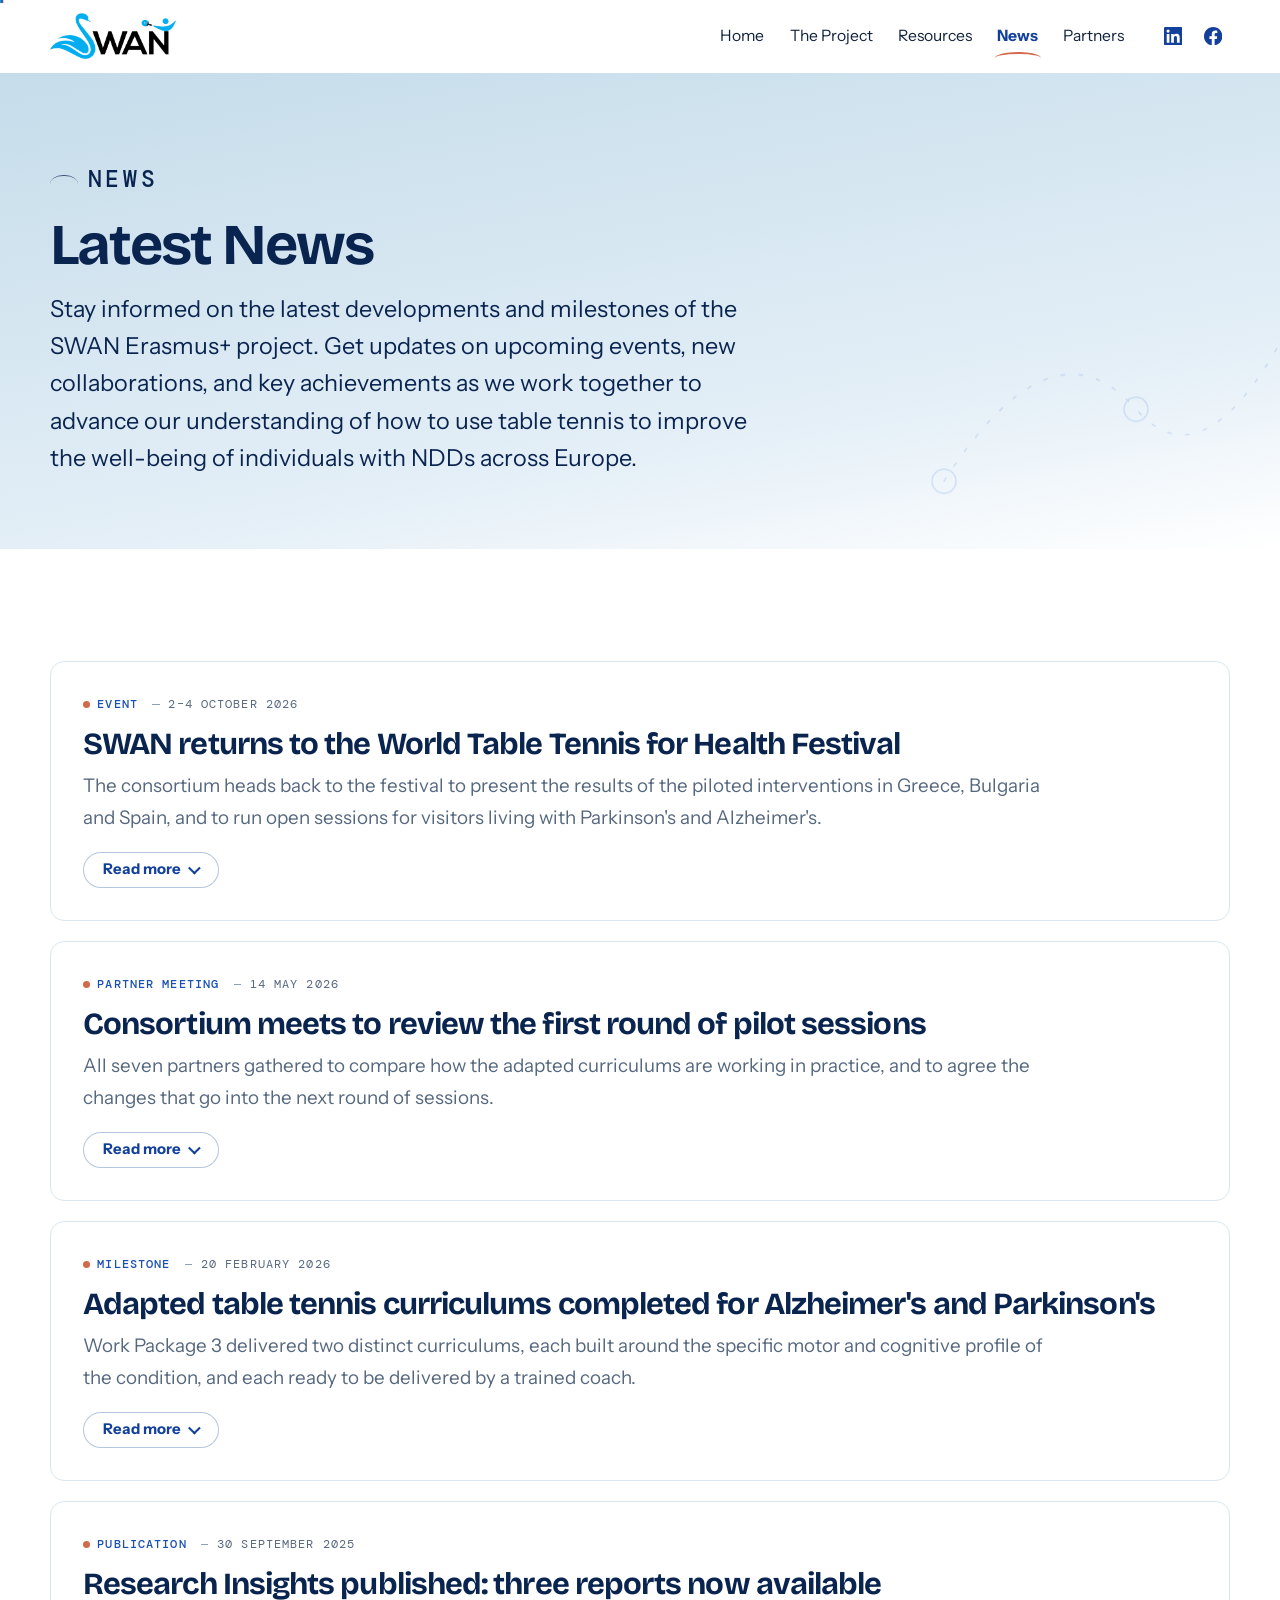
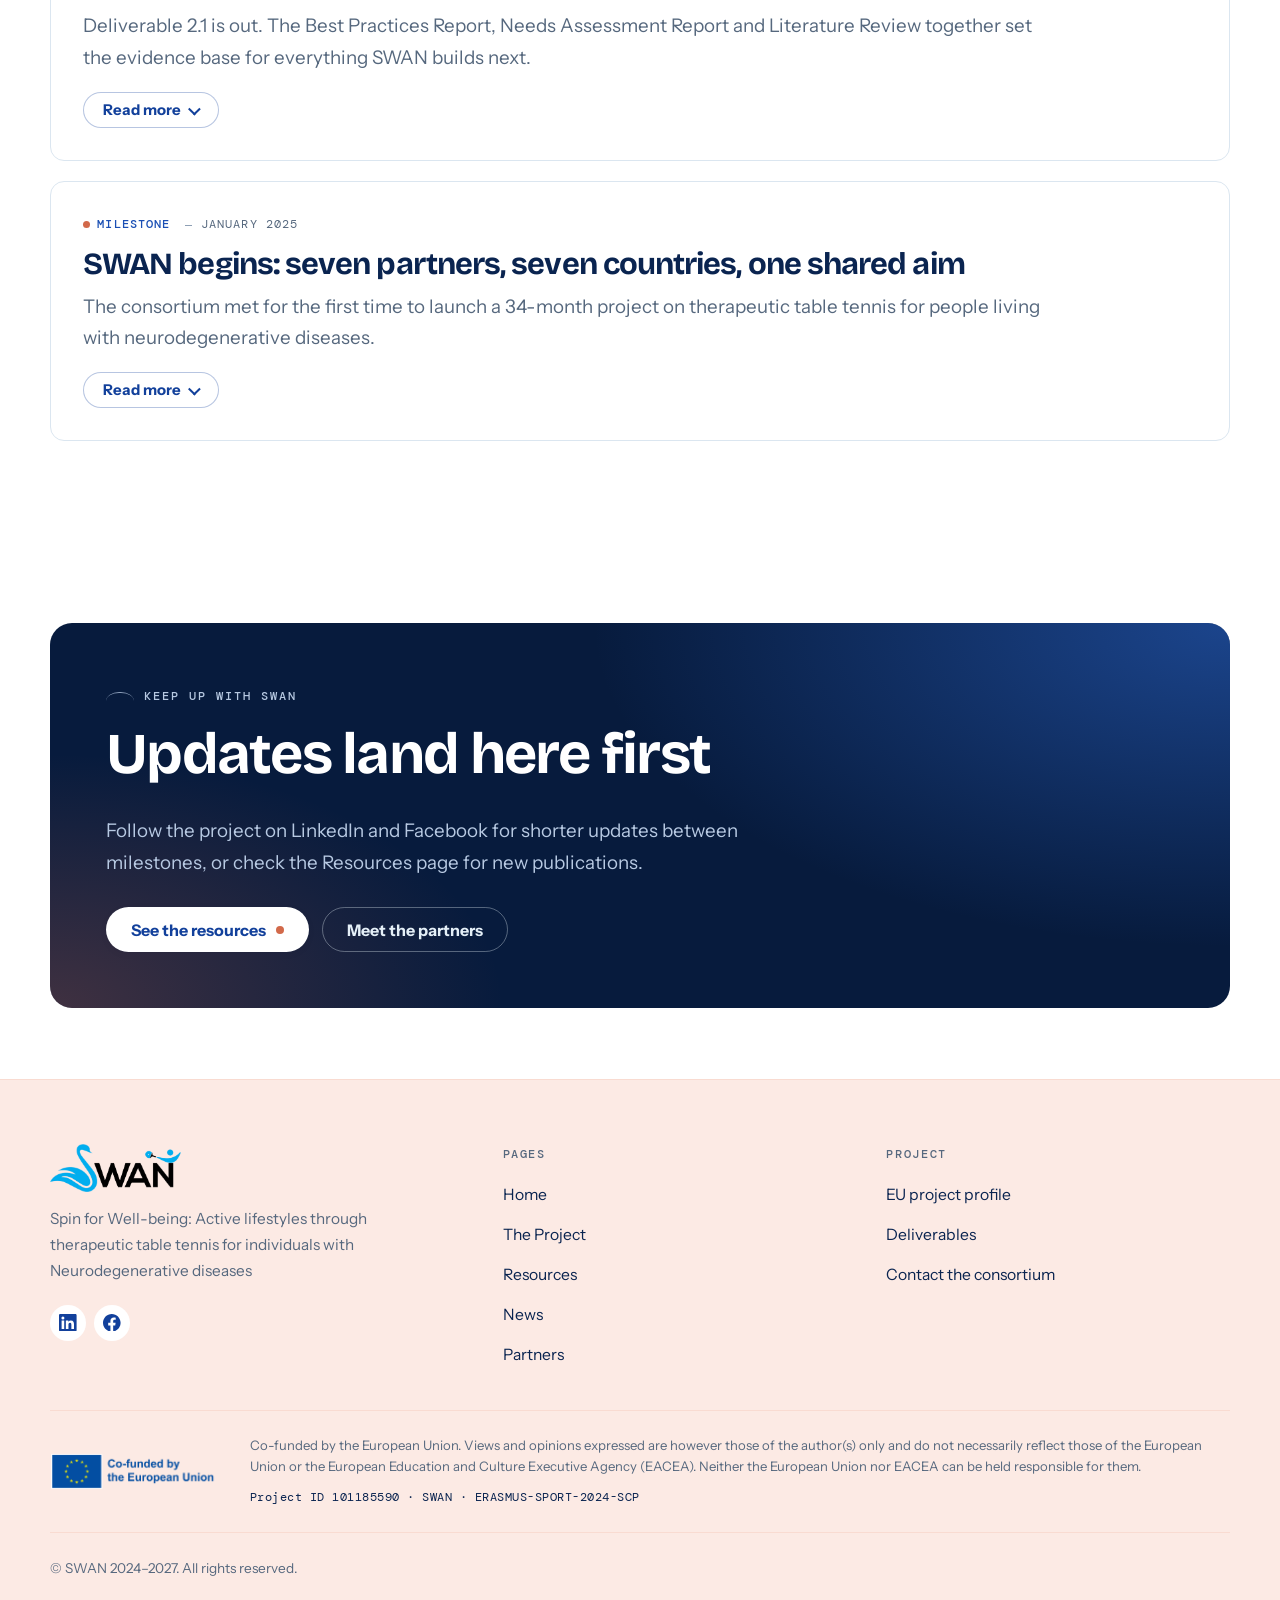
==== news.html @ 3f57c990 "Use PNG artwork for the SWAN and partner logos, and fix partner city pins - Point every logo referen" ====
<!DOCTYPE html>
<html lang="en">
<head>
<meta charset="utf-8">
<meta name="viewport" content="width=device-width, initial-scale=1">
<title>News — SWAN Erasmus+ Sport Project</title>
<meta name="description" content="The latest developments and milestones of the SWAN Erasmus+ project: upcoming events, new collaborations and key achievements in using table tennis to improve the well-being of individuals with NDDs across Europe.">
<link rel="icon" href="assets/img/swan-mark.svg" type="image/svg+xml">
<link rel="preload" href="assets/fonts/BricolageGrotesque-Bold.woff2" as="font" type="font/woff2" crossorigin>
<link rel="preload" href="assets/fonts/InstrumentSans-Regular.woff2" as="font" type="font/woff2" crossorigin>
<link rel="stylesheet" href="assets/css/style.css">
</head>
<body>

<div class="progress" aria-hidden="true"></div>
<a class="skip-link" href="#main">Skip to content</a>

<header class="site-header">
  <nav class="container nav" aria-label="Main">
    <a class="brand" href="index.html">
      <img class="brand__logo" src="assets/img/swan-logo.png" alt="SWAN" width="787" height="289">
      <span class="visually-hidden">SWAN — Erasmus+ Sport Project</span>
    </a>

    <button class="nav__toggle" type="button" aria-expanded="false" aria-controls="nav-panel" aria-label="Menu">
      <span></span>
    </button>

    <div class="nav__panel" id="nav-panel">
      <ul class="nav__menu">
        <li><a class="nav__link" href="index.html">Home</a></li>
        <li><a class="nav__link" href="project.html">The Project</a></li>
        <li><a class="nav__link" href="resources.html">Resources</a></li>
        <li><a class="nav__link" href="news.html" aria-current="page">News</a></li>
        <li><a class="nav__link" href="partners.html">Partners</a></li>
      </ul>
      <div class="nav__social">
        <a href="https://www.linkedin.com/company/swan-erasmus" target="_blank" rel="noopener" aria-label="SWAN on LinkedIn">
          <svg viewBox="0 0 24 24" aria-hidden="true"><path d="M20.45 20.45h-3.56v-5.57c0-1.33-.02-3.04-1.85-3.04-1.85 0-2.14 1.45-2.14 2.94v5.67H9.35V9h3.42v1.56h.05a3.75 3.75 0 0 1 3.37-1.85c3.6 0 4.27 2.37 4.27 5.46v6.28zM5.34 7.43a2.07 2.07 0 1 1 0-4.14 2.07 2.07 0 0 1 0 4.14zM7.12 20.45H3.55V9h3.57v11.45zM22.22 0H1.77C.79 0 0 .77 0 1.72v20.55C0 23.23.79 24 1.77 24h20.45c.98 0 1.78-.77 1.78-1.73V1.72C24 .77 23.2 0 22.22 0z"/></svg>
        </a>
        <a href="https://www.facebook.com/swanerasmus" target="_blank" rel="noopener" aria-label="SWAN on Facebook">
          <svg viewBox="0 0 24 24" aria-hidden="true"><path d="M24 12.07C24 5.4 18.63 0 12 0S0 5.4 0 12.07C0 18.1 4.39 23.1 10.13 24v-8.44H7.08v-3.49h3.05V9.41c0-3.02 1.79-4.69 4.53-4.69 1.31 0 2.68.24 2.68.24v2.97h-1.51c-1.49 0-1.96.93-1.96 1.89v2.25h3.33l-.53 3.49h-2.8V24C19.61 23.1 24 18.1 24 12.07z"/></svg>
        </a>
      </div>
    </div>

    <div class="nav__scrim" aria-hidden="true"></div>
  </nav>
</header>

<main id="main">

  <!-- ================= PAGE HERO ================= -->
  <section class="page-hero">
    <div class="page-hero__decor" aria-hidden="true">
      <svg viewBox="0 0 400 400">
        <path d="M40 320 Q 130 180 200 260 T 360 120" stroke-dasharray="3 12" stroke-linecap="round"/>
        <circle cx="40" cy="320" r="10"/>
        <circle cx="200" cy="260" r="10"/>
        <circle cx="360" cy="120" r="10"/>
      </svg>
    </div>
    <div class="container page-hero__inner reveal">
      <p class="eyebrow">News</p>
      <h1>Latest News</h1>
      <p>
        Stay informed on the latest developments and milestones of the SWAN Erasmus+
        project. Get updates on upcoming events, new collaborations, and key
        achievements as we work together to advance our understanding of how to use
        table tennis to improve the well-being of individuals with NDDs across Europe.
      </p>
    </div>
  </section>

  <!-- ================= NEWS LIST =================
       Each entry is a <details> element. To add a new one, copy a whole
       <details class="news-item"> block and change the type, date, title,
       preview and detail text. Newest entries go at the top.

       NOTE: the five entries below are SAMPLE content written from the
       project's own published material. Replace the dates, titles and text
       with your real updates before publishing.
  ============================================================== -->
  <section class="section">
    <div class="container">
      <div class="news-list reveal-group">

        <details class="news-item">
          <summary class="news-item__summary">
            <p class="news-item__meta">
              <span class="news-item__type">Event</span>
              <span class="news-item__date">2&ndash;4 October 2026</span>
            </p>
            <h2 class="news-item__title">SWAN returns to the World Table Tennis for Health Festival</h2>
            <p class="news-item__preview">
              The consortium heads back to the festival to present the results of the
              piloted interventions in Greece, Bulgaria and Spain, and to run open
              sessions for visitors living with Parkinson's and Alzheimer's.
            </p>
            <span class="news-item__more">
              <span class="news-item__more-label--more">Read more</span>
              <span class="news-item__more-label--less">Show less</span>
            </span>
          </summary>
          <div class="news-item__detail">
            <div class="news-item__detail-inner">
              <p>
                After a first appearance in 2025, SWAN returns to the World Table Tennis
                for Health Festival with a full programme. This time the consortium
                brings evidence: the adapted curriculums have been delivered to
                participants in three countries, and the evaluation data on physical,
                cognitive and social outcomes is ready to share.
              </p>
              <p>Across the three days the project will:</p>
              <ul>
                <li>present the evaluation findings from the pilot interventions;</li>
                <li>run open, adapted table tennis sessions for festival visitors;</li>
                <li>introduce the trainer course to coaches and care staff;</li>
                <li>meet organisations interested in running the programme themselves.</li>
              </ul>
              <p>
                If you work with people living with a neurodegenerative disease and plan
                to attend, come and find the SWAN team — we would like to hear what
                would make the programme work in your setting.
              </p>
            </div>
          </div>
        </details>

        <details class="news-item">
          <summary class="news-item__summary">
            <p class="news-item__meta">
              <span class="news-item__type">Partner meeting</span>
              <span class="news-item__date">14 May 2026</span>
            </p>
            <h2 class="news-item__title">Consortium meets to review the first round of pilot sessions</h2>
            <p class="news-item__preview">
              All seven partners gathered to compare how the adapted curriculums are
              working in practice, and to agree the changes that go into the next
              round of sessions.
            </p>
            <span class="news-item__more">
              <span class="news-item__more-label--more">Read more</span>
              <span class="news-item__more-label--less">Show less</span>
            </span>
          </summary>
          <div class="news-item__detail">
            <div class="news-item__detail-inner">
              <p>
                The transnational meeting brought the consortium together to look at the
                same question from seven angles: what actually happens when an adapted
                table tennis session meets a real group of participants.
              </p>
              <p>
                Coaches reported back on session length, group size, the pace of
                progression and the balance between drills and free play. Care partners
                raised the practical questions that decide whether a programme survives
                contact with a care setting — transport, staffing, room booking and how
                to keep a participant engaged on a difficult day.
              </p>
              <p>
                <strong>The outcome:</strong> a revised session structure with shorter
                blocks, clearer progression steps, and a simplified set of measures for
                trainers to record. The updated materials feed into Work Package 4.
              </p>
            </div>
          </div>
        </details>

        <details class="news-item">
          <summary class="news-item__summary">
            <p class="news-item__meta">
              <span class="news-item__type">Milestone</span>
              <span class="news-item__date">20 February 2026</span>
            </p>
            <h2 class="news-item__title">Adapted table tennis curriculums completed for Alzheimer's and Parkinson's</h2>
            <p class="news-item__preview">
              Work Package 3 delivered two distinct curriculums, each built around the
              specific motor and cognitive profile of the condition, and each ready to
              be delivered by a trained coach.
            </p>
            <span class="news-item__more">
              <span class="news-item__more-label--more">Read more</span>
              <span class="news-item__more-label--less">Show less</span>
            </span>
          </summary>
          <div class="news-item__detail">
            <div class="news-item__detail-inner">
              <p>
                The two curriculums start from the same sport and diverge where the
                conditions do. The Parkinson's curriculum leans on rhythm, initiation of
                movement, amplitude and balance. The Alzheimer's curriculum leans on
                orientation, sequencing, recall and the social structure of the session
                itself.
              </p>
              <p>
                Both were built by the project's sport scientists and clinical advisors
                together, and both are written for a coach rather than a clinician:
                every session has a stated aim, a warm-up, a set of progressions and a
                fallback for a participant having a harder day.
              </p>
              <p>
                The curriculums now move into piloting in <strong>Greece, Bulgaria and
                Spain</strong>, where they will be evaluated for their impact on
                physical, cognitive and social well-being.
              </p>
            </div>
          </div>
        </details>

        <details class="news-item">
          <summary class="news-item__summary">
            <p class="news-item__meta">
              <span class="news-item__type">Publication</span>
              <span class="news-item__date">30 September 2025</span>
            </p>
            <h2 class="news-item__title">Research Insights published: three reports now available</h2>
            <p class="news-item__preview">
              Deliverable 2.1 is out. The Best Practices Report, Needs Assessment
              Report and Literature Review together set the evidence base for
              everything SWAN builds next.
            </p>
            <span class="news-item__more">
              <span class="news-item__more-label--more">Read more</span>
              <span class="news-item__more-label--less">Show less</span>
            </span>
          </summary>
          <div class="news-item__detail">
            <div class="news-item__detail-inner">
              <p>
                Led by the University of Ljubljana — Faculty of Sport, Deliverable 2.1
                collects what is already known about table tennis as a health
                intervention, what practitioners across Europe are already doing, and
                what the people who would run these programmes say they are missing.
              </p>
              <ul>
                <li><strong>Best Practices Report (D2.1.1)</strong> — ITTF Foundation</li>
                <li><strong>Needs Assessment Report (D2.1.2)</strong> — KTG R&amp;I</li>
                <li><strong>Literature Review (D2.1.3)</strong> — University of Ljubljana</li>
              </ul>
              <p>
                All three reports are on the <a href="resources.html">Resources</a> page.
              </p>
            </div>
          </div>
        </details>

        <details class="news-item">
          <summary class="news-item__summary">
            <p class="news-item__meta">
              <span class="news-item__type">Milestone</span>
              <span class="news-item__date">January 2025</span>
            </p>
            <h2 class="news-item__title">SWAN begins: seven partners, seven countries, one shared aim</h2>
            <p class="news-item__preview">
              The consortium met for the first time to launch a 34-month project on
              therapeutic table tennis for people living with neurodegenerative
              diseases.
            </p>
            <span class="news-item__more">
              <span class="news-item__more-label--more">Read more</span>
              <span class="news-item__more-label--less">Show less</span>
            </span>
          </summary>
          <div class="news-item__detail">
            <div class="news-item__detail-inner">
              <p>
                SWAN — <em>Spin for Well-being: Active lifestyles through therapeutic
                table tennis for individuals with Neurodegenerative diseases</em> —
                brings together researchers, sport federations, care organisations and
                technology partners from across the European Union.
              </p>
              <p>
                The kick-off set the shape of the work: research first, then a
                curriculum, then trainers, then evidence. The aim behind all four is a
                network of people and organisations able to keep running these
                programmes long after the project itself ends.
              </p>
              <p>
                Read more about the plan on <a href="project.html">The Project</a> page.
              </p>
            </div>
          </div>
        </details>

      </div>
    </div>
  </section>

  <!-- ================= CTA ================= -->
  <section class="section section--tight">
    <div class="container">
      <div class="cta-band reveal">
        <p class="eyebrow">Keep up with SWAN</p>
        <h2>Updates land here first</h2>
        <p>
          Follow the project on LinkedIn and Facebook for shorter updates between
          milestones, or check the Resources page for new publications.
        </p>
        <div class="hero__actions" style="margin-top:1.75rem">
          <a class="btn btn--light" href="resources.html"><span>See the resources</span><span class="btn__ball" aria-hidden="true"></span></a>
          <a class="btn btn--ghost" href="partners.html" style="--btn-fg:#e4eff7;border-color:rgba(228,239,247,.35)">Meet the partners</a>
        </div>
      </div>
    </div>
  </section>

</main>

<footer class="site-footer">
  <div class="container">
    <div class="footer__top">
      <div class="footer__brand">
        <a class="brand" href="index.html">
          <img class="brand__logo" src="assets/img/swan-logo.png" alt="SWAN" width="787" height="289">
          <span class="visually-hidden">SWAN — Erasmus+ Sport Project</span>
        </a>
        <p class="footer__tagline">
          Spin for Well-being: Active lifestyles through therapeutic table tennis
          for individuals with Neurodegenerative diseases
        </p>
        <div class="footer__social">
          <a href="https://www.linkedin.com/company/swan-erasmus" target="_blank" rel="noopener" aria-label="SWAN on LinkedIn">
            <svg viewBox="0 0 24 24" aria-hidden="true"><path d="M20.45 20.45h-3.56v-5.57c0-1.33-.02-3.04-1.85-3.04-1.85 0-2.14 1.45-2.14 2.94v5.67H9.35V9h3.42v1.56h.05a3.75 3.75 0 0 1 3.37-1.85c3.6 0 4.27 2.37 4.27 5.46v6.28zM5.34 7.43a2.07 2.07 0 1 1 0-4.14 2.07 2.07 0 0 1 0 4.14zM7.12 20.45H3.55V9h3.57v11.45zM22.22 0H1.77C.79 0 0 .77 0 1.72v20.55C0 23.23.79 24 1.77 24h20.45c.98 0 1.78-.77 1.78-1.73V1.72C24 .77 23.2 0 22.22 0z"/></svg>
          </a>
          <a href="https://www.facebook.com/swanerasmus" target="_blank" rel="noopener" aria-label="SWAN on Facebook">
            <svg viewBox="0 0 24 24" aria-hidden="true"><path d="M24 12.07C24 5.4 18.63 0 12 0S0 5.4 0 12.07C0 18.1 4.39 23.1 10.13 24v-8.44H7.08v-3.49h3.05V9.41c0-3.02 1.79-4.69 4.53-4.69 1.31 0 2.68.24 2.68.24v2.97h-1.51c-1.49 0-1.96.93-1.96 1.89v2.25h3.33l-.53 3.49h-2.8V24C19.61 23.1 24 18.1 24 12.07z"/></svg>
          </a>
        </div>
      </div>

      <div>
        <p class="footer__heading">Pages</p>
        <ul class="footer__list">
          <li><a href="index.html">Home</a></li>
          <li><a href="project.html">The Project</a></li>
          <li><a href="resources.html">Resources</a></li>
          <li><a href="news.html">News</a></li>
          <li><a href="partners.html">Partners</a></li>
        </ul>
      </div>

      <div>
        <p class="footer__heading">Project</p>
        <ul class="footer__list">
          <li><a href="https://ec.europa.eu/info/funding-tenders/opportunities/portal/screen/opportunities/projects-details/43353764/101185590/ERASMUS2027?keywords=SWAN&amp;isExactMatch=false&amp;order=DESC&amp;pageNumber=1&amp;pageSize=50&amp;sortBy=title" target="_blank" rel="noopener">EU project profile</a></li>
          <li><a href="resources.html">Deliverables</a></li>
          <li><a href="#">Contact the consortium</a></li>
        </ul>
      </div>
    </div>

    <div class="footer__funding">
      <img class="footer__eu" src="assets/img/eu-funded.png" alt="Co-funded by the European Union" width="712" height="149">
      <div>
        <p class="footer__disclaimer">
          Co-funded by the European Union. Views and opinions expressed are however
          those of the author(s) only and do not necessarily reflect those of the
          European Union or the European Education and Culture Executive Agency
          (EACEA). Neither the European Union nor EACEA can be held responsible for them.
        </p>
        <p class="footer__id">Project ID 101185590 &middot; SWAN &middot; ERASMUS-SPORT-2024-SCP</p>
      </div>
    </div>

    <div class="footer__bottom">
      <p style="margin:0">&copy; SWAN 2024&ndash;2027. All rights reserved.</p>
    </div>
  </div>
</footer>

<script src="assets/js/vendor/gsap.min.js" defer></script>
<script src="assets/js/vendor/ScrollTrigger.min.js" defer></script>
<script src="assets/js/main.js" defer></script>
<script src="assets/js/motion.js" defer></script>
</body>
</html>
---- assets/css/style.css ----
/* ==========================================================================
   SWAN — Erasmus+ Sport Project
   Design system + site styles
   --------------------------------------------------------------------------
   Motif: "the rally arc" — the curve shared by a table-tennis rally,
   a neural connection forming, and a swan's neck.
   ========================================================================== */

/* --------------------------------------------------------------------------
   0. Fonts — self-hosted (SIL Open Font License, see assets/fonts/*-OFL.txt)
   Self-hosted rather than loaded from Google Fonts so that no visitor IP
   address is sent to a third party without consent (GDPR).
   -------------------------------------------------------------------------- */
@font-face {
  font-family: "Bricolage Grotesque";
  src: url("../fonts/BricolageGrotesque-Regular.woff2") format("woff2");
  font-weight: 400;
  font-style: normal;
  font-display: swap;
}
@font-face {
  font-family: "Bricolage Grotesque";
  src: url("../fonts/BricolageGrotesque-Bold.woff2") format("woff2");
  font-weight: 700 800;
  font-style: normal;
  font-display: swap;
}
@font-face {
  font-family: "Instrument Sans";
  src: url("../fonts/InstrumentSans-Regular.woff2") format("woff2");
  font-weight: 400 500;
  font-style: normal;
  font-display: swap;
}
@font-face {
  font-family: "Instrument Sans";
  src: url("../fonts/InstrumentSans-Bold.woff2") format("woff2");
  font-weight: 600 700;
  font-style: normal;
  font-display: swap;
}
@font-face {
  font-family: "Instrument Sans";
  src: url("../fonts/InstrumentSans-Italic.woff2") format("woff2");
  font-weight: 400;
  font-style: italic;
  font-display: swap;
}
@font-face {
  font-family: "DM Mono";
  src: url("../fonts/DMMono-Regular.woff2") format("woff2");
  font-weight: 400;
  font-style: normal;
  font-display: swap;
}
@font-face {
  font-family: "DM Mono";
  src: url("../fonts/DMMono-Medium.woff2") format("woff2");
  font-weight: 500;
  font-style: normal;
  font-display: swap;
}

/* --------------------------------------------------------------------------
   1. Tokens
   -------------------------------------------------------------------------- */
:root {
  /* Brand blues — carried over from the existing SWAN palette */
  --navy-950: #071b3d;
  --navy-900: #0a2450;
  --blue-800: #0c2f7a;
  --blue-700: #12409b; /* primary */
  --blue-600: #1a4fb4;
  --blue-500: #2c67ce;
  --blue-300: #7ba3e6;

  /* Sky tints — the light band from the current site */
  --sky-300: #a9cce3;
  --sky-200: #c5dcea;
  --sky-100: #e4eff7;
  --sky-50: #f2f8fc;

  /* Warm neutrals — the footer peach */
  --peach-100: #fceae4;
  --peach-200: #f9dbd1;

  /* Brand cyan, from the SWAN logo */
  --cyan-500: #22ace3;
  --cyan-600: #1791c3;

  /* The one accent: the ball */
  --coral-500: #d2694a;
  --coral-600: #b8543a;

  --white: #ffffff;
  --grey-100: #eef2f6;
  --grey-400: #8ea0b5;
  --grey-600: #56687e;

  /* Semantic */
  --bg: var(--white);
  --text: #12233d;
  --text-soft: var(--grey-600);
  --text-invert: #eaf2fb;
  --rule: #dbe6f0;

  /* Type */
  --font-display: "Bricolage Grotesque", "Trebuchet MS", system-ui, sans-serif;
  --font-body: "Instrument Sans", system-ui, -apple-system, "Segoe UI", sans-serif;
  --font-mono: "DM Mono", ui-monospace, "SFMono-Regular", Menlo, monospace;

  /* Fluid type scale */
  --step--1: clamp(0.83rem, 0.79rem + 0.18vw, 0.94rem);
  --step-0: clamp(1.0625rem, 1.03rem + 0.18vw, 1.1875rem);
  --step-1: clamp(1.25rem, 1.18rem + 0.35vw, 1.5rem);
  --step-2: clamp(1.5rem, 1.36rem + 0.7vw, 2rem);
  --step-3: clamp(1.85rem, 1.6rem + 1.25vw, 2.75rem);
  --step-4: clamp(2.25rem, 1.8rem + 2.25vw, 4rem);
  --step-5: clamp(2.75rem, 2rem + 3.5vw, 5.25rem);

  /* Space */
  --space-xs: 0.5rem;
  --space-sm: 0.875rem;
  --space-md: 1.5rem;
  --space-lg: 2.5rem;
  --space-xl: 4rem;
  --space-2xl: clamp(4rem, 3rem + 5vw, 7.5rem);

  /* Shape */
  --radius-sm: 8px;
  --radius: 14px;
  --radius-lg: 22px;

  --shadow-sm: 0 1px 2px rgba(7, 27, 61, 0.06), 0 2px 8px rgba(7, 27, 61, 0.04);
  --shadow-md: 0 4px 12px rgba(7, 27, 61, 0.07), 0 16px 40px rgba(7, 27, 61, 0.08);
  --shadow-lg: 0 8px 24px rgba(7, 27, 61, 0.1), 0 32px 64px rgba(7, 27, 61, 0.12);

  --container: 1180px;
  --ease: cubic-bezier(0.22, 0.61, 0.36, 1);
}

/* --------------------------------------------------------------------------
   2. Reset + base
   -------------------------------------------------------------------------- */
*,
*::before,
*::after {
  box-sizing: border-box;
}

html {
  -webkit-text-size-adjust: 100%;
  scroll-behavior: smooth;
  scroll-padding-top: 6rem;
}

body {
  margin: 0;
  background: var(--bg);
  color: var(--text);
  font-family: var(--font-body);
  font-size: var(--step-0);
  line-height: 1.7;
  -webkit-font-smoothing: antialiased;
  text-rendering: optimizeLegibility;
  overflow-x: hidden;
}

img,
svg,
video {
  max-width: 100%;
  height: auto;
  display: block;
}

a {
  color: var(--blue-700);
  text-decoration-color: rgba(18, 64, 155, 0.32);
  text-underline-offset: 3px;
}

a:hover {
  text-decoration-color: currentColor;
}

h1,
h2,
h3,
h4 {
  font-family: var(--font-display);
  font-weight: 700;
  line-height: 1.1;
  letter-spacing: -0.02em;
  color: var(--navy-900);
  margin: 0 0 0.5em;
  text-wrap: balance;
}

h1 {
  font-size: var(--step-5);
  letter-spacing: -0.035em;
}
h2 {
  font-size: var(--step-4);
  letter-spacing: -0.03em;
}
h3 {
  font-size: var(--step-2);
}
h4 {
  font-size: var(--step-1);
}

p {
  margin: 0 0 1.1em;
  text-wrap: pretty;
}

p:last-child {
  margin-bottom: 0;
}

::selection {
  background: var(--blue-700);
  color: var(--white);
}

:focus-visible {
  outline: 3px solid var(--coral-500);
  outline-offset: 3px;
  border-radius: 4px;
}

.skip-link {
  position: absolute;
  top: -100px;
  left: var(--space-md);
  z-index: 200;
  background: var(--navy-950);
  color: var(--white);
  padding: 0.75rem 1.25rem;
  border-radius: 0 0 var(--radius-sm) var(--radius-sm);
  font-weight: 600;
  text-decoration: none;
  transition: top 0.2s var(--ease);
}

.skip-link:focus {
  top: 0;
}

.visually-hidden {
  position: absolute !important;
  width: 1px;
  height: 1px;
  padding: 0;
  margin: -1px;
  overflow: hidden;
  clip: rect(0 0 0 0);
  white-space: nowrap;
  border: 0;
}

/* --------------------------------------------------------------------------
   3. Layout primitives
   -------------------------------------------------------------------------- */
.container {
  width: min(100% - 2.5rem, var(--container));
  margin-inline: auto;
}

/* Narrow reading measure that still starts on the container's left edge,
   so headings, body copy and section heads all share one alignment. */
.container--narrow {
  width: min(100% - 2.5rem, var(--container));
  margin-inline: auto;
}

.container--narrow > * {
  max-width: 46rem;
}

.section {
  padding-block: var(--space-2xl);
  position: relative;
}

.section--tight {
  padding-block: clamp(2.5rem, 2rem + 3vw, 4.5rem);
}

.section--sky {
  background: var(--sky-100);
}

.section--sky-deep {
  background: linear-gradient(180deg, var(--sky-200) 0%, var(--sky-100) 100%);
}

.section--peach {
  background: var(--peach-100);
}

.section--navy {
  background: var(--navy-950);
  color: var(--text-invert);
}

.section--navy h2,
.section--navy h3,
.section--navy h4 {
  color: var(--white);
}

/* Section heading block */
.section-head {
  max-width: 46rem;
  margin-bottom: var(--space-xl);
}

.section-head--center {
  margin-inline: auto;
  text-align: center;
}

.section-head p {
  color: var(--text-soft);
  font-size: var(--step-1);
  line-height: 1.6;
}

.section--navy .section-head p {
  color: #b7c9e2;
}

/* The eyebrow: mono, tracked, with a leading arc tick */
.eyebrow {
  display: inline-flex;
  align-items: center;
  gap: 0.6rem;
  font-family: var(--font-mono);
  font-size: 0.78rem;
  letter-spacing: 0.16em;
  text-transform: uppercase;
  color: var(--blue-600);
  margin: 0 0 1rem;
  font-weight: 500;
}

.eyebrow::before {
  content: "";
  width: 1.75rem;
  height: 0.6rem;
  flex: none;
  border-top: 1.5px solid currentColor;
  border-radius: 50% 50% 0 0 / 100% 100% 0 0;
  opacity: 0.75;
}

.section--navy .eyebrow,
.section--navy-soft .eyebrow {
  color: var(--sky-300);
}

/* --------------------------------------------------------------------------
   4. The rally arc — signature motif
   -------------------------------------------------------------------------- */
.arc-divider {
  display: block;
  width: 100%;
  height: 48px;
  color: var(--sky-300);
  overflow: visible;
}

.arc-divider path {
  fill: none;
  stroke: currentColor;
  stroke-width: 1.5;
  stroke-dasharray: 2 9;
  stroke-linecap: round;
  opacity: 0.9;
}

.arc-divider circle {
  fill: var(--coral-500);
}

/* --------------------------------------------------------------------------
   5. Buttons
   -------------------------------------------------------------------------- */
.btn {
  --btn-bg: var(--blue-700);
  --btn-fg: var(--white);
  display: inline-flex;
  align-items: center;
  gap: 0.6rem;
  padding: 0.85rem 1.5rem;
  background: var(--btn-bg);
  color: var(--btn-fg);
  border: 1.5px solid transparent;
  border-radius: 999px;
  font-family: var(--font-body);
  font-size: 1rem;
  font-weight: 600;
  line-height: 1;
  text-decoration: none;
  cursor: pointer;
  transition: transform 0.25s var(--ease), box-shadow 0.25s var(--ease),
    background-color 0.25s var(--ease);
  box-shadow: 0 2px 6px rgba(12, 47, 122, 0.22);
}

.btn:hover {
  background: var(--blue-600);
  transform: translateY(-2px);
  box-shadow: 0 8px 20px rgba(12, 47, 122, 0.28);
}

.btn:active {
  transform: translateY(0);
}

.btn__ball {
  width: 0.5rem;
  height: 0.5rem;
  border-radius: 50%;
  background: var(--coral-500);
  flex: none;
  transition: transform 0.35s var(--ease);
}

.btn:hover .btn__ball {
  transform: translateX(3px) scale(1.15);
}

.btn--ghost {
  --btn-bg: transparent;
  --btn-fg: var(--blue-700);
  border-color: rgba(18, 64, 155, 0.28);
  box-shadow: none;
}

.btn--ghost:hover {
  background: rgba(18, 64, 155, 0.06);
  border-color: var(--blue-700);
  box-shadow: none;
}

.btn--light {
  --btn-bg: var(--white);
  --btn-fg: var(--blue-700);
  box-shadow: var(--shadow-sm);
}

.btn--light:hover {
  background: var(--white);
}

.btn--sm {
  padding: 0.6rem 1.1rem;
  font-size: 0.9rem;
}

/* Text link with a travelling ball */
.link-arrow {
  display: inline-flex;
  align-items: center;
  gap: 0.5rem;
  font-weight: 600;
  text-decoration: none;
  color: var(--blue-700);
}

.link-arrow::after {
  content: "";
  width: 1.4rem;
  height: 1.5px;
  background: currentColor;
  transition: width 0.25s var(--ease);
}

.link-arrow:hover::after {
  width: 2.2rem;
}

/* --------------------------------------------------------------------------
   6. Header
   -------------------------------------------------------------------------- */
.site-header {
  position: sticky;
  top: 0;
  z-index: 100;
  background: rgba(255, 255, 255, 0.82);
  backdrop-filter: saturate(150%) blur(14px);
  -webkit-backdrop-filter: saturate(150%) blur(14px);
  border-bottom: 1px solid transparent;
  transition: border-color 0.3s var(--ease), box-shadow 0.3s var(--ease);
}

.site-header.is-stuck {
  border-bottom-color: var(--rule);
  box-shadow: 0 4px 20px rgba(7, 27, 61, 0.06);
}

.nav {
  display: flex;
  align-items: center;
  justify-content: space-between;
  gap: var(--space-md);
  min-height: 4.5rem;
}

.brand {
  display: inline-flex;
  align-items: center;
  gap: 0.7rem;
  text-decoration: none;
  color: var(--navy-900);
  flex: none;
}

.brand__mark {
  width: 2.5rem;
  height: 2.5rem;
  flex: none;
}

.brand__logo {
  height: 2.9rem;
  width: auto;
  flex: none;
}

@media (max-width: 520px) {
  .brand__logo {
    height: 2.4rem;
  }
}

.site-footer .brand__logo {
  height: 3rem;
}

.brand__text {
  display: flex;
  flex-direction: column;
  line-height: 1.05;
}

.brand__name {
  font-family: var(--font-display);
  font-weight: 800;
  font-size: 1.35rem;
  letter-spacing: -0.03em;
  color: var(--blue-700);
}

.brand__tag {
  font-family: var(--font-mono);
  font-size: 0.62rem;
  letter-spacing: 0.12em;
  text-transform: uppercase;
  color: var(--grey-400);
}

.nav__menu {
  display: flex;
  align-items: center;
  gap: clamp(0.5rem, 1.6vw, 1.75rem);
  list-style: none;
  margin: 0;
  padding: 0;
}

.nav__link {
  position: relative;
  display: block;
  padding: 0.4rem 0.15rem;
  font-size: 0.98rem;
  font-weight: 500;
  color: var(--text);
  text-decoration: none;
  white-space: nowrap;
  transition: color 0.2s var(--ease);
}

.nav__link:hover {
  color: var(--blue-700);
}

/* Underline is an arc segment, not a bar */
.nav__link::after {
  content: "";
  position: absolute;
  left: 0;
  right: 0;
  bottom: -2px;
  height: 6px;
  border-top: 2px solid var(--blue-700);
  border-radius: 50% 50% 0 0 / 100% 100% 0 0;
  opacity: 0;
  transform: scaleX(0.4);
  transition: opacity 0.25s var(--ease), transform 0.25s var(--ease);
}

.nav__link:hover::after {
  opacity: 0.45;
  transform: scaleX(0.85);
}

.nav__link[aria-current="page"] {
  color: var(--blue-700);
  font-weight: 600;
}

.nav__link[aria-current="page"]::after {
  opacity: 1;
  transform: scaleX(1);
  border-top-color: var(--coral-500);
}

.nav__social {
  display: flex;
  align-items: center;
  gap: 0.4rem;
  margin-left: 0.25rem;
}

.nav__social a {
  display: grid;
  place-items: center;
  width: 2.1rem;
  height: 2.1rem;
  border-radius: 50%;
  color: var(--blue-700);
  transition: background-color 0.2s var(--ease), transform 0.2s var(--ease);
}

.nav__social a:hover {
  background: var(--sky-100);
  transform: translateY(-1px);
}

.nav__social svg {
  width: 1.15rem;
  height: 1.15rem;
  fill: currentColor;
}

/* Only ever shown behind the mobile menu; must not become a flex item. */
.nav__scrim {
  display: none;
}

.nav__toggle {
  display: none;
  width: 2.75rem;
  height: 2.75rem;
  padding: 0;
  border: 1px solid var(--rule);
  border-radius: var(--radius-sm);
  background: var(--white);
  color: var(--navy-900);
  cursor: pointer;
}

.nav__toggle span,
.nav__toggle span::before,
.nav__toggle span::after {
  display: block;
  width: 1.15rem;
  height: 2px;
  background: currentColor;
  border-radius: 2px;
  transition: transform 0.3s var(--ease), opacity 0.2s var(--ease);
}

.nav__toggle span {
  margin: 0 auto;
  position: relative;
}

.nav__toggle span::before,
.nav__toggle span::after {
  content: "";
  position: absolute;
  left: 0;
}

.nav__toggle span::before {
  top: -6px;
}
.nav__toggle span::after {
  top: 6px;
}

.nav__toggle[aria-expanded="true"] span {
  background: transparent;
}

.nav__toggle[aria-expanded="true"] span::before {
  transform: translateY(6px) rotate(45deg);
}

.nav__toggle[aria-expanded="true"] span::after {
  transform: translateY(-6px) rotate(-45deg);
}

@media (max-width: 900px) {
  .nav__toggle {
    display: grid;
    place-items: center;
  }

  /* Absolute, not fixed: the header's backdrop-filter makes it the
     containing block for fixed descendants, which would trap the panel. */
  .nav__panel {
    position: absolute;
    top: 100%;
    left: 0;
    right: 0;
    max-height: min(70vh, 34rem);
    background: var(--white);
    border-top: 1px solid var(--rule);
    box-shadow: 0 16px 32px rgba(7, 27, 61, 0.12);
    padding: var(--space-sm) 1.25rem var(--space-lg);
    overflow-y: auto;
    overscroll-behavior: contain;
    display: flex;
    flex-direction: column;
    gap: var(--space-md);
    transform: translateY(-8px);
    opacity: 0;
    visibility: hidden;
    transition: opacity 0.25s var(--ease), transform 0.25s var(--ease),
      visibility 0.25s;
  }

  .nav__panel.is-open {
    opacity: 1;
    visibility: visible;
    transform: translateY(0);
  }

  .nav__scrim {
    display: block;
    position: absolute;
    top: 100%;
    left: 0;
    right: 0;
    height: 100vh;
    background: rgba(7, 27, 61, 0.45);
    opacity: 0;
    visibility: hidden;
    transition: opacity 0.25s var(--ease), visibility 0.25s;
    pointer-events: none;
  }

  .nav:has(.nav__panel.is-open) .nav__scrim {
    opacity: 1;
    visibility: visible;
    pointer-events: auto;
  }

  .nav__menu {
    flex-direction: column;
    align-items: stretch;
    gap: 0;
  }

  .nav__menu li + li {
    border-top: 1px solid var(--rule);
  }

  .nav__link {
    padding: 1rem 0.25rem;
    font-size: 1.15rem;
  }

  .nav__link::after {
    display: none;
  }

  .nav__link[aria-current="page"] {
    color: var(--coral-600);
  }

  .nav__social {
    margin-left: 0.25rem;
  }
}

@media (min-width: 901px) {
  .nav__panel {
    display: flex;
    align-items: center;
    gap: clamp(0.75rem, 2vw, 2rem);
  }
}

/* --------------------------------------------------------------------------
   7. Hero
   -------------------------------------------------------------------------- */
.hero {
  position: relative;
  background: linear-gradient(168deg, var(--sky-200) 0%, var(--sky-100) 55%, var(--white) 100%);
  overflow: hidden;
  padding-block: clamp(3.5rem, 2rem + 7vw, 7rem) clamp(3.5rem, 2rem + 6vw, 6rem);
}

.hero__grid {
  display: grid;
  grid-template-columns: minmax(0, 1.2fr) minmax(0, 0.8fr);
  gap: clamp(2rem, 3vw, 3.5rem);
  align-items: center;
}

@media (max-width: 900px) {
  .hero__grid {
    grid-template-columns: 1fr;
    gap: var(--space-xl);
  }
}

.hero__title {
  font-size: clamp(2.5rem, 1.85rem + 2.7vw, 4.25rem);
  margin-bottom: 1rem;
  max-width: 15ch;
}

.hero__title em {
  font-style: normal;
  color: var(--blue-700);
  position: relative;
  white-space: nowrap;
}

.hero__lede {
  font-size: var(--step-1);
  line-height: 1.55;
  color: var(--navy-900);
  max-width: 38rem;
  margin-bottom: 1.25rem;
}

.hero__body {
  color: var(--text-soft);
  max-width: 38rem;
  margin-bottom: var(--space-lg);
}

.hero__actions {
  display: flex;
  flex-wrap: wrap;
  gap: 0.85rem;
  align-items: center;
}

/* The rally: animated arc + ball */
.rally {
  position: relative;
  width: 116%;
  max-width: 38rem;
  aspect-ratio: 1 / 1;
  margin-inline: auto;
}

@media (max-width: 900px) {
  .rally {
    width: 100%;
    max-width: 26rem;
  }
}

.rally__svg {
  width: 100%;
  height: 100%;
  overflow: visible;
}

.rally__ring {
  fill: none;
  stroke: var(--sky-300);
  stroke-width: 1;
  opacity: 0.55;
}

.rally__court {
  fill: var(--white);
  opacity: 0.6;
}

.rally__arc {
  fill: none;
  stroke: var(--blue-600);
  stroke-width: 3;
  stroke-linecap: round;
  stroke-dasharray: 0.5 12;
  opacity: 0.9;
}

.rally__arc--faint {
  stroke: var(--blue-300);
  stroke-width: 2.5;
  opacity: 0.5;
}

.rally__node {
  fill: var(--white);
  stroke: var(--blue-700);
  stroke-width: 2;
}

.rally__node-label {
  font-family: var(--font-mono);
  font-size: 11px;
  letter-spacing: 0.08em;
  fill: var(--blue-700);
  text-transform: uppercase;
}

.rally__ball {
  fill: var(--coral-500);
  filter: drop-shadow(0 3px 6px rgba(184, 84, 58, 0.45));
}

.rally__paddle {
  fill: var(--blue-700);
}

.rally__paddle-face {
  fill: var(--coral-500);
}

/* Ball travels the arc — same path as .rally__arc */
.rally__ball-group {
  offset-path: path("M 90 262 Q 200 70 310 262");
  offset-rotate: 0deg;
  offset-distance: 0%;
  animation: rally-travel 5.5s var(--ease) infinite;
}

@keyframes rally-travel {
  0%,
  4% {
    offset-distance: 0%;
  }
  46%,
  54% {
    offset-distance: 100%;
  }
  96%,
  100% {
    offset-distance: 0%;
  }
}

.rally__caption {
  position: absolute;
  left: 50%;
  bottom: -0.5rem;
  transform: translateX(-50%);
  font-family: var(--font-mono);
  font-size: 0.72rem;
  letter-spacing: 0.14em;
  text-transform: uppercase;
  color: var(--blue-600);
  opacity: 0.75;
  text-align: center;
  white-space: nowrap;
}

/* --------------------------------------------------------------------------
   8. Scoreboard (stats)
   -------------------------------------------------------------------------- */
.scoreboard {
  display: grid;
  grid-template-columns: repeat(4, 1fr);
  border: 1px solid var(--rule);
  border-radius: var(--radius-lg);
  background: var(--white);
  box-shadow: var(--shadow-md);
  overflow: hidden;
}

@media (max-width: 780px) {
  .scoreboard {
    grid-template-columns: repeat(2, 1fr);
  }
}

.stat {
  padding: clamp(1.5rem, 1rem + 2vw, 2.5rem) clamp(1rem, 0.5rem + 1.5vw, 1.75rem);
  text-align: center;
  position: relative;
}

.stat + .stat {
  border-left: 1px solid var(--rule);
}

@media (max-width: 780px) {
  .stat:nth-child(3) {
    border-left: none;
  }
  .stat:nth-child(n + 3) {
    border-top: 1px solid var(--rule);
  }
}

.stat__value {
  font-family: var(--font-display);
  font-size: clamp(2.5rem, 2rem + 2.5vw, 3.75rem);
  font-weight: 800;
  line-height: 1;
  letter-spacing: -0.045em;
  color: var(--blue-700);
  display: block;
  margin-bottom: 0.5rem;
  font-variant-numeric: tabular-nums;
}

.stat__label {
  font-family: var(--font-mono);
  font-size: 0.76rem;
  letter-spacing: 0.1em;
  text-transform: uppercase;
  color: var(--text-soft);
  line-height: 1.4;
  display: block;
}

/* --------------------------------------------------------------------------
   9. Cards
   -------------------------------------------------------------------------- */
.card {
  position: relative;
  display: flex;
  flex-direction: column;
  background: var(--white);
  border: 1px solid var(--rule);
  border-radius: var(--radius);
  padding: clamp(1.5rem, 1rem + 1.5vw, 2rem);
  transition: transform 0.3s var(--ease), box-shadow 0.3s var(--ease),
    border-color 0.3s var(--ease);
}

.card:hover {
  transform: translateY(-4px);
  border-color: var(--sky-300);
  box-shadow: var(--shadow-md);
}

.card h3 {
  font-size: var(--step-1);
}

.card p {
  color: var(--text-soft);
  font-size: 1rem;
}

.card p:last-child {
  margin-bottom: 0;
}

.grid {
  display: grid;
  gap: clamp(1rem, 0.5rem + 1.5vw, 1.75rem);
}

.grid--2 {
  grid-template-columns: repeat(2, minmax(0, 1fr));
}
.grid--3 {
  grid-template-columns: repeat(3, minmax(0, 1fr));
}
.grid--4 {
  grid-template-columns: repeat(4, minmax(0, 1fr));
}

@media (max-width: 960px) {
  .grid--3,
  .grid--4 {
    grid-template-columns: repeat(2, minmax(0, 1fr));
  }
}

@media (max-width: 620px) {
  .grid--2,
  .grid--3,
  .grid--4 {
    grid-template-columns: minmax(0, 1fr);
  }
}

/* Wayfinding cards (home) */
.waycard {
  position: relative;
  display: flex;
  flex-direction: column;
  justify-content: space-between;
  min-height: 13rem;
  padding: clamp(1.4rem, 1rem + 1.4vw, 1.9rem);
  background: var(--blue-700);
  color: var(--white);
  border-radius: var(--radius);
  text-decoration: none;
  overflow: hidden;
  isolation: isolate;
  transition: transform 0.35s var(--ease), box-shadow 0.35s var(--ease);
}

.waycard::before {
  content: "";
  position: absolute;
  inset: 0;
  z-index: -1;
  background: radial-gradient(
    120% 120% at 85% 0%,
    var(--blue-600) 0%,
    var(--blue-700) 45%,
    var(--blue-800) 100%
  );
  transition: transform 0.5s var(--ease);
}

.waycard:hover {
  transform: translateY(-5px);
  box-shadow: var(--shadow-lg);
}

.waycard:hover::before {
  transform: scale(1.12);
}

.waycard__icon {
  width: 2.25rem;
  height: 2.25rem;
  color: var(--sky-200);
  margin-bottom: auto;
}

.waycard__icon svg {
  width: 100%;
  height: 100%;
  fill: none;
  stroke: currentColor;
  stroke-width: 1.6;
  stroke-linecap: round;
  stroke-linejoin: round;
}

.waycard__title {
  font-family: var(--font-display);
  font-size: var(--step-1);
  font-weight: 700;
  letter-spacing: -0.02em;
  margin-top: 1.5rem;
  display: flex;
  align-items: center;
  justify-content: space-between;
  gap: 0.5rem;
}

.waycard__title::after {
  content: "";
  width: 0.5rem;
  height: 0.5rem;
  border-radius: 50%;
  background: var(--coral-500);
  flex: none;
  transition: transform 0.3s var(--ease);
}

.waycard:hover .waycard__title::after {
  transform: scale(1.6);
}

.waycard__desc {
  font-size: 0.92rem;
  color: rgba(226, 238, 252, 0.78);
  margin: 0.35rem 0 0;
  line-height: 1.5;
}

/* --------------------------------------------------------------------------
   10. Objectives — numbered because they genuinely are 1..4 in the project
   -------------------------------------------------------------------------- */
.objective {
  position: relative;
  padding-top: 1.75rem;
  border-top: 1px solid var(--sky-300);
}

.objective__num {
  position: absolute;
  top: -0.85rem;
  left: 0;
  display: grid;
  place-items: center;
  width: 1.75rem;
  height: 1.75rem;
  border-radius: 50%;
  background: var(--blue-700);
  color: var(--white);
  font-family: var(--font-mono);
  font-size: 0.8rem;
  font-weight: 500;
  line-height: 1;
}

.objective h3 {
  font-size: var(--step-1);
  margin-bottom: 0.5rem;
}

.objective p {
  color: var(--text-soft);
  font-size: 1rem;
  margin: 0;
}

/* --------------------------------------------------------------------------
   10b. Pull quote — the swan metaphor
   -------------------------------------------------------------------------- */
.pullquote {
  position: relative;
  margin: 0;
  display: grid;
  grid-template-columns: auto minmax(0, 1fr);
  gap: clamp(1.25rem, 1rem + 1.5vw, 2.25rem);
  align-items: start;
  padding: clamp(1.75rem, 1.25rem + 2vw, 2.75rem);
  background: var(--sky-50);
  border: 1px solid var(--sky-200);
  border-left: 3px solid var(--coral-500);
  border-radius: var(--radius);
}

@media (max-width: 640px) {
  .pullquote {
    grid-template-columns: 1fr;
  }
}

.pullquote__mark {
  width: 3.5rem;
  height: 3.5rem;
  flex: none;
}

.pullquote__mark path:first-child {
  fill: var(--blue-700);
}

.pullquote__neck {
  fill: none;
  stroke: var(--blue-700);
  stroke-width: 5.5;
  stroke-linecap: round;
}

.pullquote__head {
  fill: var(--coral-500);
}

.pullquote blockquote {
  margin: 0;
}

.pullquote blockquote p {
  font-family: var(--font-display);
  font-size: var(--step-2);
  font-weight: 500;
  line-height: 1.35;
  letter-spacing: -0.02em;
  color: var(--navy-900);
  margin: 0;
}

.pullquote figcaption {
  grid-column: 2;
  margin-top: 1rem;
  font-family: var(--font-mono);
  font-size: 0.76rem;
  letter-spacing: 0.12em;
  text-transform: uppercase;
  color: var(--text-soft);
}

@media (max-width: 640px) {
  .pullquote figcaption {
    grid-column: 1;
  }
}

/* --------------------------------------------------------------------------
   11. Activity cards (with art panel)
   -------------------------------------------------------------------------- */
.activity {
  display: flex;
  flex-direction: column;
  background: var(--white);
  border: 1px solid var(--rule);
  border-radius: var(--radius);
  overflow: hidden;
  transition: transform 0.3s var(--ease), box-shadow 0.3s var(--ease);
}

.activity:hover {
  transform: translateY(-4px);
  box-shadow: var(--shadow-md);
}

.media {
  position: relative;
  aspect-ratio: 16 / 9;
  background: linear-gradient(140deg, var(--blue-700) 0%, var(--blue-800) 100%);
  display: grid;
  place-items: center;
  overflow: hidden;
}

.media::after {
  content: "";
  position: absolute;
  inset: 0;
  background-image: radial-gradient(
    rgba(255, 255, 255, 0.16) 1px,
    transparent 1px
  );
  background-size: 14px 14px;
  opacity: 0.6;
}

.media img {
  position: absolute;
  inset: 0;
  width: 100%;
  height: 100%;
  object-fit: cover;
  z-index: 2;
}

.media__glyph {
  position: relative;
  z-index: 1;
  width: 46%;
  max-width: 9.5rem;
  color: var(--sky-200);
  opacity: 0.92;
}

.media__glyph svg {
  width: 100%;
  height: auto;
  fill: none;
  stroke: currentColor;
  stroke-width: 1.4;
  stroke-linecap: round;
  stroke-linejoin: round;
}

.media--sky {
  background: linear-gradient(140deg, var(--sky-200) 0%, var(--sky-100) 100%);
}

.media--sky .media__glyph {
  color: var(--blue-700);
  opacity: 0.5;
}

.media--sky::after {
  background-image: radial-gradient(rgba(18, 64, 155, 0.14) 1px, transparent 1px);
}

.activity__body {
  padding: clamp(1.25rem, 1rem + 1vw, 1.75rem);
}

.activity__body p {
  color: var(--text-soft);
  font-size: 1rem;
  margin: 0;
}

.activity__body strong {
  color: var(--blue-700);
  font-weight: 600;
}

/* --------------------------------------------------------------------------
   12. Target groups
   -------------------------------------------------------------------------- */
.audience {
  padding: 1.5rem 0 0;
  border-top: 2px solid var(--peach-200);
}

.audience h3 {
  font-size: var(--step-1);
  color: var(--blue-700);
  margin-bottom: 0.45rem;
}

.audience p {
  font-size: 0.98rem;
  color: var(--text-soft);
  margin: 0;
}

/* --------------------------------------------------------------------------
   13. Resources — work packages
   -------------------------------------------------------------------------- */
.wp {
  border-top: 1px solid var(--rule);
  padding-top: clamp(2rem, 1.5rem + 2vw, 3rem);
  margin-top: clamp(2rem, 1.5rem + 2vw, 3rem);
}

.wp:first-of-type {
  border-top: none;
  margin-top: 0;
  padding-top: 0;
}

.wp__head {
  display: flex;
  flex-wrap: wrap;
  align-items: baseline;
  gap: 0.75rem 1.25rem;
  margin-bottom: 0.75rem;
}

.wp__tag {
  font-family: var(--font-mono);
  font-size: 0.78rem;
  font-weight: 500;
  letter-spacing: 0.1em;
  text-transform: uppercase;
  color: var(--white);
  background: var(--blue-700);
  padding: 0.3rem 0.7rem;
  border-radius: 999px;
  white-space: nowrap;
}

.wp__title {
  font-size: var(--step-2);
  margin: 0;
}

.wp__note {
  color: var(--text-soft);
  max-width: 52rem;
  margin-bottom: var(--space-lg);
}

.wp__note strong {
  color: var(--navy-900);
  font-weight: 600;
}

/* Deliverable card */
.deliverable {
  display: flex;
  flex-direction: column;
  gap: 0.75rem;
  background: var(--white);
  border: 1px solid var(--rule);
  border-radius: var(--radius);
  padding: clamp(1.25rem, 1rem + 1vw, 1.75rem);
  transition: transform 0.3s var(--ease), box-shadow 0.3s var(--ease),
    border-color 0.3s var(--ease);
}

.deliverable:hover {
  transform: translateY(-4px);
  border-color: var(--sky-300);
  box-shadow: var(--shadow-md);
}

.deliverable__code {
  font-family: var(--font-mono);
  font-size: 0.78rem;
  letter-spacing: 0.1em;
  color: var(--coral-600);
  text-transform: uppercase;
}

.deliverable__title {
  font-size: var(--step-1);
  margin: 0;
}

.deliverable__meta {
  font-size: 0.9rem;
  color: var(--text-soft);
  margin: 0;
}

.deliverable__meta strong {
  color: var(--navy-900);
  font-weight: 600;
}

.deliverable .btn {
  margin-top: auto;
  align-self: flex-start;
}

/* Upcoming state */
.upcoming {
  display: flex;
  flex-wrap: wrap;
  align-items: center;
  gap: 1rem 1.5rem;
  padding: clamp(1.25rem, 1rem + 1vw, 1.75rem);
  background: var(--sky-50);
  border: 1px dashed var(--sky-300);
  border-radius: var(--radius);
}

.upcoming__badge {
  font-family: var(--font-mono);
  font-size: 0.8rem;
  font-weight: 500;
  letter-spacing: 0.08em;
  text-transform: uppercase;
  color: var(--blue-700);
  background: var(--white);
  border: 1px solid var(--sky-300);
  padding: 0.4rem 0.85rem;
  border-radius: 999px;
  white-space: nowrap;
}

.upcoming p {
  margin: 0;
  color: var(--text-soft);
  font-size: 1rem;
}

/* --------------------------------------------------------------------------
   14. News
   -------------------------------------------------------------------------- */
.news-list {
  display: flex;
  flex-direction: column;
  gap: 1.25rem;
}

.news-item {
  background: var(--white);
  border: 1px solid var(--rule);
  border-radius: var(--radius);
  overflow: hidden;
  transition: border-color 0.3s var(--ease), box-shadow 0.3s var(--ease);
}

.news-item:hover {
  border-color: var(--sky-300);
  box-shadow: var(--shadow-sm);
}

.news-item[open] {
  border-color: var(--blue-500);
  box-shadow: var(--shadow-md);
}

.news-item__summary {
  display: block;
  padding: clamp(1.4rem, 1rem + 1.4vw, 2rem);
  cursor: pointer;
  list-style: none;
}

.news-item__summary::-webkit-details-marker {
  display: none;
}

.news-item__meta {
  display: flex;
  flex-wrap: wrap;
  align-items: center;
  gap: 0.5rem 0.9rem;
  font-family: var(--font-mono);
  font-size: 0.78rem;
  letter-spacing: 0.09em;
  text-transform: uppercase;
  color: var(--blue-600);
  margin-bottom: 0.75rem;
}

.news-item__type {
  display: inline-flex;
  align-items: center;
  gap: 0.45rem;
  font-weight: 500;
}

.news-item__type::before {
  content: "";
  width: 0.45rem;
  height: 0.45rem;
  border-radius: 50%;
  background: var(--coral-500);
  flex: none;
}

.news-item__date {
  color: var(--text-soft);
  position: relative;
  padding-left: 1rem;
}

.news-item__date::before {
  content: "";
  position: absolute;
  left: 0;
  top: 50%;
  width: 0.45rem;
  height: 1px;
  background: var(--grey-400);
}

.news-item__title {
  font-size: var(--step-2);
  margin: 0 0 0.6rem;
  transition: color 0.2s var(--ease);
}

.news-item:hover .news-item__title {
  color: var(--blue-700);
}

.news-item__preview {
  color: var(--text-soft);
  margin: 0 0 1.1rem;
  max-width: 60rem;
}

.news-item__more {
  display: inline-flex;
  align-items: center;
  gap: 0.55rem;
  padding: 0.6rem 1.2rem;
  border: 1.5px solid rgba(18, 64, 155, 0.3);
  border-radius: 999px;
  background: var(--white);
  font-weight: 600;
  font-size: 0.93rem;
  line-height: 1;
  color: var(--blue-700);
  transition: background-color 0.25s var(--ease), color 0.25s var(--ease),
    border-color 0.25s var(--ease);
}

.news-item__summary:hover .news-item__more,
.news-item[open] .news-item__more {
  background: var(--blue-700);
  border-color: transparent;
  color: var(--white);
}

.news-item__more::after {
  content: "";
  width: 0.55rem;
  height: 0.55rem;
  border-right: 2px solid currentColor;
  border-bottom: 2px solid currentColor;
  transform: rotate(45deg) translate(-1px, -1px);
  transition: transform 0.3s var(--ease);
}

.news-item[open] .news-item__more::after {
  transform: rotate(-135deg) translate(-2px, -2px);
}

.news-item__more-label--less {
  display: none;
}

.news-item[open] .news-item__more-label--more {
  display: none;
}

.news-item[open] .news-item__more-label--less {
  display: inline;
}

.news-item__detail {
  padding: 0 clamp(1.4rem, 1rem + 1.4vw, 2rem) clamp(1.4rem, 1rem + 1.4vw, 2rem);
}

.news-item__detail-inner {
  border-top: 1px solid var(--rule);
  padding-top: 1.4rem;
  max-width: 60rem;
  color: var(--text-soft);
}

.news-item__detail-inner p:last-child {
  margin-bottom: 0;
}

.news-item__detail-inner strong {
  color: var(--navy-900);
  font-weight: 600;
}

.news-item__detail-inner ul {
  margin: 0 0 1.1em;
  padding-left: 1.25rem;
}

.news-item__detail-inner li {
  margin-bottom: 0.4em;
}

/* --------------------------------------------------------------------------
   15. Partners
   -------------------------------------------------------------------------- */
.partner {
  display: flex;
  flex-direction: column;
  gap: 0.85rem;
  background: var(--white);
  border: 1px solid var(--rule);
  border-radius: var(--radius);
  padding: clamp(1.4rem, 1rem + 1.2vw, 1.9rem);
  transition: transform 0.3s var(--ease), box-shadow 0.3s var(--ease),
    border-color 0.3s var(--ease);
}

.partner:hover {
  transform: translateY(-4px);
  border-color: var(--sky-300);
  box-shadow: var(--shadow-md);
}

.partner__logo {
  height: 3.5rem;
  display: flex;
  align-items: center;
}

.partner__logo img {
  max-height: 100%;
  width: auto;
  object-fit: contain;
}

.partner__logo-fallback {
  display: grid;
  place-items: center;
  width: 3.5rem;
  height: 3.5rem;
  border-radius: var(--radius-sm);
  background: var(--sky-100);
  color: var(--blue-700);
  font-family: var(--font-display);
  font-weight: 800;
  font-size: 1.1rem;
  letter-spacing: -0.02em;
}

.partner__role {
  font-family: var(--font-mono);
  font-size: 0.72rem;
  font-weight: 500;
  letter-spacing: 0.11em;
  text-transform: uppercase;
  color: var(--coral-600);
}

.partner__name {
  font-size: 1.15rem;
  margin: 0;
}

.partner__country {
  display: inline-flex;
  align-items: center;
  gap: 0.4rem;
  font-family: var(--font-mono);
  font-size: 0.8rem;
  color: var(--text-soft);
}

.partner p {
  font-size: 0.96rem;
  color: var(--text-soft);
  margin: 0;
}

.partner__link {
  margin-top: auto;
  padding-top: 0.5rem;
}

/* Slot waiting to be filled in */
.partner--placeholder {
  border-style: dashed;
  border-color: var(--sky-300);
  background: rgba(255, 255, 255, 0.55);
}

.partner--placeholder .partner__name,
.partner--placeholder .partner__role {
  color: var(--grey-400);
}

.partner--placeholder .partner__logo-fallback {
  background: var(--white);
  color: var(--grey-400);
  border: 1px dashed var(--sky-300);
}

/* Coordinator gets a marked card */
.partner--lead {
  border-color: var(--blue-500);
  box-shadow: 0 0 0 1px rgba(44, 103, 206, 0.25);
}

.partner__badge {
  position: absolute;
  top: -0.7rem;
  left: clamp(1.4rem, 1rem + 1.2vw, 1.9rem);
  font-family: var(--font-mono);
  font-size: 0.68rem;
  font-weight: 500;
  letter-spacing: 0.12em;
  text-transform: uppercase;
  color: var(--white);
  background: var(--blue-700);
  padding: 0.25rem 0.7rem;
  border-radius: 999px;
}

.partner {
  position: relative;
  scroll-margin-top: 7rem;
}

.partner.is-flagged {
  border-color: var(--coral-500);
  box-shadow: 0 0 0 2px rgba(210, 105, 74, 0.28);
}

/* Logo strip */
.logo-strip {
  display: grid;
  grid-template-columns: repeat(auto-fit, minmax(9rem, 1fr));
  gap: 1px;
  background: var(--rule);
  border: 1px solid var(--rule);
  border-radius: var(--radius);
  overflow: hidden;
}

.logo-strip__item {
  display: flex;
  flex-direction: column;
  align-items: center;
  justify-content: center;
  gap: 0.4rem;
  min-height: 6.5rem;
  padding: 1rem 0.75rem;
  background: var(--white);
  text-align: center;
  text-decoration: none;
  transition: background-color 0.25s var(--ease);
}

.logo-strip__item:hover {
  background: var(--sky-50);
}

.logo-strip__item img {
  max-height: 2.75rem;
  width: auto;
}

.logo-strip__abbr {
  font-family: var(--font-display);
  font-size: 1.35rem;
  font-weight: 800;
  letter-spacing: -0.02em;
  color: var(--blue-700);
  line-height: 1;
}

.logo-strip__country {
  font-family: var(--font-mono);
  font-size: 0.68rem;
  letter-spacing: 0.1em;
  text-transform: uppercase;
  color: var(--grey-400);
}

/* Consortium map — Natural Earth geometry, partner countries filled */
.cmap {
  position: relative;
  background: var(--sky-50);
  border: 1px solid var(--rule);
  border-radius: var(--radius-lg);
  padding: clamp(0.75rem, 0.5rem + 1.5vw, 1.5rem);
}

.cmap__svg {
  width: 100%;
  height: auto;
  display: block;
}

.cmap__land path {
  fill: var(--sky-200);
  stroke: var(--sky-50);
  stroke-width: 1;
  pointer-events: none;
}

.cmap__country {
  pointer-events: none;
  fill: var(--blue-700);
  stroke: var(--white);
  stroke-width: 1.2;
  transition: fill 0.25s var(--ease);
}

.cmap__country.is-active {
  fill: var(--cyan-500);
}

.cmap__pin {
  cursor: pointer;
}

.cmap__halo {
  fill: var(--cyan-500);
  opacity: 0;
  transition: opacity 0.25s var(--ease);
}

.cmap__pin:hover .cmap__halo,
.cmap__pin:focus-visible .cmap__halo {
  opacity: 0.28;
}

.cmap__dot {
  fill: var(--white);
  stroke: var(--blue-800);
  stroke-width: 3;
  transition: fill 0.2s var(--ease);
}

.cmap__pin--lead .cmap__dot {
  fill: var(--coral-500);
  stroke: var(--coral-600);
}

.cmap__pin:hover .cmap__dot {
  fill: var(--cyan-500);
}

/* White casing keeps labels legible over land, sea and filled countries */
.cmap__abbr,
.cmap__place {
  paint-order: stroke fill;
  stroke: var(--white);
  stroke-width: 3.5px;
  stroke-linejoin: round;
  -webkit-user-select: none;
  user-select: none;
}

.cmap__abbr {
  font-family: var(--font-display);
  font-size: 17px;
  font-weight: 800;
  letter-spacing: -0.01em;
  fill: var(--navy-950);
}

.cmap__place {
  font-family: var(--font-mono);
  font-size: 12.5px;
  fill: var(--blue-800);
}

@media (max-width: 620px) {
  .cmap__abbr { font-size: 22px; }
  .cmap__place { font-size: 16px; }
  .cmap__dot { r: 11; }
}

.cmap__note {
  margin: 1.25rem 0 0;
  font-size: 0.92rem;
  color: var(--text-soft);
  max-width: 46rem;
}

/* Country strip */
.countries {
  display: flex;
  flex-wrap: wrap;
  gap: 0.6rem;
  list-style: none;
  margin: 0;
  padding: 0;
}

.countries li {
  font-family: var(--font-mono);
  font-size: 0.82rem;
  letter-spacing: 0.06em;
  color: var(--blue-700);
  background: var(--white);
  border: 1px solid var(--sky-300);
  border-radius: 999px;
  padding: 0.4rem 0.9rem;
}

/* --------------------------------------------------------------------------
   16. CTA band
   -------------------------------------------------------------------------- */
.cta-band {
  position: relative;
  background: var(--navy-950);
  color: var(--text-invert);
  border-radius: var(--radius-lg);
  padding: clamp(2rem, 1.5rem + 3vw, 3.5rem);
  overflow: hidden;
  isolation: isolate;
}

.cta-band::before {
  content: "";
  position: absolute;
  inset: 0;
  z-index: -1;
  background: radial-gradient(
      90% 140% at 100% 0%,
      rgba(44, 103, 206, 0.55) 0%,
      transparent 60%
    ),
    radial-gradient(70% 120% at 0% 100%, rgba(210, 105, 74, 0.28) 0%, transparent 55%);
}

.cta-band h2 {
  color: var(--white);
  max-width: 22ch;
}

.cta-band p {
  color: #b7c9e2;
  max-width: 46rem;
}

/* --------------------------------------------------------------------------
   16b. EU funding statement (end of The Project)
   -------------------------------------------------------------------------- */
.funding {
  display: grid;
  grid-template-columns: minmax(0, 1.05fr) minmax(0, 0.95fr);
  gap: clamp(1.75rem, 1rem + 3vw, 3.5rem);
  align-items: center;
}

@media (max-width: 820px) {
  .funding {
    grid-template-columns: minmax(0, 1fr);
  }
}

.funding__text h2 {
  font-size: var(--step-3);
  max-width: 16ch;
}

.funding__text p {
  color: var(--text-soft);
  max-width: 38rem;
}

.funding__code {
  display: inline-block;
  font-family: var(--font-mono);
  font-size: 0.86rem;
  letter-spacing: 0.02em;
  color: var(--blue-800);
  background: var(--white);
  border: 1px solid var(--sky-300);
  border-radius: var(--radius-sm);
  padding: 0.7rem 1.05rem;
  margin-bottom: 1.1rem;
}

.funding__link {
  margin-bottom: 0;
}

.funding__card {
  background: var(--white);
  border: 1px solid var(--rule);
  border-radius: var(--radius-lg);
  padding: clamp(1.5rem, 1rem + 2vw, 2.5rem);
  text-align: center;
  box-shadow: var(--shadow-sm);
}

.funding__card img {
  width: min(100%, 12rem);
  margin: 0 auto 1.4rem;
}

.funding__card p {
  font-size: 0.9rem;
  line-height: 1.65;
  color: var(--text-soft);
  margin: 0;
  text-wrap: pretty;
}

/* --------------------------------------------------------------------------
   17. Page hero (interior pages)
   -------------------------------------------------------------------------- */
.page-hero {
  position: relative;
  background: linear-gradient(170deg, var(--sky-200) 0%, var(--sky-100) 70%, var(--white) 100%);
  padding-block: clamp(3rem, 2rem + 5vw, 5.5rem) clamp(2.5rem, 2rem + 4vw, 4.5rem);
  overflow: hidden;
}

/* Shares the .container element, so constrain the children rather than the
   block itself — a max-width here would re-centre it against the viewport. */
.page-hero__inner {
  position: relative;
  z-index: 1;
}

.page-hero h1 {
  font-size: var(--step-4);
  margin-bottom: 0.75rem;
  max-width: 20ch;
}

.page-hero p {
  font-size: var(--step-1);
  line-height: 1.6;
  color: var(--navy-900);
  max-width: 44rem;
}

.page-hero__decor {
  position: absolute;
  right: -6rem;
  top: 50%;
  transform: translateY(-50%);
  width: 30rem;
  height: 30rem;
  color: var(--blue-500);
  opacity: 0.16;
  pointer-events: none;
}

.page-hero__decor svg {
  width: 100%;
  height: 100%;
  fill: none;
  stroke: currentColor;
  stroke-width: 1.2;
}

@media (max-width: 900px) {
  .page-hero__decor {
    display: none;
  }
}

/* --------------------------------------------------------------------------
   18. Footer
   -------------------------------------------------------------------------- */
.site-footer {
  background: var(--peach-100);
  padding-block: var(--space-xl) var(--space-lg);
  border-top: 1px solid var(--peach-200);
}

.footer__top {
  display: grid;
  grid-template-columns: minmax(0, 1.2fr) minmax(0, 1fr) minmax(0, 1fr);
  gap: var(--space-lg);
  padding-bottom: var(--space-lg);
}

@media (max-width: 860px) {
  .footer__top {
    grid-template-columns: 1fr 1fr;
  }
  .footer__brand {
    grid-column: 1 / -1;
  }
}

@media (max-width: 520px) {
  .footer__top {
    grid-template-columns: 1fr;
  }
}

.footer__brand .brand {
  margin-bottom: 0.9rem;
}

.footer__tagline {
  font-size: 0.96rem;
  color: var(--grey-600);
  max-width: 26rem;
  margin: 0;
}

.footer__heading {
  font-family: var(--font-mono);
  font-size: 0.74rem;
  letter-spacing: 0.14em;
  text-transform: uppercase;
  color: var(--grey-600);
  margin: 0 0 0.9rem;
  font-weight: 500;
}

.footer__list {
  list-style: none;
  margin: 0;
  padding: 0;
  display: flex;
  flex-direction: column;
  gap: 0.5rem;
}

.footer__list a {
  color: var(--navy-900);
  text-decoration: none;
  font-size: 0.98rem;
  transition: color 0.2s var(--ease);
}

.footer__list a:hover {
  color: var(--blue-700);
  text-decoration: underline;
  text-underline-offset: 3px;
}

.footer__funding {
  display: grid;
  grid-template-columns: auto minmax(0, 1fr);
  gap: var(--space-md);
  align-items: center;
  padding-block: var(--space-md);
  border-top: 1px solid var(--peach-200);
  border-bottom: 1px solid var(--peach-200);
}

@media (max-width: 700px) {
  .footer__funding {
    grid-template-columns: 1fr;
  }
}

.footer__eu {
  width: 11rem;
  flex: none;
}

.footer__disclaimer {
  font-size: 0.82rem;
  line-height: 1.6;
  color: var(--grey-600);
  margin: 0;
}

.footer__id {
  font-family: var(--font-mono);
  font-size: 0.78rem;
  color: var(--navy-900);
  margin: 0.6rem 0 0;
  letter-spacing: 0.04em;
}

.footer__bottom {
  display: flex;
  flex-wrap: wrap;
  align-items: center;
  justify-content: space-between;
  gap: var(--space-sm);
  padding-top: var(--space-md);
  font-size: 0.85rem;
  color: var(--grey-600);
}

.footer__social {
  display: flex;
  gap: 0.5rem;
  margin-top: 1.25rem;
}

.footer__social a {
  display: grid;
  place-items: center;
  width: 2.25rem;
  height: 2.25rem;
  border-radius: 50%;
  background: var(--white);
  color: var(--blue-700);
  transition: transform 0.2s var(--ease), background-color 0.2s var(--ease);
}

.footer__social a:hover {
  transform: translateY(-2px);
  background: var(--blue-700);
  color: var(--white);
}

.footer__social svg {
  width: 1.1rem;
  height: 1.1rem;
  fill: currentColor;
}

/* --------------------------------------------------------------------------
   18b. Reading progress + hero depth layer
   -------------------------------------------------------------------------- */
.progress {
  position: fixed;
  top: 0;
  left: 0;
  height: 3px;
  width: 100%;
  transform: scaleX(0);
  transform-origin: 0 50%;
  background: linear-gradient(90deg, var(--cyan-500), var(--blue-600) 60%, var(--coral-500));
  z-index: 200;
  pointer-events: none;
}

/* Three.js constellation sits behind the hero content.
   Masked away from the left half so it never crosses the running text. */
.hero__depth {
  position: absolute;
  inset: 0;
  z-index: 0;
  pointer-events: none;
  opacity: 0;
  transition: opacity 1.2s var(--ease);
  -webkit-mask-image: linear-gradient(95deg, transparent 30%, rgba(0, 0, 0, 0.45) 52%, #000 70%);
  mask-image: linear-gradient(95deg, transparent 30%, rgba(0, 0, 0, 0.45) 52%, #000 70%);
}

@media (max-width: 900px) {
  .hero__depth {
    display: none;
  }
}

.hero__depth.is-ready {
  opacity: 1;
}

.hero > .container {
  position: relative;
  z-index: 1;
}

/* --------------------------------------------------------------------------
   19. Scroll reveal
   -------------------------------------------------------------------------- */
.reveal {
  opacity: 0;
  transform: translateY(18px);
  transition: opacity 0.7s var(--ease), transform 0.7s var(--ease);
}

.reveal.is-visible {
  opacity: 1;
  transform: none;
}

.reveal-group > * {
  opacity: 0;
  transform: translateY(18px);
  transition: opacity 0.6s var(--ease), transform 0.6s var(--ease);
}

.reveal-group.is-visible > * {
  opacity: 1;
  transform: none;
}

.reveal-group.is-visible > *:nth-child(1) { transition-delay: 0ms; }
.reveal-group.is-visible > *:nth-child(2) { transition-delay: 70ms; }
.reveal-group.is-visible > *:nth-child(3) { transition-delay: 140ms; }
.reveal-group.is-visible > *:nth-child(4) { transition-delay: 210ms; }
.reveal-group.is-visible > *:nth-child(5) { transition-delay: 280ms; }
.reveal-group.is-visible > *:nth-child(6) { transition-delay: 350ms; }

/* --------------------------------------------------------------------------
   20. Motion & print preferences
   -------------------------------------------------------------------------- */
@media (prefers-reduced-motion: reduce) {
  html {
    scroll-behavior: auto;
  }

  *,
  *::before,
  *::after {
    animation-duration: 0.001ms !important;
    animation-iteration-count: 1 !important;
    transition-duration: 0.001ms !important;
    scroll-behavior: auto !important;
  }

  .reveal,
  .reveal-group > * {
    opacity: 1;
    transform: none;
  }

  .rally__ball-group {
    offset-distance: 62%;
  }
}

@media print {
  .site-header,
  .nav__toggle,
  .cta-band {
    display: none;
  }

  body {
    color: #000;
  }
}
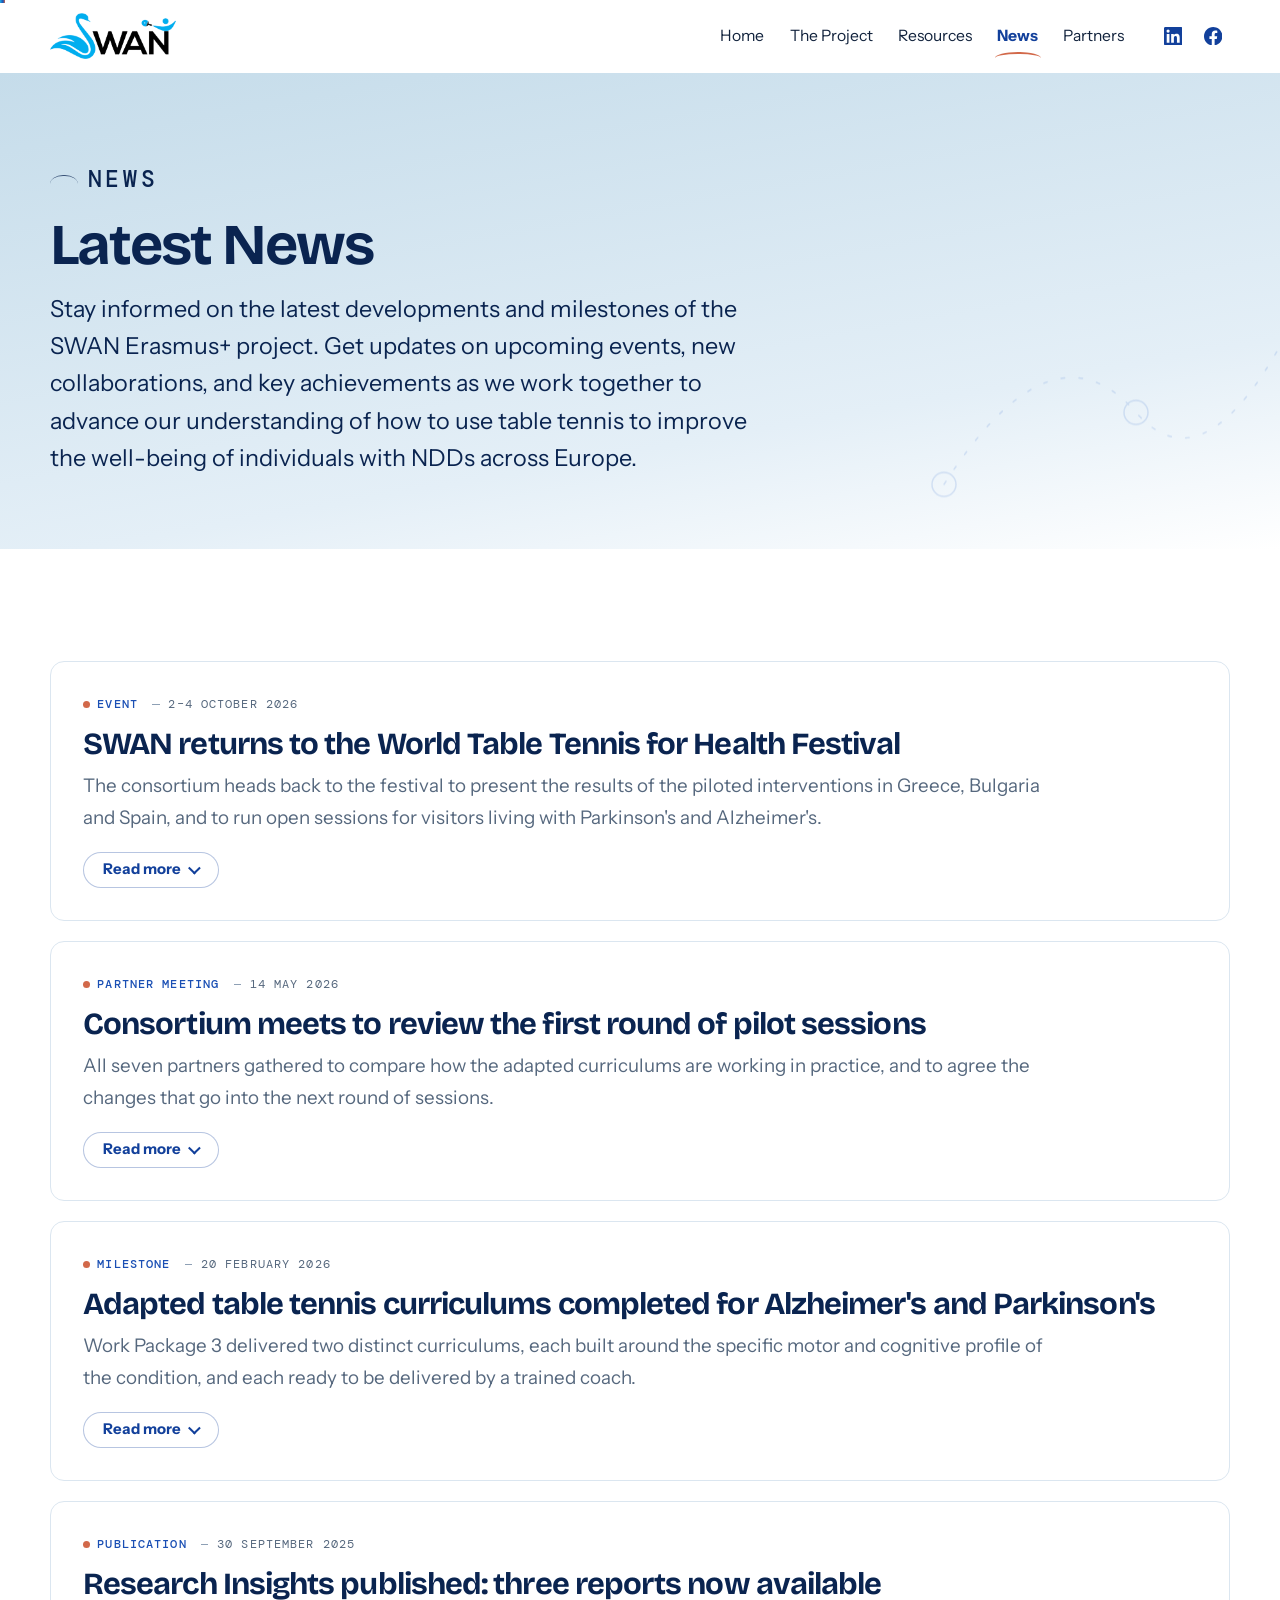
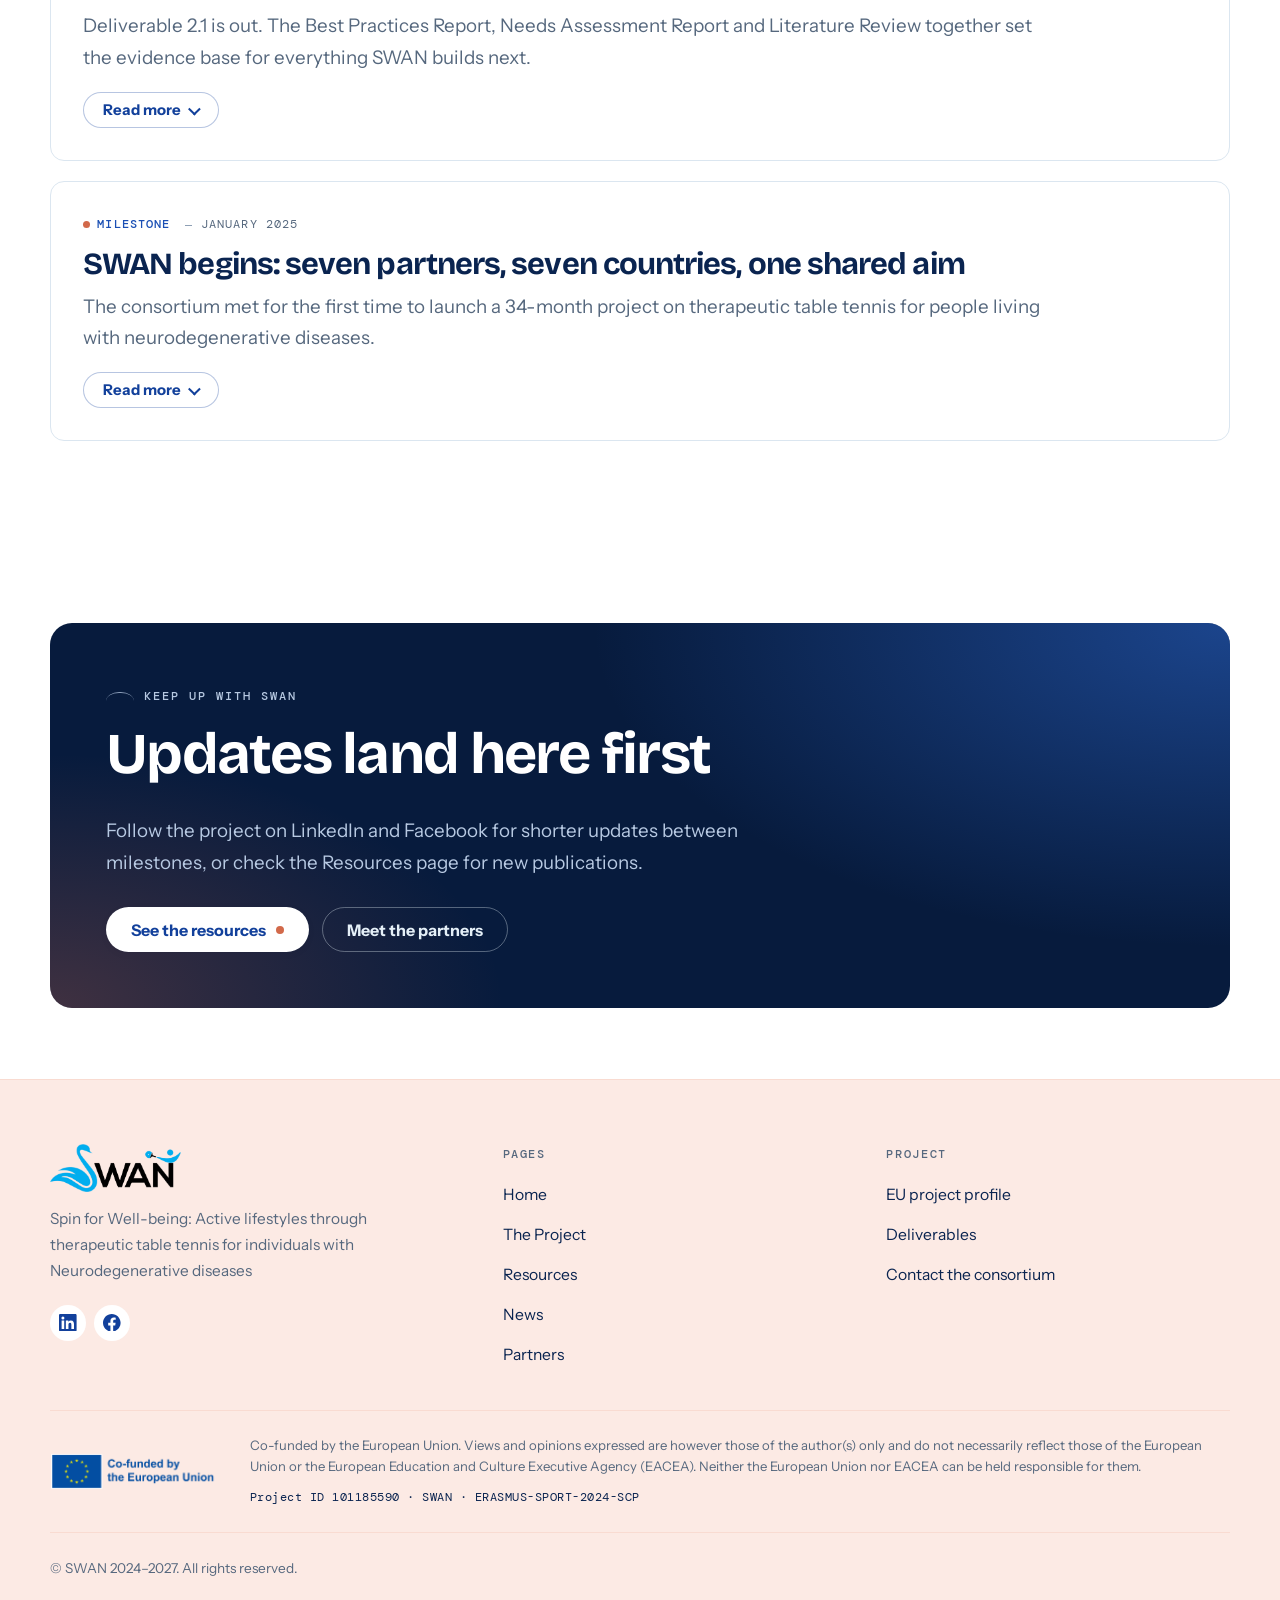
==== commit cb5aae6f: "Support images inside expanded news entries The expanded part of an entry was always ordinary HTML, " ====
--- a/news.html
+++ b/news.html
@@ -123,6 +123,15 @@
                 to attend, come and find the SWAN team — we would like to hear what
                 would make the programme work in your setting.
               </p>
+              <!-- IMAGES: add as many of these as you like. Keep the width and
+                   height attributes accurate — the open animation measures the
+                   panel before the image has loaded. For two side by side, wrap
+                   the figures in <div class="news-item__gallery">. -->
+              <figure class="news-item__figure">
+                <img src="assets/img/news/news-placeholder.png"
+                     alt="" width="1280" height="720">
+                <figcaption>Replace assets/img/news/news-placeholder.png with a photo from the event.</figcaption>
+              </figure>
             </div>
           </div>
         </details>
--- a/assets/css/style.css
+++ b/assets/css/style.css
@@ -322,6 +322,22 @@
 .section-head--center {
   margin-inline: auto;
   text-align: center;
+}
+
+/* Lets a long heading run the full container width instead of being folded
+   by the 46rem measure, while the supporting paragraph keeps that measure.
+   Below ~700px the heading no longer fits on one line and wraps normally. */
+.section-head--wide {
+  max-width: none;
+}
+
+.section-head--wide > h2 {
+  max-width: none;
+  text-wrap: balance;
+}
+
+.section-head--wide > p:not(.eyebrow) {
+  max-width: 46rem;
 }
 
 .section-head p {
@@ -1047,10 +1063,49 @@
     border-color 0.3s var(--ease);
 }
 
+/* On a tinted band the default rule is the same value as the ground, so the
+   card reads as a solid tile with no edge. Step the border up one shade to
+   restore the outlined look the cards have on white. */
+.section--sky .card,
+.section--sky .deliverable {
+  border-color: var(--sky-200);
+}
+
 .card:hover {
   transform: translateY(-4px);
   border-color: var(--sky-300);
   box-shadow: var(--shadow-md);
+}
+
+/* Icon tile above a card heading */
+.card__icon {
+  display: grid;
+  place-items: center;
+  width: 2.75rem;
+  height: 2.75rem;
+  margin-bottom: 1rem;
+  border-radius: var(--radius-sm);
+  background: var(--sky-100);
+  color: var(--blue-700);
+  transition: background-color 0.3s var(--ease);
+}
+
+.card__icon svg {
+  width: 1.6rem;
+  height: 1.6rem;
+  fill: none;
+  stroke: currentColor;
+  stroke-width: 1.6;
+  stroke-linecap: round;
+  stroke-linejoin: round;
+}
+
+.card__icon-accent {
+  stroke: var(--coral-500);
+}
+
+.card:hover .card__icon {
+  background: var(--sky-200);
 }
 
 .card h3 {
@@ -1101,8 +1156,7 @@
   position: relative;
   display: flex;
   flex-direction: column;
-  justify-content: space-between;
-  min-height: 13rem;
+  min-height: 11rem;
   padding: clamp(1.4rem, 1rem + 1.4vw, 1.9rem);
   background: var(--blue-700);
   color: var(--white);
@@ -1140,7 +1194,7 @@
   width: 2.25rem;
   height: 2.25rem;
   color: var(--sky-200);
-  margin-bottom: auto;
+  margin-bottom: 0.9rem;
 }
 
 .waycard__icon svg {
@@ -1158,7 +1212,7 @@
   font-size: var(--step-1);
   font-weight: 700;
   letter-spacing: -0.02em;
-  margin-top: 1.5rem;
+  margin-top: 0;
   display: flex;
   align-items: center;
   justify-content: space-between;
@@ -1231,7 +1285,8 @@
   margin: 0;
   display: grid;
   grid-template-columns: auto minmax(0, 1fr);
-  gap: clamp(1.25rem, 1rem + 1.5vw, 2.25rem);
+  column-gap: clamp(1.25rem, 1rem + 1.5vw, 2.25rem);
+  row-gap: 0.85rem;
   align-items: start;
   padding: clamp(1.75rem, 1.25rem + 2vw, 2.75rem);
   background: var(--sky-50);
@@ -1243,28 +1298,20 @@
 @media (max-width: 640px) {
   .pullquote {
     grid-template-columns: 1fr;
+    row-gap: 1.1rem;
   }
 }
 
 .pullquote__mark {
-  width: 3.5rem;
-  height: 3.5rem;
+  width: clamp(6rem, 4.5rem + 4vw, 8.5rem);
+  aspect-ratio: 1;
+  height: auto;
   flex: none;
-}
-
-.pullquote__mark path:first-child {
-  fill: var(--blue-700);
-}
-
-.pullquote__neck {
-  fill: none;
-  stroke: var(--blue-700);
-  stroke-width: 5.5;
-  stroke-linecap: round;
-}
-
-.pullquote__head {
-  fill: var(--coral-500);
+  grid-column: 1;
+  grid-row: 2;
+  object-fit: cover;
+  border-radius: var(--radius-sm);
+  background: var(--sky-100);
 }
 
 .pullquote blockquote {
@@ -1281,9 +1328,14 @@
   margin: 0;
 }
 
+.pullquote blockquote {
+  grid-column: 2;
+  grid-row: 2;
+}
+
 .pullquote figcaption {
   grid-column: 2;
-  margin-top: 1rem;
+  grid-row: 1;
   font-family: var(--font-mono);
   font-size: 0.76rem;
   letter-spacing: 0.12em;
@@ -1292,8 +1344,11 @@
 }
 
 @media (max-width: 640px) {
-  .pullquote figcaption {
+  .pullquote figcaption,
+  .pullquote__mark,
+  .pullquote blockquote {
     grid-column: 1;
+    grid-row: auto;
   }
 }
 
@@ -1717,6 +1772,41 @@
   padding-left: 1.25rem;
 }
 
+/* Images inside an expanded entry. One <figure class="news-item__figure">
+   per image; wrap two or more in <div class="news-item__gallery"> to set
+   them side by side. Always give each <img> width and height attributes:
+   the open animation measures the panel before the image has loaded. */
+.news-item__figure {
+  margin: 0 0 1.2em;
+}
+
+.news-item__figure img {
+  display: block;
+  width: 100%;
+  height: auto;
+  border-radius: var(--radius-sm);
+  background: var(--sky-100);
+}
+
+.news-item__figure figcaption {
+  margin-top: 0.55rem;
+  font-family: var(--font-mono);
+  font-size: 0.76rem;
+  letter-spacing: 0.04em;
+  color: var(--grey-600);
+}
+
+.news-item__gallery {
+  display: grid;
+  grid-template-columns: repeat(auto-fit, minmax(15rem, 1fr));
+  gap: 1rem;
+  margin-bottom: 1.2em;
+}
+
+.news-item__gallery .news-item__figure {
+  margin-bottom: 0;
+}
+
 .news-item__detail-inner li {
   margin-bottom: 0.4em;
 }
@@ -1771,7 +1861,7 @@
 .partner__role {
   font-family: var(--font-mono);
   font-size: 0.72rem;
-  font-weight: 500;
+  font-weight: 700;
   letter-spacing: 0.11em;
   text-transform: uppercase;
   color: var(--coral-600);
@@ -1851,55 +1941,23 @@
   box-shadow: 0 0 0 2px rgba(210, 105, 74, 0.28);
 }
 
-/* Logo strip */
-.logo-strip {
-  display: grid;
-  grid-template-columns: repeat(auto-fit, minmax(9rem, 1fr));
-  gap: 1px;
-  background: var(--rule);
+/* Partner logo banner — one combined image, replaceable as a single file */
+.partners-banner {
   border: 1px solid var(--rule);
   border-radius: var(--radius);
-  overflow: hidden;
-}
-
-.logo-strip__item {
+  background: var(--white);
+  padding: clamp(1rem, 0.6rem + 1.2vw, 1.6rem) clamp(0.9rem, 0.5rem + 1vw, 1.4rem);
   display: flex;
-  flex-direction: column;
-  align-items: center;
   justify-content: center;
-  gap: 0.4rem;
-  min-height: 6.5rem;
-  padding: 1rem 0.75rem;
-  background: var(--white);
-  text-align: center;
-  text-decoration: none;
-  transition: background-color 0.25s var(--ease);
-}
-
-.logo-strip__item:hover {
-  background: var(--sky-50);
-}
-
-.logo-strip__item img {
-  max-height: 2.75rem;
+}
+
+.partners-banner img {
+  /* Sized by the file's own pixels, capped by the card. An image narrower
+     than the card is shown at its native size rather than stretched, so it
+     never blurs; a wider one fills the card and is sharp on retina too. */
   width: auto;
-}
-
-.logo-strip__abbr {
-  font-family: var(--font-display);
-  font-size: 1.35rem;
-  font-weight: 800;
-  letter-spacing: -0.02em;
-  color: var(--blue-700);
-  line-height: 1;
-}
-
-.logo-strip__country {
-  font-family: var(--font-mono);
-  font-size: 0.68rem;
-  letter-spacing: 0.1em;
-  text-transform: uppercase;
-  color: var(--grey-400);
+  max-width: 100%;
+  height: auto;
 }
 
 /* Consortium map — Natural Earth geometry, partner countries filled */
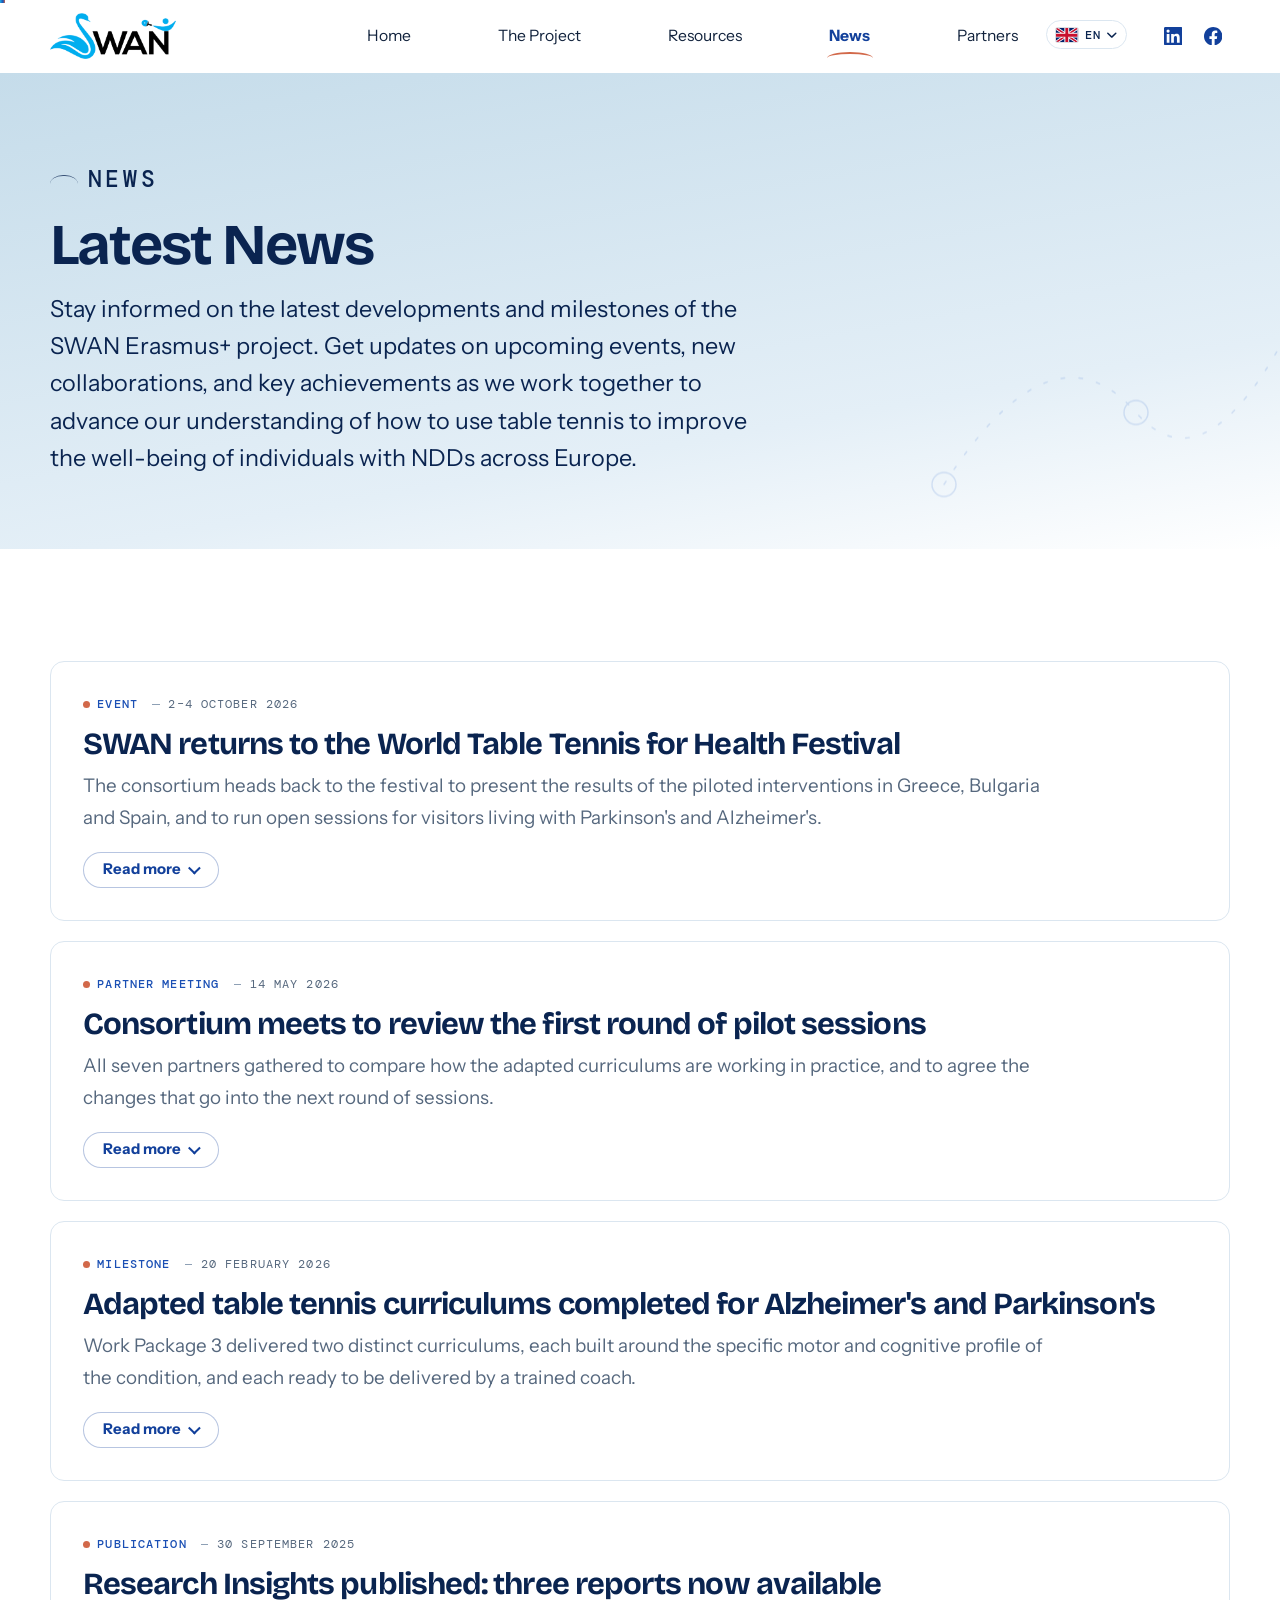
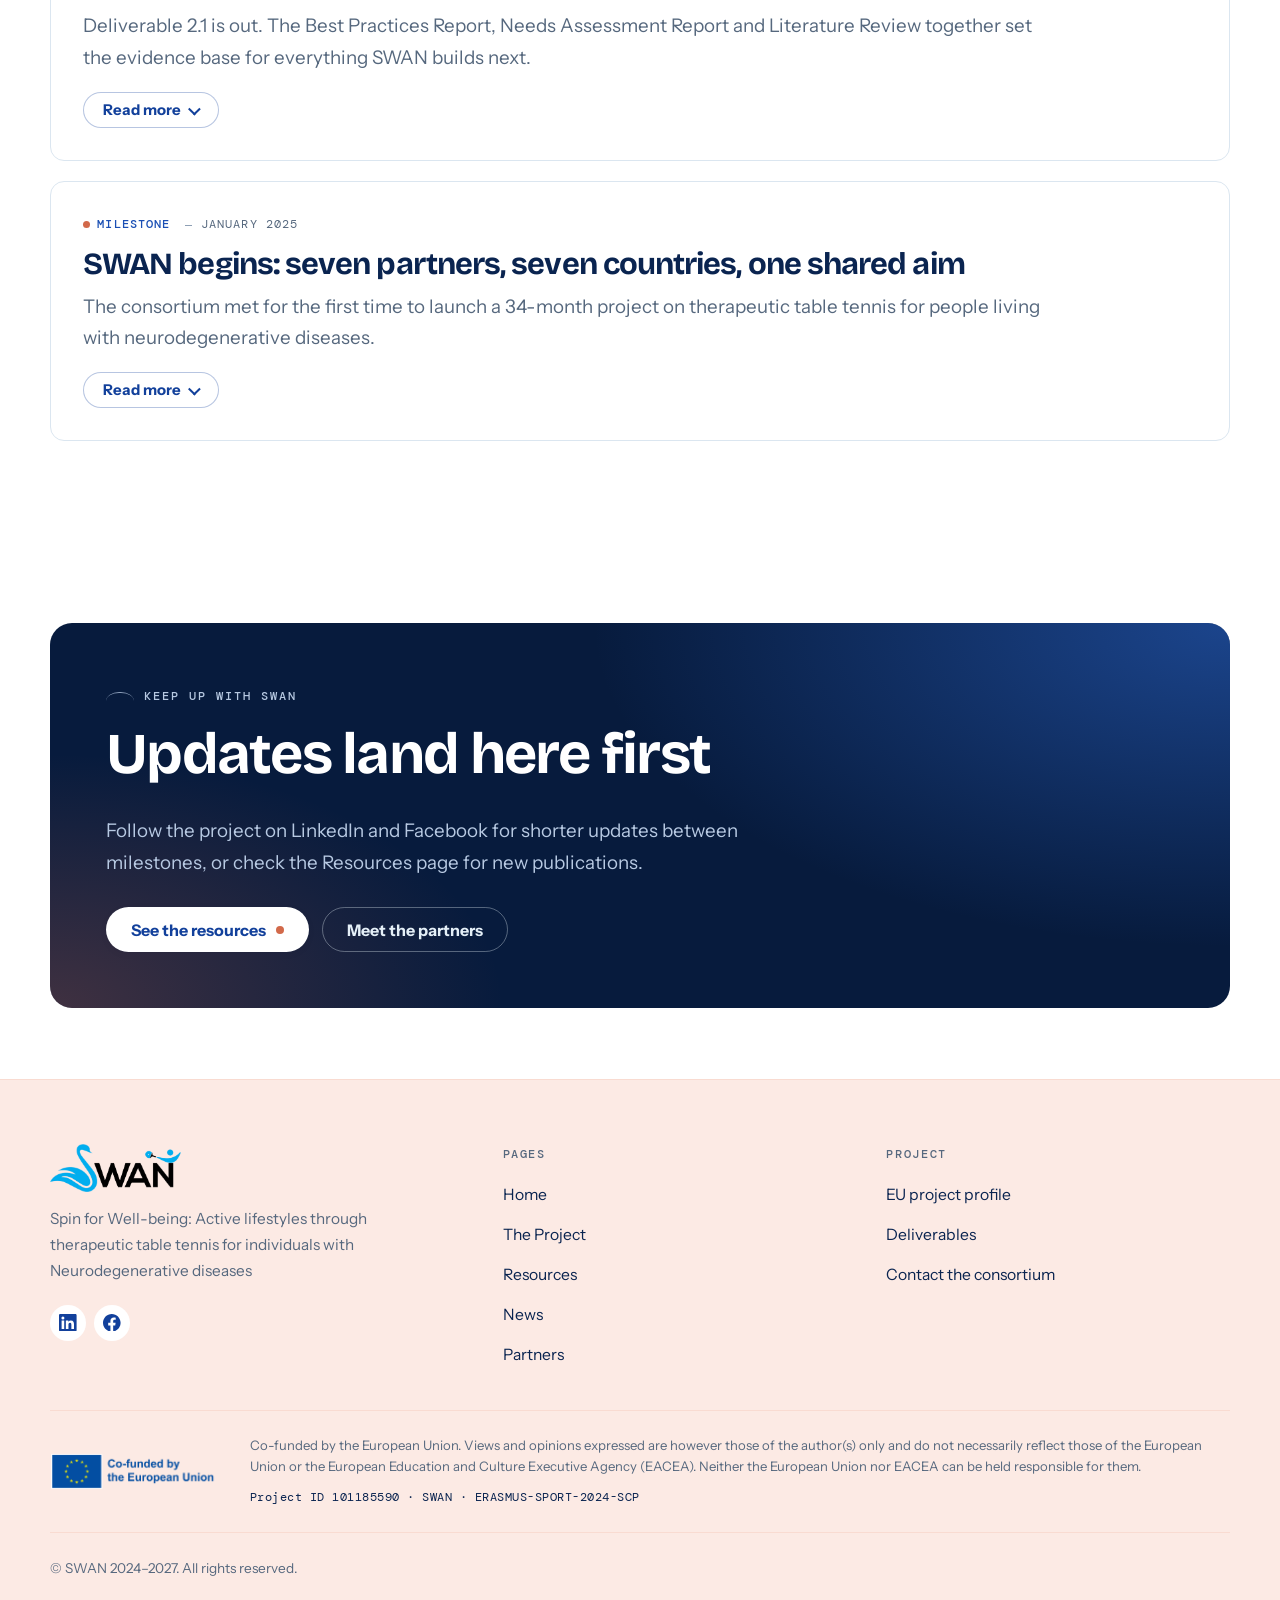
==== commit 7cc1e61a: "Add a language switcher to the header, and fix the mobile menu backdrop Put a flag dropdown between " ====
--- a/news.html
+++ b/news.html
@@ -15,6 +15,69 @@
 <div class="progress" aria-hidden="true"></div>
 <a class="skip-link" href="#main">Skip to content</a>
 
+<!-- Flag sprite for the language switcher in the header. Kept here so the
+     header markup stays readable; each flag is referenced once by <use>. -->
+<svg class="flag-sprite" aria-hidden="true" focusable="false" width="0" height="0">
+  <defs>
+    <clipPath id="flag-clip"><rect width="24" height="16"/></clipPath>
+
+    <symbol id="flag-en" viewBox="0 0 24 16">
+      <g clip-path="url(#flag-clip)">
+        <rect width="24" height="16" fill="#012169"/>
+        <path d="M0 0 24 16M24 0 0 16" stroke="#fff" stroke-width="3.6"/>
+        <path d="M0 0 24 16M24 0 0 16" stroke="#C8102E" stroke-width="1.8"/>
+        <path d="M12 0v16M0 8h24" stroke="#fff" stroke-width="5.4"/>
+        <path d="M12 0v16M0 8h24" stroke="#C8102E" stroke-width="3.2"/>
+      </g>
+    </symbol>
+
+    <symbol id="flag-el" viewBox="0 0 24 16">
+      <rect width="24" height="16" fill="#0D5EAF"/>
+      <g fill="#fff">
+        <rect y="1.78" width="24" height="1.78"/>
+        <rect y="5.33" width="24" height="1.78"/>
+        <rect y="8.89" width="24" height="1.78"/>
+        <rect y="12.44" width="24" height="1.78"/>
+      </g>
+      <rect width="8.89" height="8.89" fill="#0D5EAF"/>
+      <path d="M3.56 0v8.89M0 3.56h8.89" stroke="#fff" stroke-width="1.78"/>
+    </symbol>
+
+    <symbol id="flag-sl" viewBox="0 0 24 16">
+      <rect width="24" height="16" fill="#fff"/>
+      <rect y="5.33" width="24" height="5.34" fill="#0000C8"/>
+      <rect y="10.67" width="24" height="5.33" fill="#D50000"/>
+      <path d="M3.9 2.5h5.4v4.1c0 2-2.7 3.1-2.7 3.1s-2.7-1.1-2.7-3.1z" fill="#0000C8" stroke="#D50000" stroke-width=".6"/>
+      <path d="M4.9 6.7 6.6 4.1l1.7 2.6z" fill="#fff"/>
+      <path d="M4.6 7.4h4v.7h-4z" fill="#fff"/>
+    </symbol>
+
+    <symbol id="flag-bg" viewBox="0 0 24 16">
+      <rect width="24" height="16" fill="#fff"/>
+      <rect y="5.33" width="24" height="5.34" fill="#00966E"/>
+      <rect y="10.67" width="24" height="5.33" fill="#D62612"/>
+    </symbol>
+
+    <symbol id="flag-fr" viewBox="0 0 24 16">
+      <rect width="24" height="16" fill="#fff"/>
+      <rect width="8" height="16" fill="#002395"/>
+      <rect x="16" width="8" height="16" fill="#ED2939"/>
+    </symbol>
+
+    <symbol id="flag-de" viewBox="0 0 24 16">
+      <rect width="24" height="16" fill="#000"/>
+      <rect y="5.33" width="24" height="5.34" fill="#DD0000"/>
+      <rect y="10.67" width="24" height="5.33" fill="#FFCE00"/>
+    </symbol>
+
+    <symbol id="flag-es" viewBox="0 0 24 16">
+      <rect width="24" height="16" fill="#AA151B"/>
+      <rect y="4" width="24" height="8" fill="#F1BF00"/>
+    </symbol>
+  </defs>
+</svg>
+
+
 <header class="site-header">
   <nav class="container nav" aria-label="Main">
     <a class="brand" href="index.html">
@@ -34,6 +97,71 @@
         <li><a class="nav__link" href="news.html" aria-current="page">News</a></li>
         <li><a class="nav__link" href="partners.html">Partners</a></li>
       </ul>
+      <!-- Language switcher. Only English exists so far, so the other six are
+           marked unavailable rather than pointing at pages that are not there.
+           To enable one, change its wrapper from
+             <span class="lang__item lang__item--soon" aria-disabled="true">
+           to
+             <a class="lang__item" href="el/index.html" hreflang="el">
+           and delete its <em>soon</em>. See the README for the full steps. -->
+      <div class="lang">
+        <button class="lang__toggle" type="button" aria-expanded="false" aria-controls="lang-menu">
+          <svg class="flag" viewBox="0 0 24 16" aria-hidden="true"><use href="#flag-en"/></svg>
+          <span class="lang__code">EN</span>
+          <svg class="lang__chev" viewBox="0 0 12 8" aria-hidden="true"><path d="M1 1.6 6 6.4 11 1.6"/></svg>
+          <span class="visually-hidden">Change language, English selected</span>
+        </button>
+        <ul class="lang__menu" id="lang-menu" hidden>
+          <li>
+            <span class="lang__item lang__item--current" lang="en" aria-current="true">
+              <svg class="flag" viewBox="0 0 24 16" aria-hidden="true"><use href="#flag-en"/></svg>
+              <span>English</span>
+            </span>
+          </li>
+          <li>
+            <span class="lang__item lang__item--soon" aria-disabled="true">
+              <svg class="flag" viewBox="0 0 24 16" aria-hidden="true"><use href="#flag-el"/></svg>
+              <span lang="el">Ελληνικά</span>
+              <em>soon</em>
+            </span>
+          </li>
+          <li>
+            <span class="lang__item lang__item--soon" aria-disabled="true">
+              <svg class="flag" viewBox="0 0 24 16" aria-hidden="true"><use href="#flag-sl"/></svg>
+              <span lang="sl">Slovenščina</span>
+              <em>soon</em>
+            </span>
+          </li>
+          <li>
+            <span class="lang__item lang__item--soon" aria-disabled="true">
+              <svg class="flag" viewBox="0 0 24 16" aria-hidden="true"><use href="#flag-bg"/></svg>
+              <span lang="bg">Български</span>
+              <em>soon</em>
+            </span>
+          </li>
+          <li>
+            <span class="lang__item lang__item--soon" aria-disabled="true">
+              <svg class="flag" viewBox="0 0 24 16" aria-hidden="true"><use href="#flag-fr"/></svg>
+              <span lang="fr">Français</span>
+              <em>soon</em>
+            </span>
+          </li>
+          <li>
+            <span class="lang__item lang__item--soon" aria-disabled="true">
+              <svg class="flag" viewBox="0 0 24 16" aria-hidden="true"><use href="#flag-de"/></svg>
+              <span lang="de">Deutsch</span>
+              <em>soon</em>
+            </span>
+          </li>
+          <li>
+            <span class="lang__item lang__item--soon" aria-disabled="true">
+              <svg class="flag" viewBox="0 0 24 16" aria-hidden="true"><use href="#flag-es"/></svg>
+              <span lang="es">Español</span>
+              <em>soon</em>
+            </span>
+          </li>
+        </ul>
+      </div>
       <div class="nav__social">
         <a href="https://www.linkedin.com/company/swan-erasmus" target="_blank" rel="noopener" aria-label="SWAN on LinkedIn">
           <svg viewBox="0 0 24 24" aria-hidden="true"><path d="M20.45 20.45h-3.56v-5.57c0-1.33-.02-3.04-1.85-3.04-1.85 0-2.14 1.45-2.14 2.94v5.67H9.35V9h3.42v1.56h.05a3.75 3.75 0 0 1 3.37-1.85c3.6 0 4.27 2.37 4.27 5.46v6.28zM5.34 7.43a2.07 2.07 0 1 1 0-4.14 2.07 2.07 0 0 1 0 4.14zM7.12 20.45H3.55V9h3.57v11.45zM22.22 0H1.77C.79 0 0 .77 0 1.72v20.55C0 23.23.79 24 1.77 24h20.45c.98 0 1.78-.77 1.78-1.73V1.72C24 .77 23.2 0 22.22 0z"/></svg>
--- a/assets/css/style.css
+++ b/assets/css/style.css
@@ -337,7 +337,7 @@
 }
 
 .section-head--wide > p:not(.eyebrow) {
-  max-width: 46rem;
+  max-width: 50rem;
 }
 
 .section-head p {
@@ -637,6 +637,125 @@
   border-top-color: var(--coral-500);
 }
 
+/* Language switcher ------------------------------------------------------ */
+.flag-sprite {
+  position: absolute;
+  width: 0;
+  height: 0;
+  overflow: hidden;
+}
+
+.flag {
+  width: 1.35rem;
+  height: 0.9rem;
+  flex: none;
+  border-radius: 2px;
+  box-shadow: 0 0 0 1px rgba(7, 27, 61, 0.14);
+}
+
+.lang {
+  position: relative;
+  flex: none;
+}
+
+.lang__toggle {
+  display: inline-flex;
+  align-items: center;
+  gap: 0.45rem;
+  padding: 0.4rem 0.55rem;
+  border: 1px solid var(--rule);
+  border-radius: 999px;
+  background: var(--white);
+  color: var(--navy-900);
+  font: inherit;
+  font-size: 0.85rem;
+  line-height: 1;
+  cursor: pointer;
+  transition: border-color 0.2s var(--ease), background-color 0.2s var(--ease);
+}
+
+.lang__toggle:hover {
+  border-color: var(--sky-300);
+  background: var(--sky-50);
+}
+
+.lang__code {
+  font-family: var(--font-mono);
+  font-size: 0.76rem;
+  font-weight: 500;
+  letter-spacing: 0.06em;
+}
+
+.lang__chev {
+  width: 0.6rem;
+  height: 0.4rem;
+  fill: none;
+  stroke: currentColor;
+  stroke-width: 1.8;
+  stroke-linecap: round;
+  stroke-linejoin: round;
+  transition: transform 0.2s var(--ease);
+}
+
+.lang__toggle[aria-expanded="true"] .lang__chev {
+  transform: rotate(180deg);
+}
+
+.lang__menu {
+  position: absolute;
+  top: calc(100% + 0.5rem);
+  right: 0;
+  z-index: 60;
+  min-width: 12.5rem;
+  margin: 0;
+  padding: 0.35rem;
+  list-style: none;
+  background: var(--white);
+  border: 1px solid var(--rule);
+  border-radius: var(--radius-sm);
+  box-shadow: var(--shadow-md);
+}
+
+.lang__item {
+  display: flex;
+  align-items: center;
+  gap: 0.6rem;
+  padding: 0.45rem 0.55rem;
+  border-radius: 6px;
+  font-size: 0.92rem;
+  line-height: 1.2;
+  color: var(--navy-900);
+  text-decoration: none;
+}
+
+a.lang__item:hover {
+  background: var(--sky-50);
+}
+
+.lang__item--current {
+  font-weight: 600;
+  background: var(--sky-100);
+}
+
+.lang__item--soon {
+  color: var(--grey-400);
+  cursor: default;
+}
+
+.lang__item--soon .flag {
+  opacity: 0.55;
+}
+
+.lang__item em {
+  margin-left: auto;
+  font-family: var(--font-mono);
+  font-style: normal;
+  font-size: 0.62rem;
+  letter-spacing: 0.1em;
+  text-transform: uppercase;
+  color: var(--grey-400);
+}
+
 .nav__social {
   display: flex;
   align-items: center;
@@ -737,6 +856,9 @@
     top: 100%;
     left: 0;
     right: 0;
+    /* Above the scrim: both start at the foot of the header, and without
+       this the scrim covers the panel and swallows every tap on a link. */
+    z-index: 2;
     max-height: min(70vh, 34rem);
     background: var(--white);
     border-top: 1px solid var(--rule);
@@ -766,6 +888,7 @@
     top: 100%;
     left: 0;
     right: 0;
+    z-index: 1;
     height: 100vh;
     background: rgba(7, 27, 61, 0.45);
     opacity: 0;
@@ -806,13 +929,49 @@
   .nav__social {
     margin-left: 0.25rem;
   }
+
+  .lang__toggle {
+    width: 100%;
+    justify-content: flex-start;
+    padding: 0.6rem 0.75rem;
+  }
+
+  .lang__toggle .lang__chev {
+    margin-left: auto;
+  }
+
+  /* Opens in flow rather than as an overlay: the panel scrolls, so an
+     absolutely positioned menu would be clipped by it. */
+  .lang__menu {
+    position: static;
+    margin-top: 0.4rem;
+    min-width: 0;
+    box-shadow: none;
+    background: var(--sky-50);
+  }
 }
 
 @media (min-width: 901px) {
+  /* Let the nav take the room between the logo and the right edge and space
+     the links out across it, rather than bunching them in the corner. */
   .nav__panel {
     display: flex;
     align-items: center;
+    justify-content: flex-end;
+    flex: 1;
     gap: clamp(0.75rem, 2vw, 2rem);
+  }
+
+  .nav__menu {
+    flex: 1;
+    justify-content: space-between;
+    max-width: 41rem;
+  }
+
+  /* Keeps clear air between the logo and the first link at narrow desktop
+     widths, where the menu would otherwise run right up to the mark. */
+  .nav {
+    gap: clamp(2rem, 5vw, 5rem);
   }
 }
 
@@ -851,6 +1010,13 @@
   color: var(--blue-700);
   position: relative;
   white-space: nowrap;
+}
+
+/* Same highlight on a page hero heading, but allowed to wrap: the phrases
+   there are longer than the one on the home page. */
+.page-hero h1 em {
+  font-style: normal;
+  color: var(--blue-700);
 }
 
 .hero__lede {
@@ -1067,7 +1233,8 @@
    card reads as a solid tile with no edge. Step the border up one shade to
    restore the outlined look the cards have on white. */
 .section--sky .card,
-.section--sky .deliverable {
+.section--sky .deliverable,
+.section--sky .objective {
   border-color: var(--sky-200);
 }
 
@@ -1243,32 +1410,44 @@
 /* --------------------------------------------------------------------------
    10. Objectives — numbered because they genuinely are 1..4 in the project
    -------------------------------------------------------------------------- */
+/* Boxed like the deliverable cards on Resources, with the number taking the
+   place their code label occupies. */
 .objective {
-  position: relative;
-  padding-top: 1.75rem;
-  border-top: 1px solid var(--sky-300);
+  display: flex;
+  flex-direction: column;
+  gap: 0.7rem;
+  background: var(--white);
+  border: 1px solid var(--rule);
+  border-radius: var(--radius);
+  padding: clamp(1.25rem, 1rem + 1vw, 1.75rem);
+  transition: transform 0.3s var(--ease), box-shadow 0.3s var(--ease),
+    border-color 0.3s var(--ease);
+}
+
+.objective:hover {
+  transform: translateY(-4px);
+  border-color: var(--sky-300);
+  box-shadow: var(--shadow-md);
 }
 
 .objective__num {
-  position: absolute;
-  top: -0.85rem;
-  left: 0;
   display: grid;
   place-items: center;
-  width: 1.75rem;
-  height: 1.75rem;
+  width: 2rem;
+  height: 2rem;
   border-radius: 50%;
   background: var(--blue-700);
   color: var(--white);
   font-family: var(--font-mono);
-  font-size: 0.8rem;
+  font-size: 0.85rem;
   font-weight: 500;
   line-height: 1;
+  flex: none;
 }
 
 .objective h3 {
   font-size: var(--step-1);
-  margin-bottom: 0.5rem;
+  margin: 0;
 }
 
 .objective p {
@@ -1303,15 +1482,15 @@
 }
 
 .pullquote__mark {
-  width: clamp(6rem, 4.5rem + 4vw, 8.5rem);
+  width: clamp(7rem, 5rem + 6vw, 11rem);
   aspect-ratio: 1;
   height: auto;
   flex: none;
   grid-column: 1;
   grid-row: 2;
-  object-fit: cover;
-  border-radius: var(--radius-sm);
-  background: var(--sky-100);
+  /* contain, and no tile behind it: the artwork is transparent, so a filled
+     panel would show as a square against the quote's own background. */
+  object-fit: contain;
 }
 
 .pullquote blockquote {
@@ -1338,6 +1517,7 @@
   grid-row: 1;
   font-family: var(--font-mono);
   font-size: 0.76rem;
+  font-weight: 700;
   letter-spacing: 0.12em;
   text-transform: uppercase;
   color: var(--text-soft);
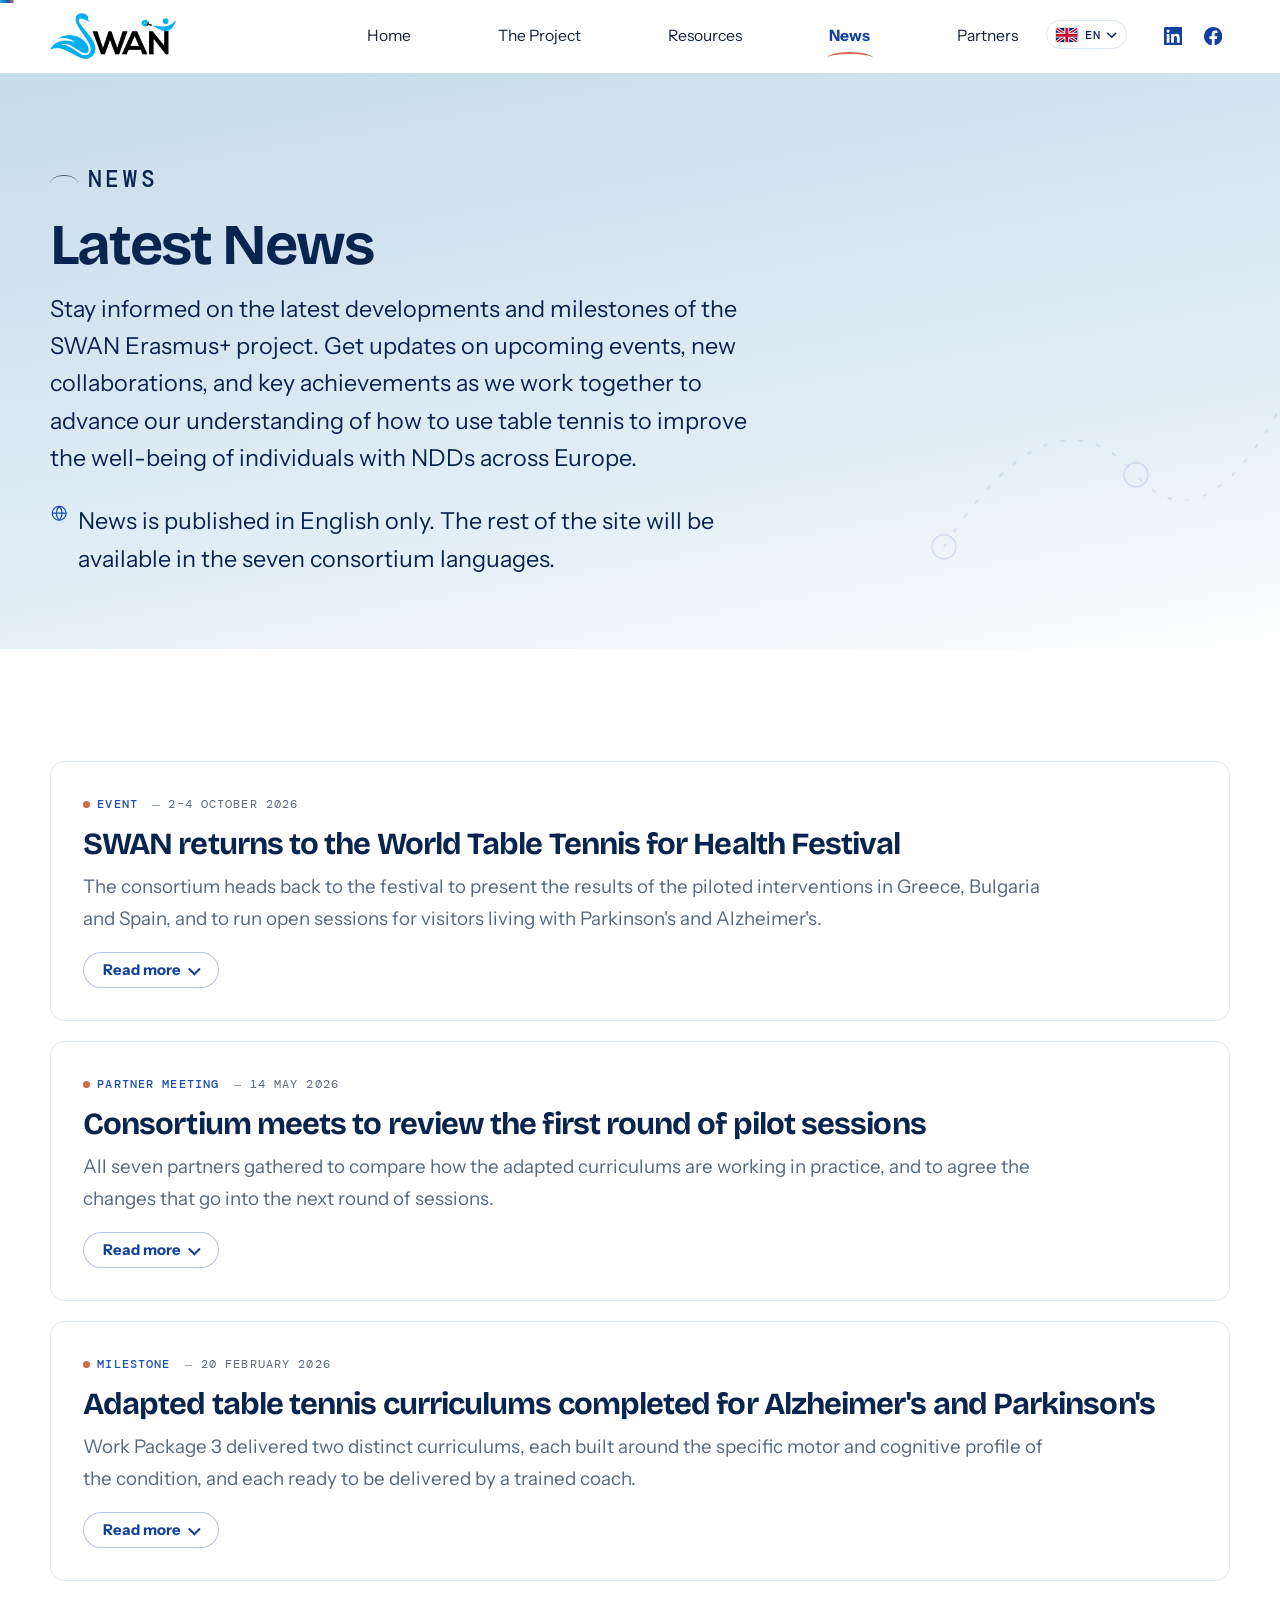
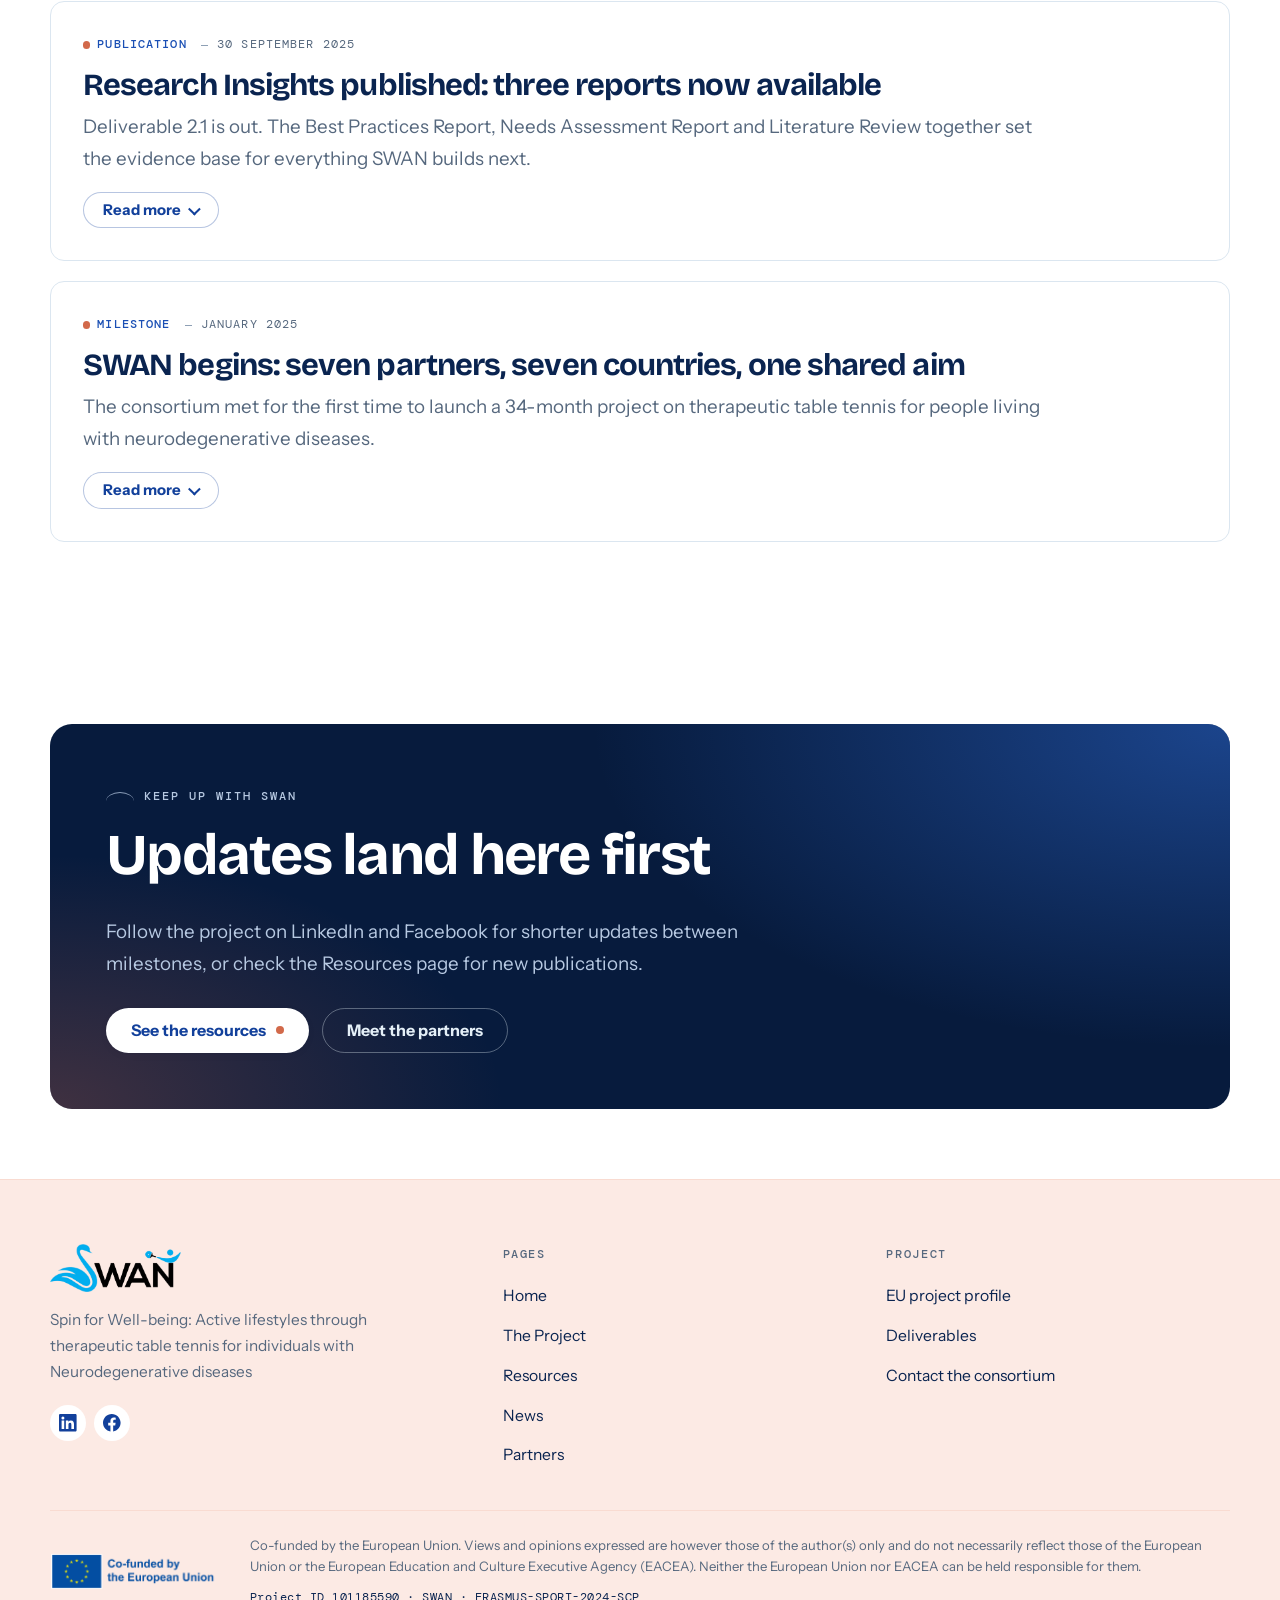
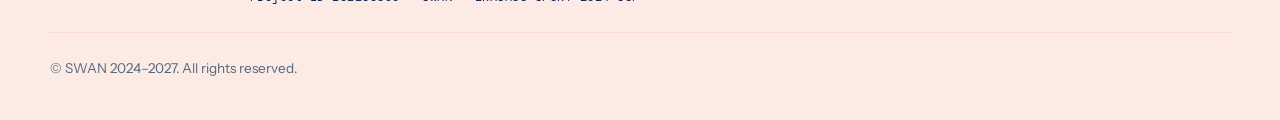
==== commit e1b39484: "Render the hero rally in 3D, note that News is English only, size the real logos - Build the hero ra" ====
--- a/news.html
+++ b/news.html
@@ -197,6 +197,11 @@
         achievements as we work together to advance our understanding of how to use
         table tennis to improve the well-being of individuals with NDDs across Europe.
       </p>
+      <p class="news-lang-note">
+        <svg viewBox="0 0 24 24" aria-hidden="true"><circle cx="12" cy="12" r="9"/><path d="M3 12h18M12 3c2.5 2.6 3.8 5.6 3.8 9s-1.3 6.4-3.8 9c-2.5-2.6-3.8-5.6-3.8-9S9.5 5.6 12 3z"/></svg>
+        <span>News is published in English only. The rest of the site will be
+        available in the seven consortium languages.</span>
+      </p>
     </div>
   </section>
 
--- a/assets/css/style.css
+++ b/assets/css/style.css
@@ -1062,6 +1062,29 @@
   overflow: visible;
 }
 
+/* The 3D stage takes over from the SVG only once it has actually rendered,
+   so a device without WebGL, or a visitor who has asked for less motion,
+   keeps the drawn scene rather than an empty box. */
+.rally__stage {
+  position: absolute;
+  inset: 0;
+  display: none;
+}
+
+.rally__stage canvas {
+  display: block;
+  width: 100% !important;
+  height: 100% !important;
+}
+
+.rally.is-3d .rally__stage {
+  display: block;
+}
+
+.rally.is-3d .rally__svg {
+  display: none;
+}
+
 .rally__ring {
   fill: none;
   stroke: var(--sky-300);
@@ -1080,27 +1103,92 @@
   stroke-width: 3;
   stroke-linecap: round;
   stroke-dasharray: 0.5 12;
-  opacity: 0.9;
-}
-
-.rally__arc--faint {
-  stroke: var(--blue-300);
-  stroke-width: 2.5;
-  opacity: 0.5;
-}
-
-.rally__node {
-  fill: var(--white);
+  opacity: 0.65;
+}
+
+/* The table, seen from the side */
+.rally__top {
+  fill: var(--blue-700);
+}
+
+.rally__leg,
+.rally__net-rail {
+  fill: none;
   stroke: var(--blue-700);
-  stroke-width: 2;
-}
-
-.rally__node-label {
-  font-family: var(--font-mono);
-  font-size: 11px;
-  letter-spacing: 0.08em;
+  stroke-width: 4;
+  stroke-linecap: round;
+}
+
+.rally__net {
+  fill: var(--sky-300);
+}
+
+/* The two players */
+.rally__head {
+  fill: none;
+  stroke: var(--blue-700);
+  stroke-width: 5;
+}
+
+.rally__limb {
+  fill: none;
+  stroke: var(--blue-700);
+  stroke-width: 5;
+  stroke-linecap: round;
+  stroke-linejoin: round;
+}
+
+.rally__bat-grip,
+.rally__bat-blade {
   fill: var(--blue-700);
-  text-transform: uppercase;
+}
+
+.rally__bat-face {
+  fill: var(--coral-500);
+}
+
+/* Bats rock in time with the ball, each meeting it as it arrives. */
+.rally__bat {
+  transform-box: fill-box;
+  transform-origin: 50% 100%;
+  animation: rally-swing 5.5s var(--ease) infinite;
+}
+
+.rally__bat--left {
+  animation-name: rally-swing-left;
+}
+
+.rally__bat--right {
+  animation-name: rally-swing-right;
+}
+
+@keyframes rally-swing-left {
+  0%,
+  8% {
+    transform: rotate(-42deg);
+  }
+  20%,
+  88% {
+    transform: rotate(-14deg);
+  }
+  100% {
+    transform: rotate(-42deg);
+  }
+}
+
+@keyframes rally-swing-right {
+  0%,
+  38% {
+    transform: rotate(14deg);
+  }
+  50%,
+  58% {
+    transform: rotate(42deg);
+  }
+  70%,
+  100% {
+    transform: rotate(14deg);
+  }
 }
 
 .rally__ball {
@@ -1108,17 +1196,9 @@
   filter: drop-shadow(0 3px 6px rgba(184, 84, 58, 0.45));
 }
 
-.rally__paddle {
-  fill: var(--blue-700);
-}
-
-.rally__paddle-face {
-  fill: var(--coral-500);
-}
-
 /* Ball travels the arc — same path as .rally__arc */
 .rally__ball-group {
-  offset-path: path("M 90 262 Q 200 70 310 262");
+  offset-path: path("M 128 210 Q 200 132 272 210");
   offset-rotate: 0deg;
   offset-distance: 0%;
   animation: rally-travel 5.5s var(--ease) infinite;
@@ -1126,14 +1206,14 @@
 
 @keyframes rally-travel {
   0%,
-  4% {
+  6% {
     offset-distance: 0%;
   }
-  46%,
-  54% {
+  48%,
+  56% {
     offset-distance: 100%;
   }
-  96%,
+  98%,
   100% {
     offset-distance: 0%;
   }
@@ -1788,6 +1868,30 @@
   gap: 1.25rem;
 }
 
+/* A quiet note that the news feed is not translated */
+.news-lang-note {
+  display: flex;
+  align-items: flex-start;
+  gap: 0.6rem;
+  margin: 1.25rem 0 0;
+  max-width: 34rem;
+  font-size: 0.9rem;
+  line-height: 1.5;
+  color: var(--text-soft);
+}
+
+.news-lang-note svg {
+  flex: none;
+  width: 1.15rem;
+  height: 1.15rem;
+  margin-top: 0.12rem;
+  fill: none;
+  stroke: var(--blue-600);
+  stroke-width: 1.6;
+  stroke-linecap: round;
+  stroke-linejoin: round;
+}
+
 .news-item {
   background: var(--white);
   border: 1px solid var(--rule);
@@ -2012,14 +2116,18 @@
   box-shadow: var(--shadow-md);
 }
 
+/* A fixed box rather than a fixed height: the real partner logos run from
+   0.7:1 to 4.3:1, and sizing them by height alone would make the widest four
+   times the visual weight of the tallest. */
 .partner__logo {
-  height: 3.5rem;
+  height: 3.75rem;
   display: flex;
   align-items: center;
 }
 
 .partner__logo img {
   max-height: 100%;
+  max-width: 12rem;
   width: auto;
   object-fit: contain;
 }
@@ -2206,6 +2314,20 @@
 }
 
 /* White casing keeps labels legible over land, sea and filled countries */
+/* An invisible, finger-sized hit area per pin. The drawn halo is only about
+   20px across on a phone, which is well under a comfortable tap target. */
+.cmap__hit {
+  r: 26px;
+  fill: transparent;
+  pointer-events: fill;
+}
+
+@media (max-width: 900px) {
+  .cmap__hit {
+    r: 62px;
+  }
+}
+
 .cmap__abbr,
 .cmap__place {
   paint-order: stroke fill;
@@ -2240,7 +2362,10 @@
   margin: 1.25rem 0 0;
   font-size: 0.92rem;
   color: var(--text-soft);
-  max-width: 46rem;
+  /* Runs the width of the map rather than a 46rem measure: it is one short
+     sentence pair, not a paragraph, and the map above it is this wide. */
+  max-width: none;
+  text-wrap: balance;
 }
 
 /* Country strip */
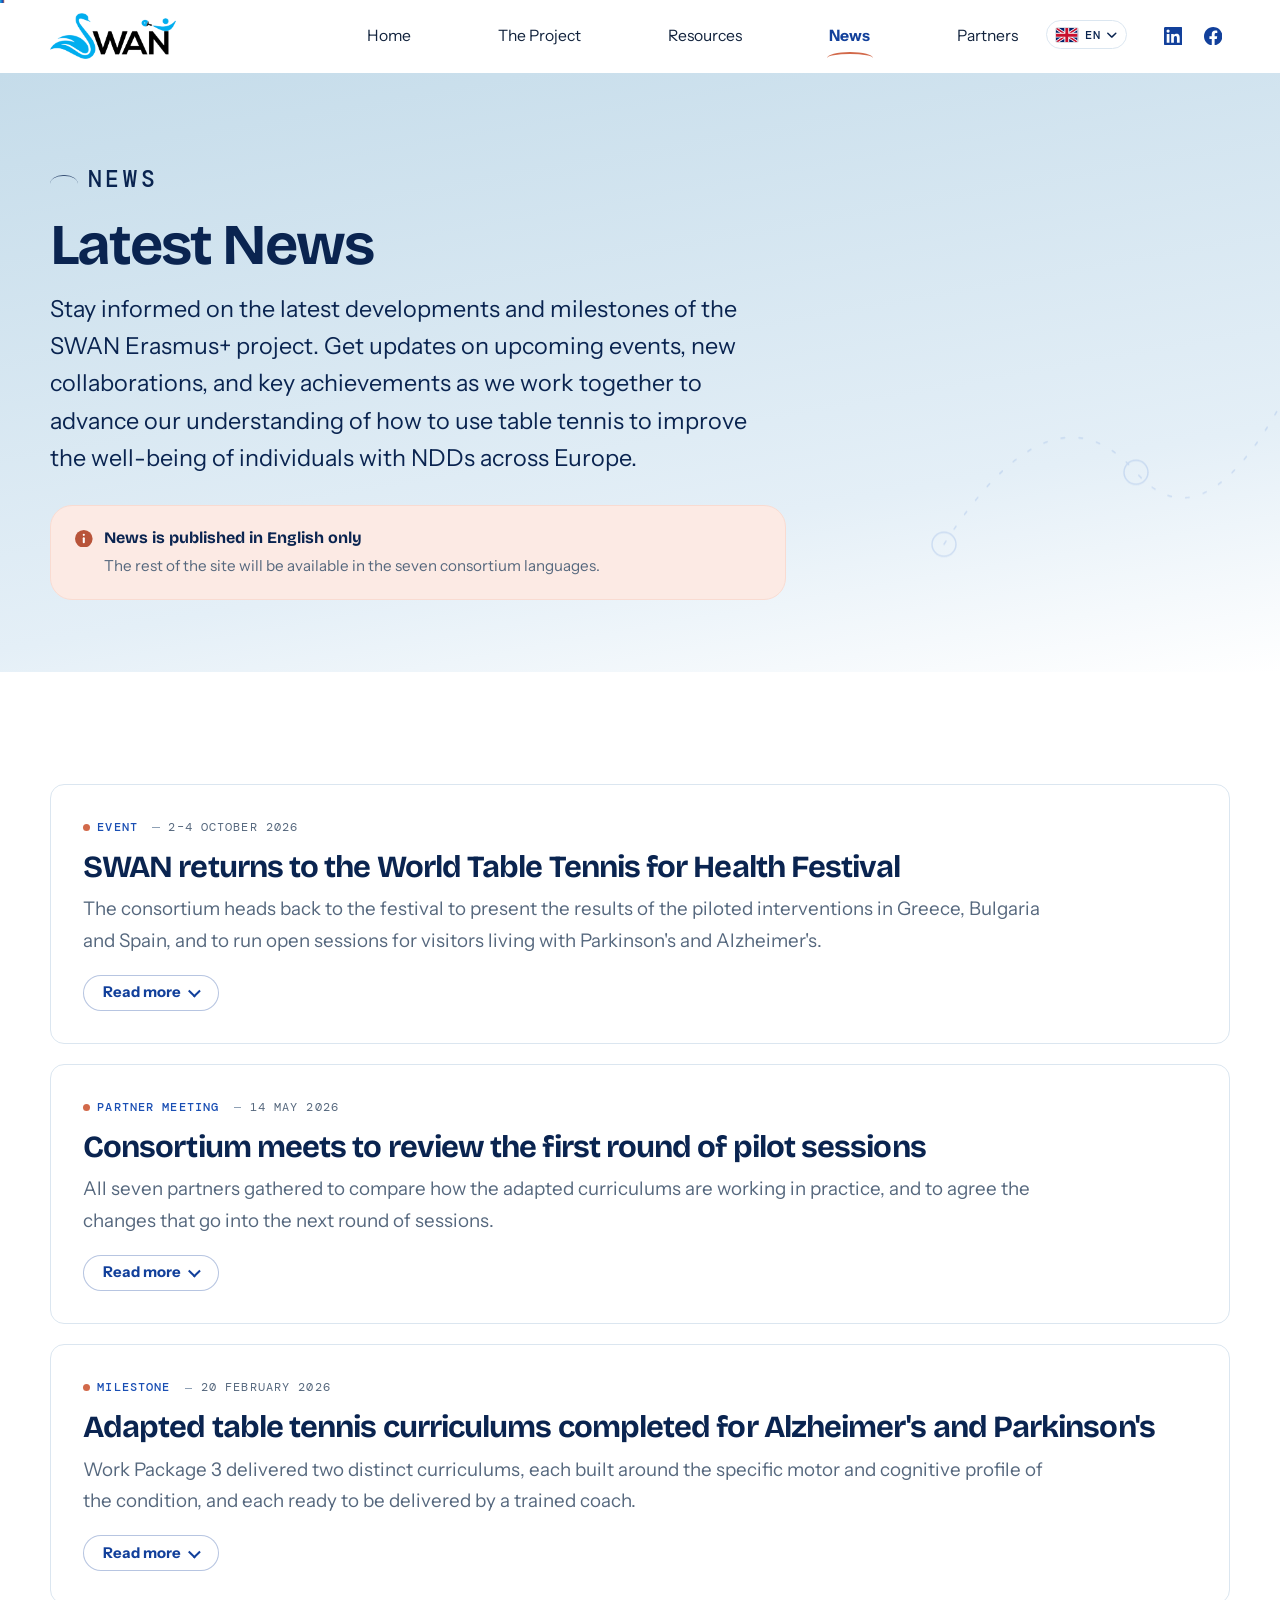
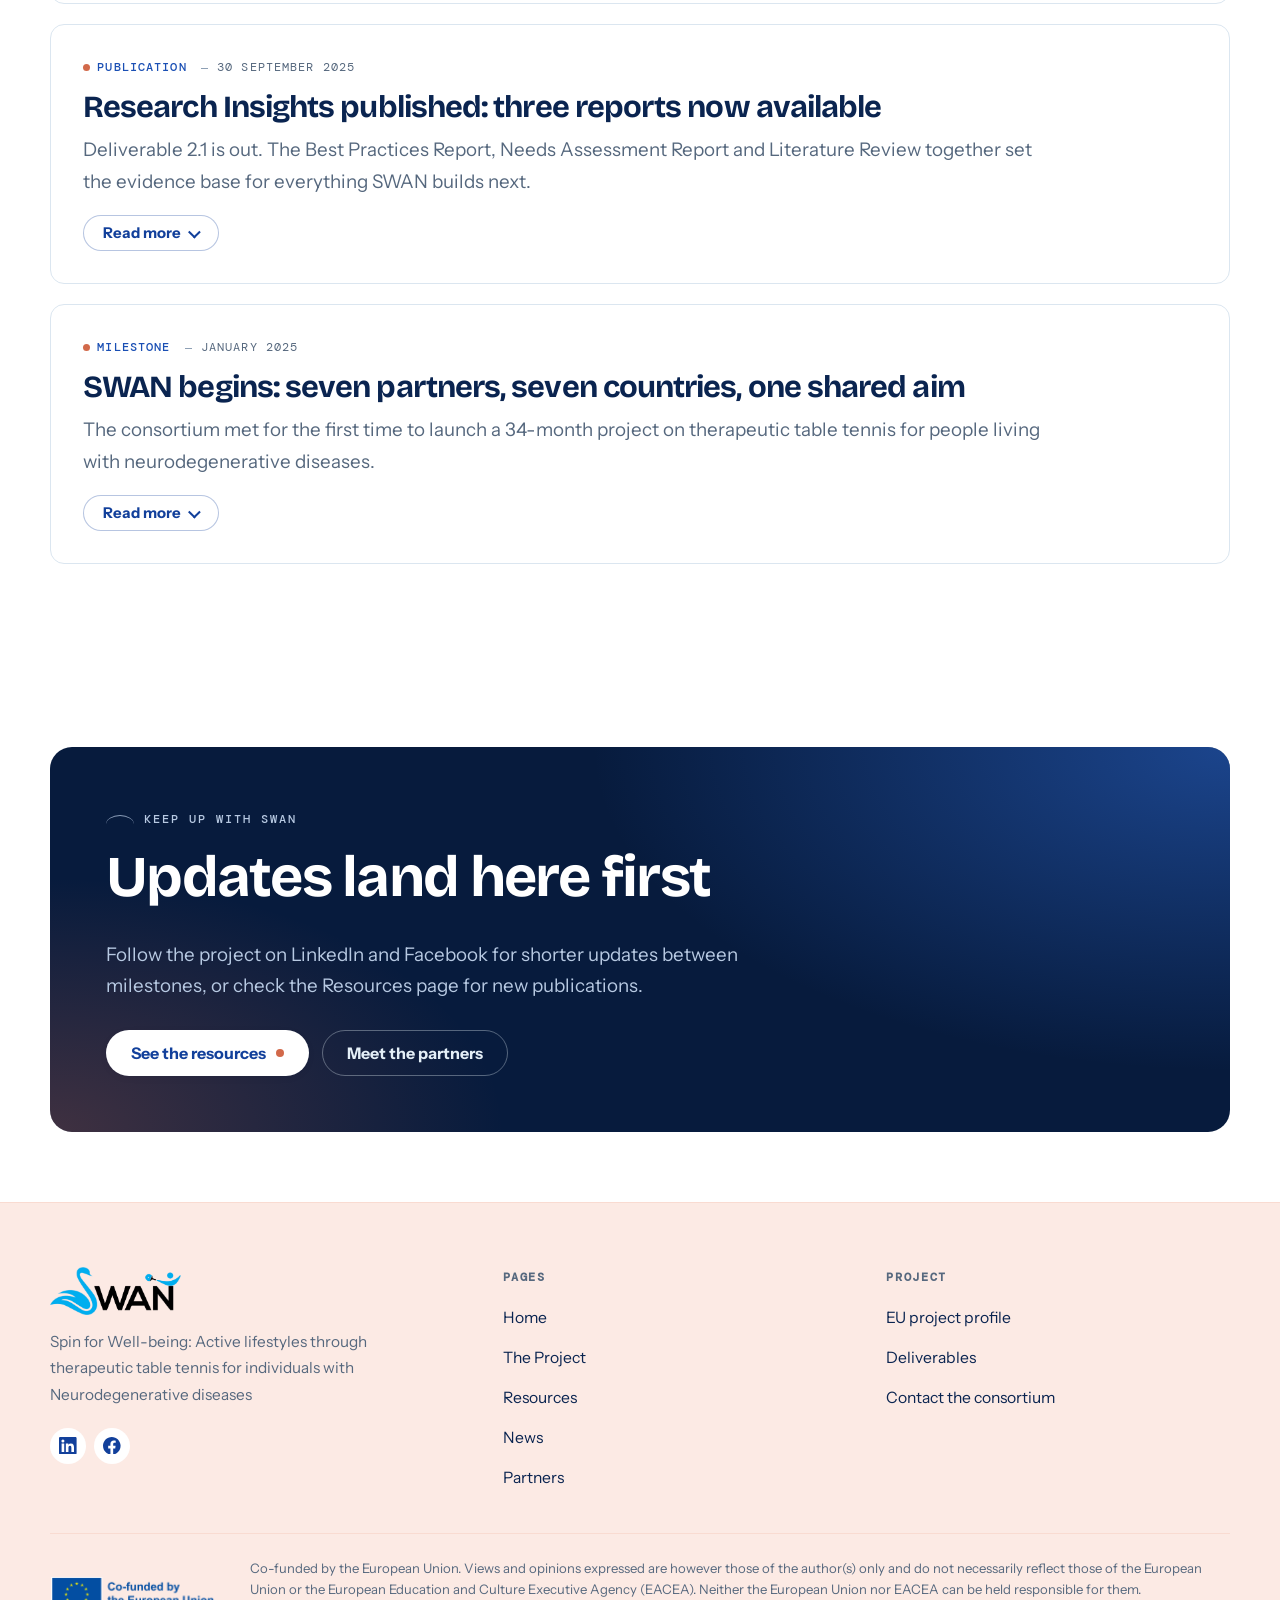
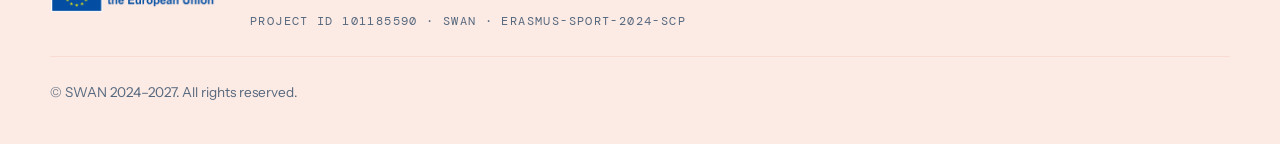
==== commit d8dbceba: "Set the language note as an info callout Turn the line under the News intro into a proper callout: a" ====
--- a/news.html
+++ b/news.html
@@ -197,11 +197,15 @@
         achievements as we work together to advance our understanding of how to use
         table tennis to improve the well-being of individuals with NDDs across Europe.
       </p>
-      <p class="news-lang-note">
-        <svg viewBox="0 0 24 24" aria-hidden="true"><circle cx="12" cy="12" r="9"/><path d="M3 12h18M12 3c2.5 2.6 3.8 5.6 3.8 9s-1.3 6.4-3.8 9c-2.5-2.6-3.8-5.6-3.8-9S9.5 5.6 12 3z"/></svg>
-        <span>News is published in English only. The rest of the site will be
-        available in the seven consortium languages.</span>
-      </p>
+      <aside class="note">
+        <span class="note__icon" aria-hidden="true">
+          <svg viewBox="0 0 24 24"><circle cx="12" cy="12" r="12"/><circle cx="12" cy="6.6" r="1.5" fill="#fff"/><rect x="10.6" y="10" width="2.8" height="8" rx="1.4" fill="#fff"/></svg>
+        </span>
+        <p class="note__title">News is published in English only</p>
+        <p class="note__body">
+          The rest of the site will be available in the seven consortium languages.
+        </p>
+      </aside>
     </div>
   </section>
 
--- a/assets/css/style.css
+++ b/assets/css/style.css
@@ -279,6 +279,30 @@
 
 .container--narrow > * {
   max-width: 46rem;
+}
+
+/* Body copy set in two columns where the container is wide enough. A single
+   column would either stop at a 46rem measure and leave the right-hand half
+   of the section empty, or run the full width at about 110 characters a
+   line, which is past the point where the eye loses its place. Two columns
+   fill the width at roughly 68 characters each. */
+.about-copy > p {
+  margin-bottom: 0;
+}
+
+@media (min-width: 901px) {
+  .about-copy {
+    display: grid;
+    grid-template-columns: 1fr 1fr;
+    gap: clamp(2rem, 1rem + 3vw, 3.5rem);
+    align-items: start;
+  }
+}
+
+@media (max-width: 900px) {
+  .about-copy > p + p {
+    margin-top: 1.1em;
+  }
 }
 
 .section {
@@ -1009,7 +1033,15 @@
   font-style: normal;
   color: var(--blue-700);
   position: relative;
-  white-space: nowrap;
+}
+
+/* Kept on one line only where there is room for it. Below this the phrase
+   is wider than the screen, and refusing to wrap pushed the whole hero
+   column off the right edge. */
+@media (min-width: 901px) {
+  .hero__title em {
+    white-space: nowrap;
+  }
 }
 
 /* Same highlight on a page hero heading, but allowed to wrap: the phrases
@@ -1303,8 +1335,11 @@
   flex-direction: column;
   background: var(--white);
   border: 1px solid var(--rule);
-  border-radius: var(--radius);
-  padding: clamp(1.5rem, 1rem + 1.5vw, 2rem);
+  border-radius: var(--radius-lg);
+  padding: clamp(1.6rem, 1.15rem + 1.6vw, 2.2rem);
+  /* A little lift at rest, not only on hover, so the card sits on the band
+     rather than being painted onto it. */
+  box-shadow: 0 1px 2px rgba(7, 27, 61, 0.04), 0 8px 20px rgba(7, 27, 61, 0.045);
   transition: transform 0.3s var(--ease), box-shadow 0.3s var(--ease),
     border-color 0.3s var(--ease);
 }
@@ -1318,28 +1353,41 @@
   border-color: var(--sky-200);
 }
 
+.card h3 {
+  color: var(--navy-900);
+}
+
 .card:hover {
   transform: translateY(-4px);
   border-color: var(--sky-300);
   box-shadow: var(--shadow-md);
 }
 
-/* Icon tile above a card heading */
+/* The icon is this family's mark, the way the numeral is the objectives' and
+   the arc is the target groups'. A lit disc rather than a flat square: a
+   soft gradient and a ring give it a surface to sit on. */
 .card__icon {
+  position: relative;
   display: grid;
   place-items: center;
-  width: 2.75rem;
-  height: 2.75rem;
-  margin-bottom: 1rem;
-  border-radius: var(--radius-sm);
-  background: var(--sky-100);
+  width: 3.4rem;
+  height: 3.4rem;
+  margin-bottom: 1.15rem;
+  border-radius: 50%;
+  background: radial-gradient(120% 120% at 30% 22%, var(--white) 0%, var(--sky-100) 62%, var(--sky-200) 100%);
+  box-shadow: inset 0 0 0 1px var(--sky-200), 0 2px 6px rgba(7, 27, 61, 0.06);
   color: var(--blue-700);
-  transition: background-color 0.3s var(--ease);
+  transition: box-shadow 0.3s var(--ease), transform 0.3s var(--ease);
+}
+
+.card:hover .card__icon {
+  transform: translateY(-2px);
+  box-shadow: inset 0 0 0 1px var(--sky-300), 0 6px 14px rgba(7, 27, 61, 0.1);
 }
 
 .card__icon svg {
-  width: 1.6rem;
-  height: 1.6rem;
+  width: 1.85rem;
+  height: 1.85rem;
   fill: none;
   stroke: currentColor;
   stroke-width: 1.6;
@@ -1490,18 +1538,24 @@
 /* --------------------------------------------------------------------------
    10. Objectives — numbered because they genuinely are 1..4 in the project
    -------------------------------------------------------------------------- */
-/* Boxed like the deliverable cards on Resources, with the number taking the
-   place their code label occupies. */
+/* Objectives.
+   These genuinely are a sequence — four objectives worked in order across
+   the 34 months — so the number is the structure, not an ornament. It is
+   set large and outlined, cropped by the top of the card, the way a set of
+   points would be lettered in print. Same card shape as the target groups
+   on this page; blue rather than coral, and a numeral rather than the arc. */
 .objective {
+  position: relative;
   display: flex;
   flex-direction: column;
   gap: 0.7rem;
   background: var(--white);
   border: 1px solid var(--rule);
-  border-radius: var(--radius);
-  padding: clamp(1.25rem, 1rem + 1vw, 1.75rem);
-  transition: transform 0.3s var(--ease), box-shadow 0.3s var(--ease),
-    border-color 0.3s var(--ease);
+  border-radius: var(--radius-lg);
+  padding: clamp(1.5rem, 1.15rem + 1.4vw, 2.1rem);
+  overflow: hidden;
+  transition: transform 0.35s var(--ease), box-shadow 0.35s var(--ease),
+    border-color 0.35s var(--ease);
 }
 
 .objective:hover {
@@ -1511,26 +1565,38 @@
 }
 
 .objective__num {
-  display: grid;
-  place-items: center;
-  width: 2rem;
-  height: 2rem;
-  border-radius: 50%;
-  background: var(--blue-700);
-  color: var(--white);
-  font-family: var(--font-mono);
-  font-size: 0.85rem;
-  font-weight: 500;
+  position: absolute;
+  top: -1.1rem;
+  right: 1rem;
+  font-family: var(--font-display);
+  font-size: clamp(4.75rem, 3.4rem + 4vw, 7rem);
+  font-weight: 800;
   line-height: 1;
-  flex: none;
+  letter-spacing: -0.05em;
+  color: transparent;
+  -webkit-text-stroke: 1.5px var(--sky-300);
+  text-stroke: 1.5px var(--sky-300);
+  pointer-events: none;
+  user-select: none;
+  transition: transform 0.45s var(--ease), -webkit-text-stroke-color 0.45s var(--ease);
+}
+
+.objective:hover .objective__num {
+  transform: translateY(0.25rem);
+  -webkit-text-stroke-color: var(--blue-300);
 }
 
 .objective h3 {
+  position: relative;
   font-size: var(--step-1);
-  margin: 0;
+  /* margin, not padding, so the rule stops short of the numeral too */
+  margin: 0 clamp(2.5rem, 1.7rem + 2.6vw, 3.6rem) 0 0;
+  padding-bottom: 0.7rem;
+  border-bottom: 1px solid var(--sky-200);
 }
 
 .objective p {
+  position: relative;
   color: var(--text-soft);
   font-size: 1rem;
   margin: 0;
@@ -1567,7 +1633,10 @@
   height: auto;
   flex: none;
   grid-column: 1;
-  grid-row: 2;
+  /* Spans the caption row as well as the quote, so it sits against the whole
+     text column rather than starting a line below it. */
+  grid-row: 1 / span 2;
+  align-self: center;
   /* contain, and no tile behind it: the artwork is transparent, so a filled
      panel would show as a square against the quote's own background. */
   object-fit: contain;
@@ -1710,18 +1779,79 @@
 /* --------------------------------------------------------------------------
    12. Target groups
    -------------------------------------------------------------------------- */
+/* Target groups.
+   The card carries the site's own mark rather than generic decoration: the
+   rally arc with the ball on it, the same figure as the hero, the eyebrow
+   tick and the underline on the current nav item. Cropped by the corner, so
+   it reads as a stroke through the box rather than a sticker on it. */
 .audience {
-  padding: 1.5rem 0 0;
-  border-top: 2px solid var(--peach-200);
+  position: relative;
+  display: flex;
+  flex-direction: column;
+  gap: 0.65rem;
+  background: var(--white);
+  border: 1px solid var(--coral-500);
+  border-radius: var(--radius-lg);
+  padding: clamp(1.5rem, 1.15rem + 1.4vw, 2.1rem);
+  overflow: hidden;
+  transition: transform 0.35s var(--ease), box-shadow 0.35s var(--ease),
+    border-color 0.35s var(--ease);
+}
+
+/* the arc */
+.audience::before {
+  content: "";
+  position: absolute;
+  top: -3.2rem;
+  right: -3.2rem;
+  width: 7rem;
+  height: 7rem;
+  border-radius: 50%;
+  border: 1.5px solid rgba(210, 105, 74, 0.5);
+  transition: transform 0.45s var(--ease), border-color 0.45s var(--ease);
+  pointer-events: none;
+}
+
+/* the ball, sitting on it */
+.audience::after {
+  content: "";
+  position: absolute;
+  top: 1.72rem;
+  right: 3.05rem;
+  width: 0.5rem;
+  height: 0.5rem;
+  border-radius: 50%;
+  background: var(--coral-500);
+  transition: transform 0.45s var(--ease);
+  pointer-events: none;
+}
+
+.audience:hover {
+  transform: translateY(-4px);
+  border-color: var(--coral-600);
+  box-shadow: 0 4px 14px rgba(184, 84, 58, 0.09), 0 20px 44px rgba(184, 84, 58, 0.13);
+}
+
+/* the rally carries on */
+.audience:hover::before {
+  transform: scale(1.13);
+  border-color: rgba(210, 105, 74, 0.75);
+}
+
+.audience:hover::after {
+  transform: translate(-0.5rem, -0.42rem);
 }
 
 .audience h3 {
+  position: relative;
   font-size: var(--step-1);
-  color: var(--blue-700);
-  margin-bottom: 0.45rem;
+  color: var(--navy-900);
+  margin: 0;
+  padding-right: 2.5rem;
 }
 
 .audience p {
+  position: relative;
   font-size: 0.98rem;
   color: var(--text-soft);
   margin: 0;
@@ -1730,10 +1860,12 @@
 /* --------------------------------------------------------------------------
    13. Resources — work packages
    -------------------------------------------------------------------------- */
+/* Generous air on either side of the dividing rule, so each work package
+   reads as its own block rather than as a continuation of the one above. */
 .wp {
   border-top: 1px solid var(--rule);
-  padding-top: clamp(2rem, 1.5rem + 2vw, 3rem);
-  margin-top: clamp(2rem, 1.5rem + 2vw, 3rem);
+  padding-top: clamp(3rem, 2rem + 3.5vw, 5rem);
+  margin-top: clamp(3.5rem, 2.25rem + 4.5vw, 6rem);
 }
 
 .wp:first-of-type {
@@ -1801,6 +1933,7 @@
 .deliverable__code {
   font-family: var(--font-mono);
   font-size: 0.78rem;
+  font-weight: 700;
   letter-spacing: 0.1em;
   color: var(--coral-600);
   text-transform: uppercase;
@@ -1868,28 +2001,63 @@
   gap: 1.25rem;
 }
 
-/* A quiet note that the news feed is not translated */
-.news-lang-note {
-  display: flex;
-  align-items: flex-start;
-  gap: 0.6rem;
-  margin: 1.25rem 0 0;
-  max-width: 34rem;
-  font-size: 0.9rem;
-  line-height: 1.5;
+/* Info callout. Warm panel against the cool page heroes and sections, so an
+   aside reads as an aside. Reusable: title plus one short paragraph. */
+.note {
+  display: grid;
+  grid-template-columns: auto minmax(0, 1fr);
+  column-gap: 0.7rem;
+  row-gap: 0.3rem;
+  align-items: start;
+  max-width: 46rem;
+  margin-top: 1.75rem;
+  padding: clamp(1rem, 0.8rem + 0.7vw, 1.35rem) clamp(1.1rem, 0.85rem + 0.9vw, 1.5rem);
+  background: var(--peach-100);
+  border: 1px solid var(--peach-200);
+  border-radius: var(--radius-lg);
+}
+
+.note__icon {
+  grid-column: 1;
+  grid-row: 1;
+  display: block;
+  width: 1.1rem;
+  height: 1.1rem;
+  margin-top: 0.16rem;
+  color: var(--coral-600);
+}
+
+.note__icon svg {
+  width: 100%;
+  height: 100%;
+  fill: currentColor;
+  display: block;
+}
+
+.note .note__title {
+  grid-column: 2;
+  grid-row: 1;
+  font-family: var(--font-display);
+  font-size: 1rem;
+  font-weight: 700;
+  line-height: 1.35;
+  color: var(--navy-900);
+  margin: 0;
+}
+
+.note .note__body {
+  grid-column: 2;
+  grid-row: 2;
+  font-size: 0.95rem;
+  line-height: 1.55;
   color: var(--text-soft);
-}
-
-.news-lang-note svg {
-  flex: none;
-  width: 1.15rem;
-  height: 1.15rem;
-  margin-top: 0.12rem;
-  fill: none;
-  stroke: var(--blue-600);
-  stroke-width: 1.6;
-  stroke-linecap: round;
-  stroke-linejoin: round;
+  margin: 0;
+}
+
+@media (max-width: 520px) {
+  .note {
+    column-gap: 0.55rem;
+  }
 }
 
 .news-item {
@@ -2363,9 +2531,10 @@
   font-size: 0.92rem;
   color: var(--text-soft);
   /* Runs the width of the map rather than a 46rem measure: it is one short
-     sentence pair, not a paragraph, and the map above it is this wide. */
+     sentence pair, not a paragraph, and the map above it is this wide.
+     Deliberately not balanced: this is running text, so each line should
+     fill before the next one starts. */
   max-width: none;
-  text-wrap: balance;
 }
 
 /* Country strip */
@@ -2451,14 +2620,20 @@
   max-width: 38rem;
 }
 
-.funding__code {
+/* The grant code reads as an identifier, so it is set as one: the brand
+   cyan from the logo, on navy. Cyan on white measures 2.6:1, well under the
+   4.5:1 needed at this size; on navy it is 6.6:1. */
+/* Scoped to beat `.funding__text p`, which is otherwise more specific and
+   was quietly overriding the colour below. */
+.funding__text .funding__code {
   display: inline-block;
   font-family: var(--font-mono);
   font-size: 0.86rem;
-  letter-spacing: 0.02em;
-  color: var(--blue-800);
-  background: var(--white);
-  border: 1px solid var(--sky-300);
+  font-weight: 500;
+  letter-spacing: 0.04em;
+  color: var(--cyan-500);
+  background: var(--navy-950);
+  border: 1px solid var(--navy-950);
   border-radius: var(--radius-sm);
   padding: 0.7rem 1.05rem;
   margin-bottom: 1.1rem;
@@ -2591,11 +2766,11 @@
 .footer__heading {
   font-family: var(--font-mono);
   font-size: 0.74rem;
+  font-weight: 700;
   letter-spacing: 0.14em;
   text-transform: uppercase;
   color: var(--grey-600);
   margin: 0 0 0.9rem;
-  font-weight: 500;
 }
 
 .footer__list {
@@ -2648,12 +2823,15 @@
   margin: 0;
 }
 
+/* Set like the footer's other mono labels — uppercase, tracked, muted —
+   rather than as a dark line under grey text. */
 .footer__id {
   font-family: var(--font-mono);
-  font-size: 0.78rem;
-  color: var(--navy-900);
-  margin: 0.6rem 0 0;
-  letter-spacing: 0.04em;
+  font-size: 0.72rem;
+  letter-spacing: 0.12em;
+  text-transform: uppercase;
+  color: var(--grey-600);
+  margin: 0.75rem 0 0;
 }
 
 .footer__bottom {
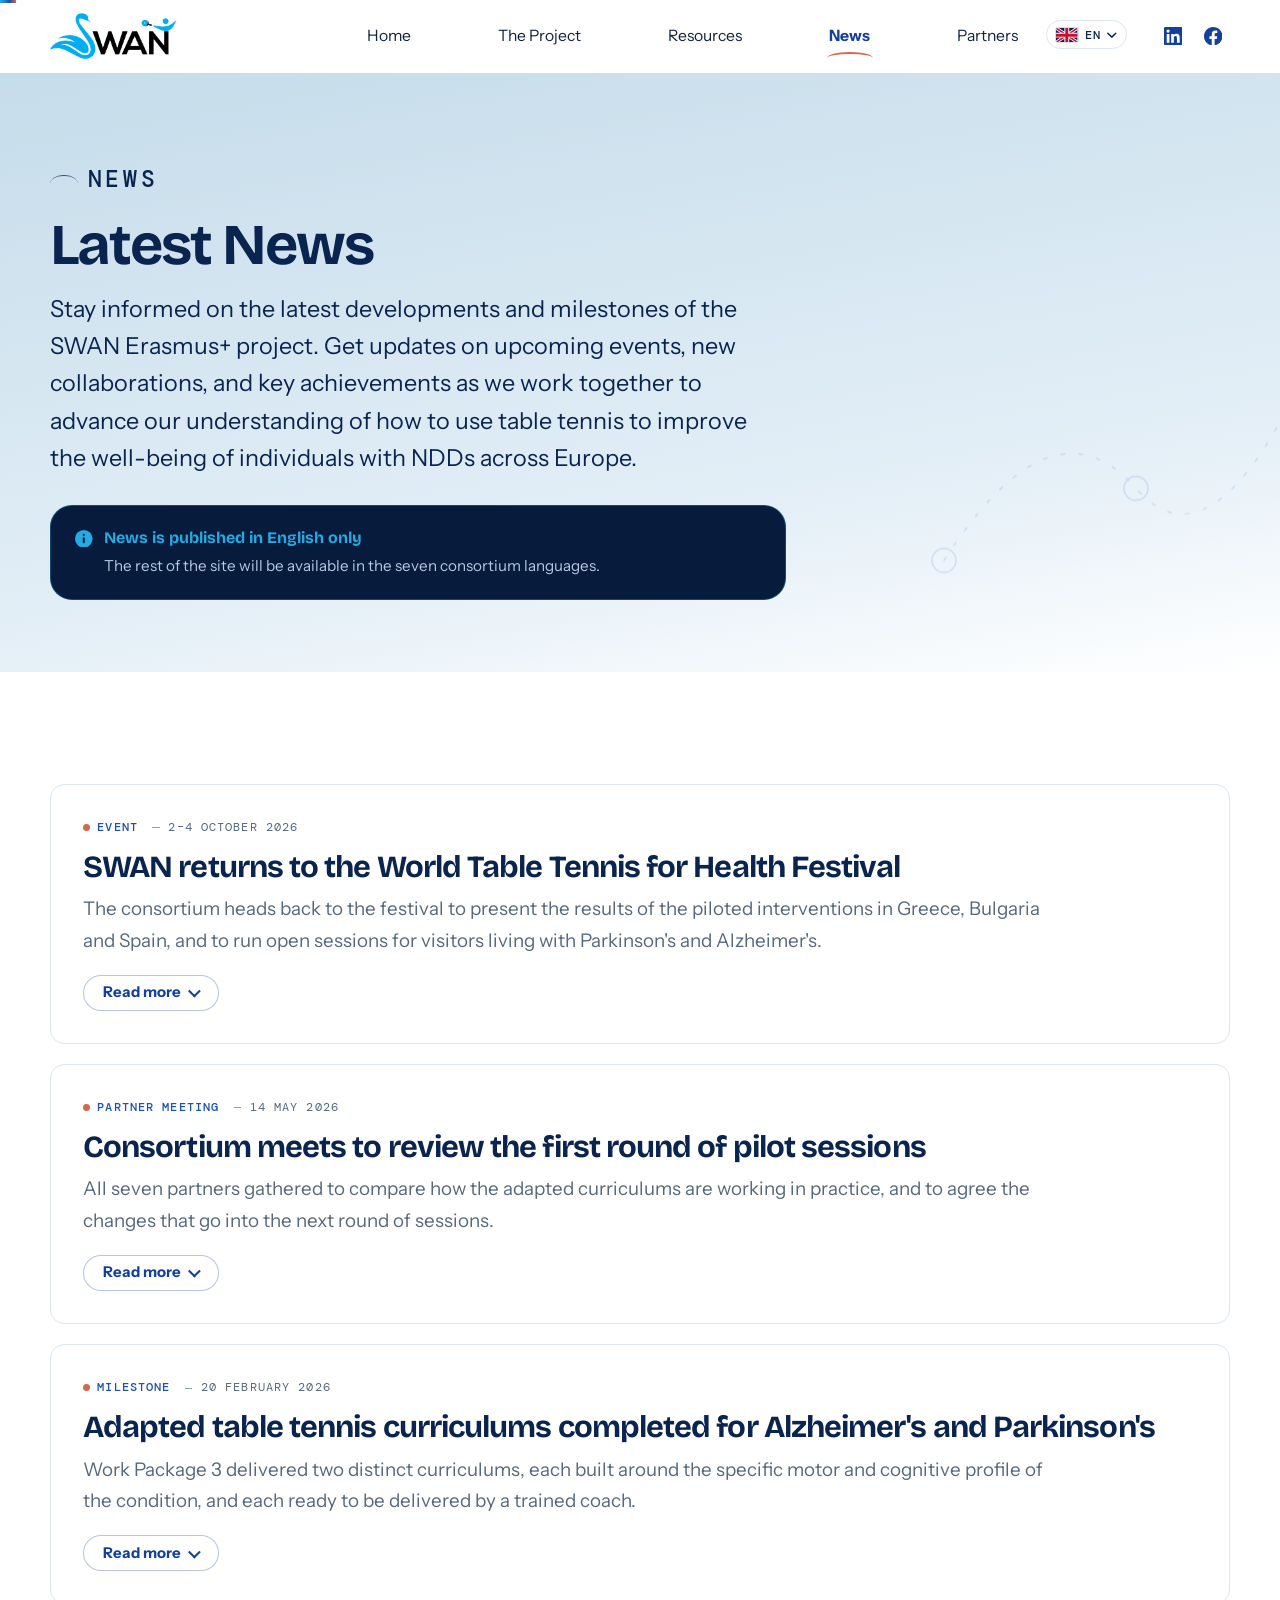
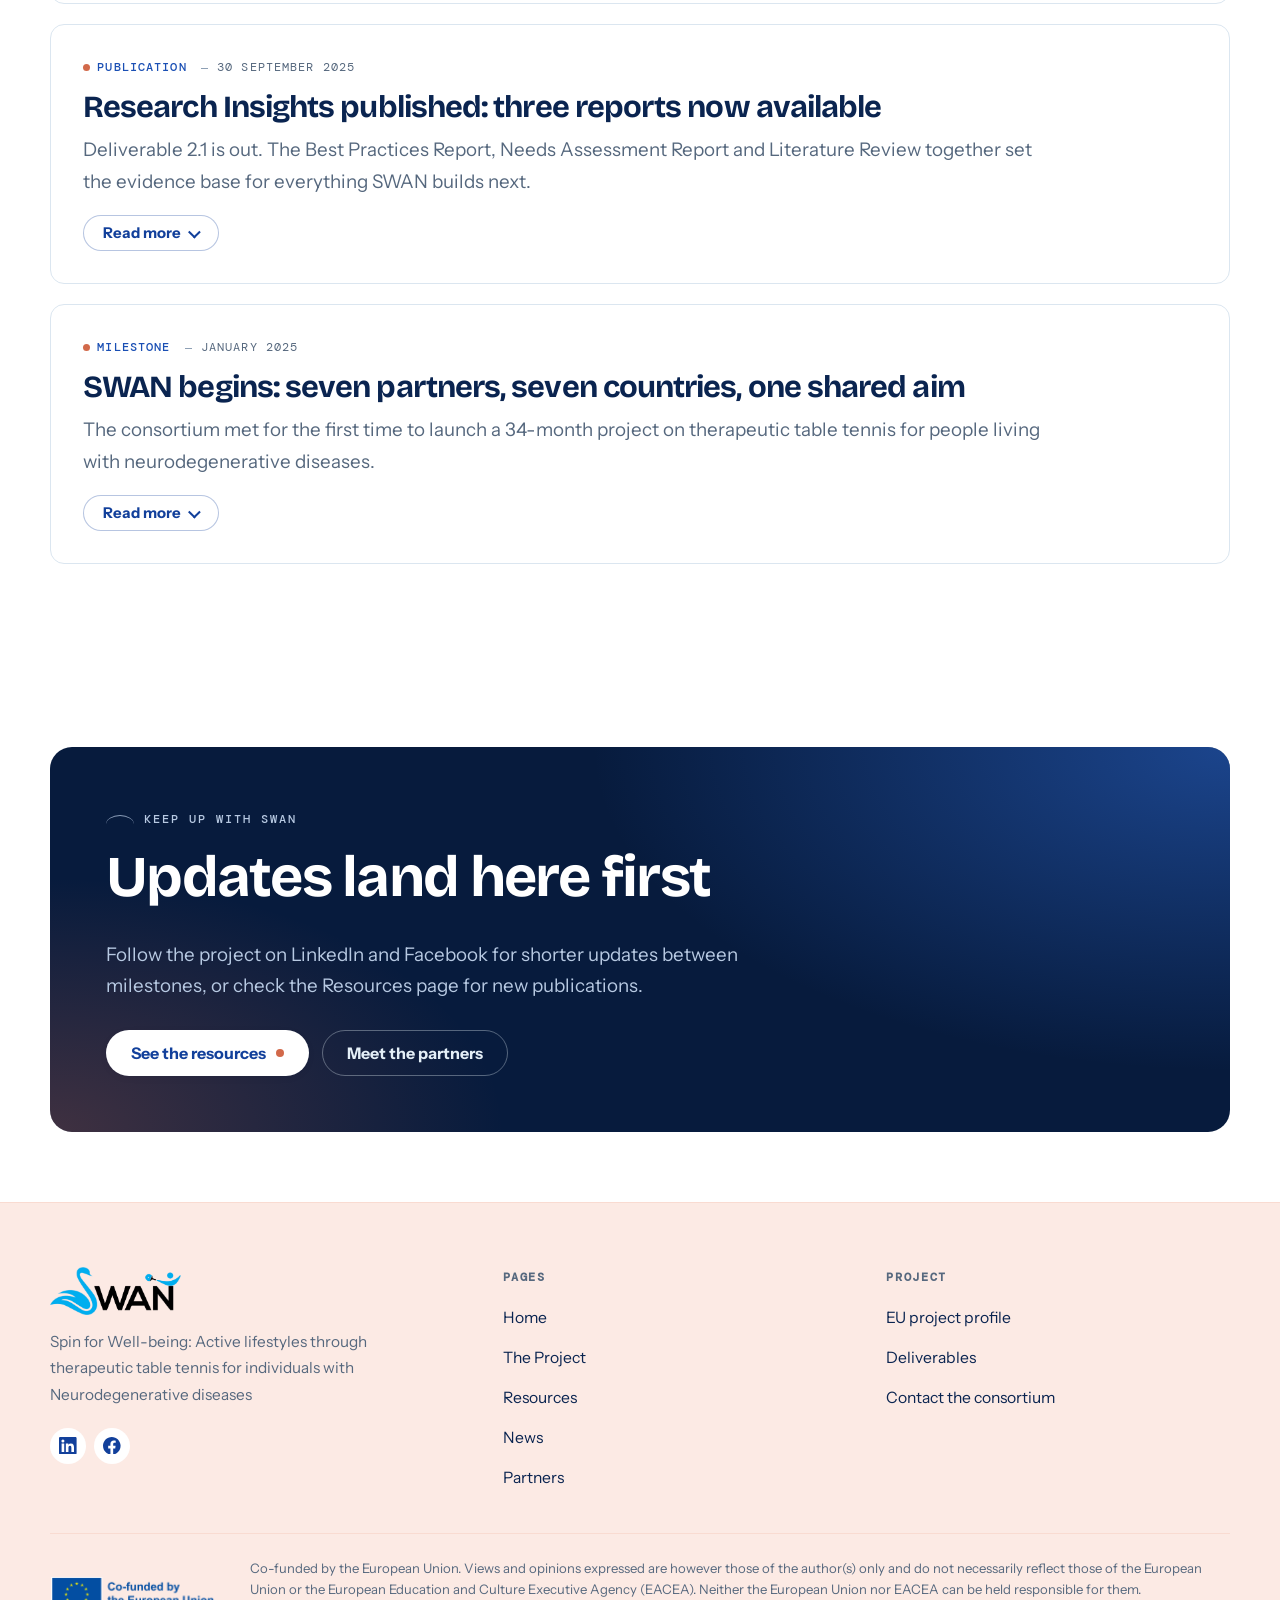
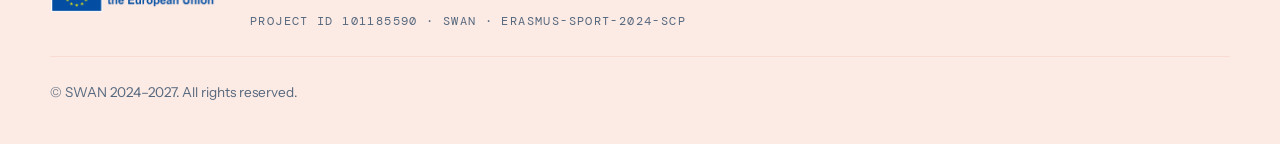
==== commit 0659d56f: "Recolour the info callout to navy and cyan Match the grant code chip rather than the warm palette, s" ====
--- a/news.html
+++ b/news.html
@@ -199,7 +199,7 @@
       </p>
       <aside class="note">
         <span class="note__icon" aria-hidden="true">
-          <svg viewBox="0 0 24 24"><circle cx="12" cy="12" r="12"/><circle cx="12" cy="6.6" r="1.5" fill="#fff"/><rect x="10.6" y="10" width="2.8" height="8" rx="1.4" fill="#fff"/></svg>
+          <svg viewBox="0 0 24 24"><circle cx="12" cy="12" r="12"/><circle class="note__glyph" cx="12" cy="6.6" r="1.5"/><rect class="note__glyph" x="10.6" y="10" width="2.8" height="8" rx="1.4"/></svg>
         </span>
         <p class="note__title">News is published in English only</p>
         <p class="note__body">
--- a/assets/css/style.css
+++ b/assets/css/style.css
@@ -2001,8 +2001,9 @@
   gap: 1.25rem;
 }
 
-/* Info callout. Warm panel against the cool page heroes and sections, so an
-   aside reads as an aside. Reusable: title plus one short paragraph. */
+/* Info callout. Navy panel with the brand cyan, the same pairing as the
+   grant code, so an aside reads as an aside against the pale sections.
+   Reusable: title plus one short paragraph. */
 .note {
   display: grid;
   grid-template-columns: auto minmax(0, 1fr);
@@ -2012,8 +2013,8 @@
   max-width: 46rem;
   margin-top: 1.75rem;
   padding: clamp(1rem, 0.8rem + 0.7vw, 1.35rem) clamp(1.1rem, 0.85rem + 0.9vw, 1.5rem);
-  background: var(--peach-100);
-  border: 1px solid var(--peach-200);
+  background: var(--navy-950);
+  border: 1px solid rgba(34, 172, 227, 0.32);
   border-radius: var(--radius-lg);
 }
 
@@ -2024,7 +2025,7 @@
   width: 1.1rem;
   height: 1.1rem;
   margin-top: 0.16rem;
-  color: var(--coral-600);
+  color: var(--cyan-500);
 }
 
 .note__icon svg {
@@ -2032,6 +2033,11 @@
   height: 100%;
   fill: currentColor;
   display: block;
+}
+
+/* The mark punched out of the disc, so it stays legible on the cyan. */
+.note__glyph {
+  fill: var(--navy-950);
 }
 
 .note .note__title {
@@ -2041,7 +2047,7 @@
   font-size: 1rem;
   font-weight: 700;
   line-height: 1.35;
-  color: var(--navy-900);
+  color: var(--cyan-500);
   margin: 0;
 }
 
@@ -2050,7 +2056,7 @@
   grid-row: 2;
   font-size: 0.95rem;
   line-height: 1.55;
-  color: var(--text-soft);
+  color: #b7c9e2;
   margin: 0;
 }
 
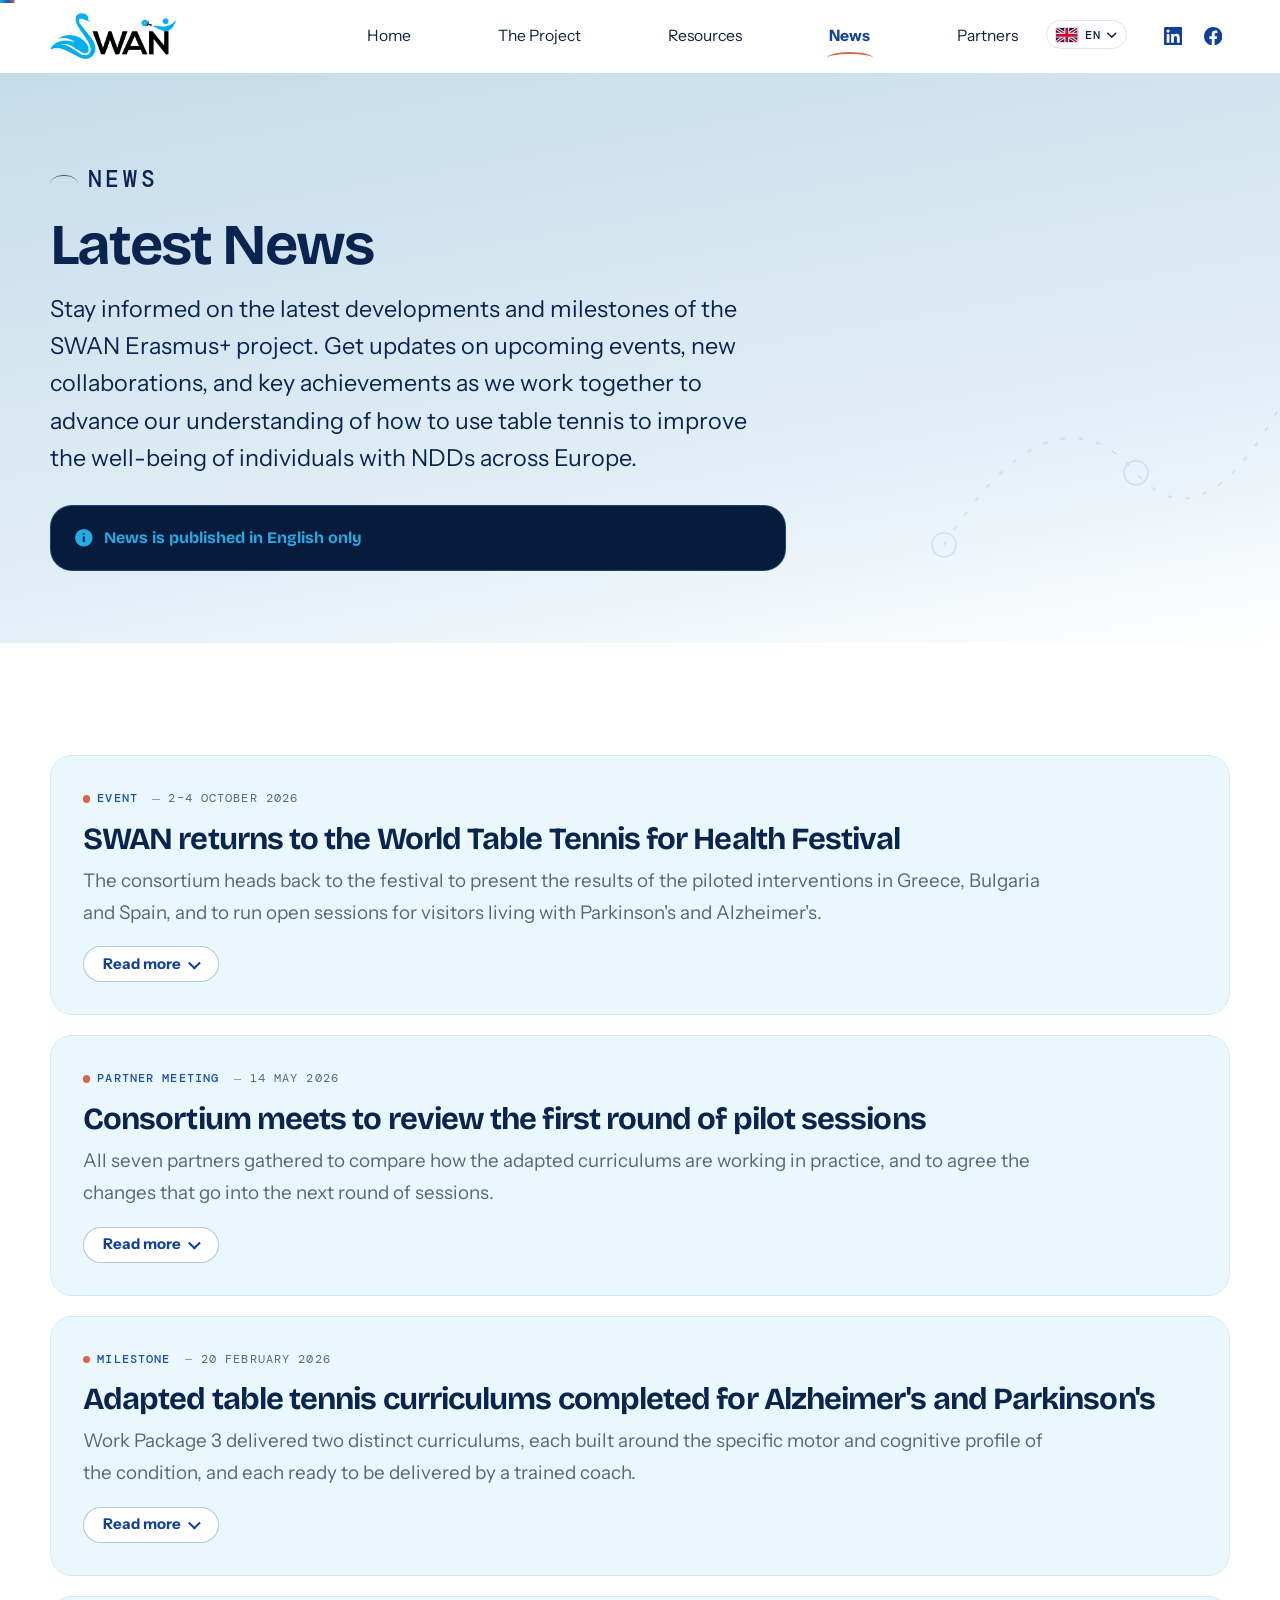
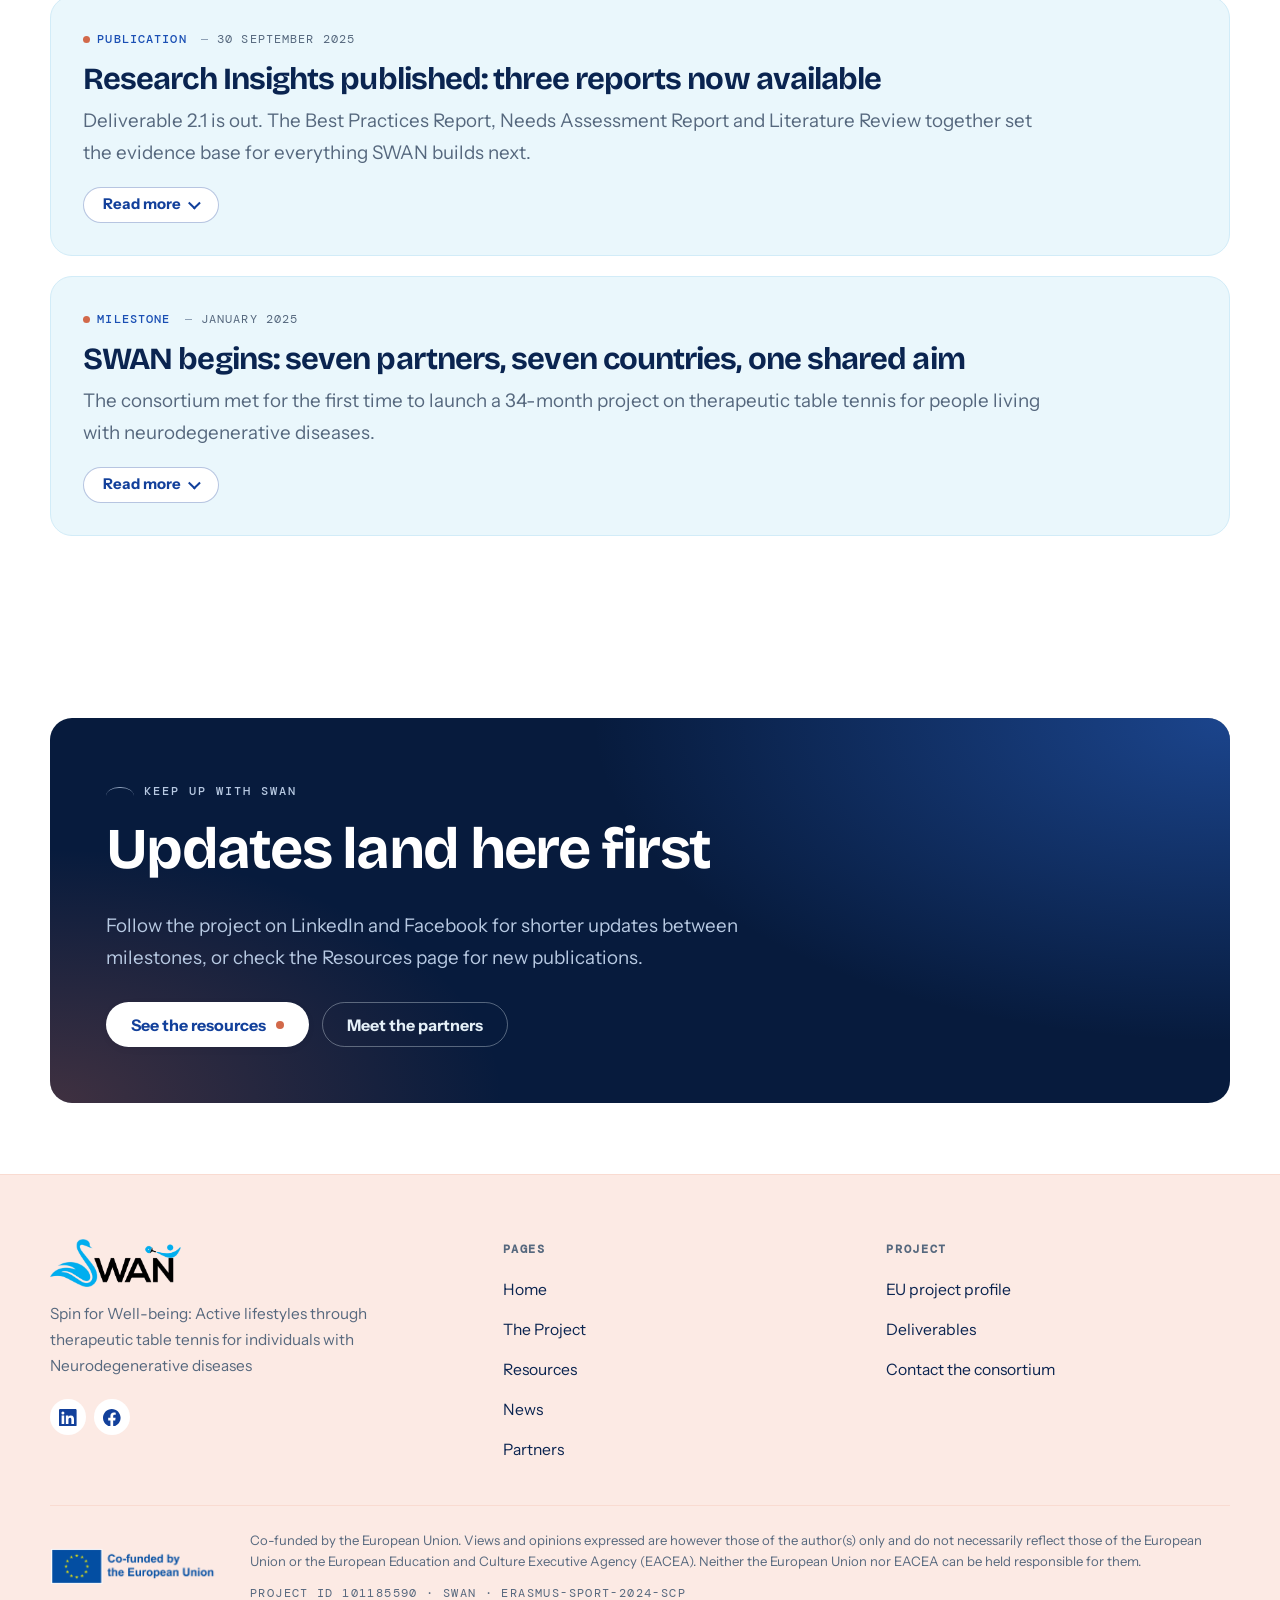
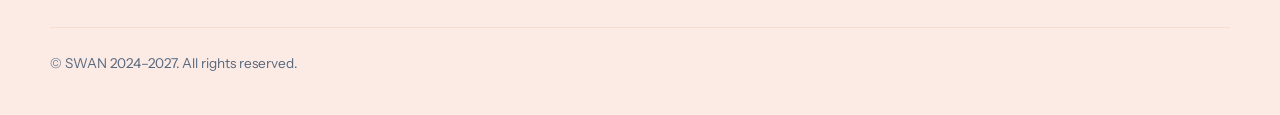
==== commit b4aac303: "Trim the callout to one line, and give the news entries a cyan treatment - Drop the second line of t" ====
--- a/news.html
+++ b/news.html
@@ -202,9 +202,6 @@
           <svg viewBox="0 0 24 24"><circle cx="12" cy="12" r="12"/><circle class="note__glyph" cx="12" cy="6.6" r="1.5"/><rect class="note__glyph" x="10.6" y="10" width="2.8" height="8" rx="1.4"/></svg>
         </span>
         <p class="note__title">News is published in English only</p>
-        <p class="note__body">
-          The rest of the site will be available in the seven consortium languages.
-        </p>
       </aside>
     </div>
   </section>
--- a/assets/css/style.css
+++ b/assets/css/style.css
@@ -87,6 +87,8 @@
   /* Brand cyan, from the SWAN logo */
   --cyan-500: #22ace3;
   --cyan-600: #1791c3;
+  --cyan-100: #d2ecf8;
+  --cyan-50: #eaf7fc;
 
   /* The one accent: the ball */
   --coral-500: #d2694a;
@@ -2009,7 +2011,9 @@
   grid-template-columns: auto minmax(0, 1fr);
   column-gap: 0.7rem;
   row-gap: 0.3rem;
-  align-items: start;
+  /* Centres the mark against a single-line note, and sits it against the
+     first line when there is a body paragraph underneath. */
+  align-items: center;
   max-width: 46rem;
   margin-top: 1.75rem;
   padding: clamp(1rem, 0.8rem + 0.7vw, 1.35rem) clamp(1.1rem, 0.85rem + 0.9vw, 1.5rem);
@@ -2021,11 +2025,21 @@
 .note__icon {
   grid-column: 1;
   grid-row: 1;
+  align-self: center;
   display: block;
   width: 1.1rem;
   height: 1.1rem;
+  color: var(--cyan-500);
+}
+
+/* Only pull the rows apart when there actually is a second line. */
+.note:has(.note__body) {
+  align-items: start;
+}
+
+.note:has(.note__body) .note__icon {
+  align-self: start;
   margin-top: 0.16rem;
-  color: var(--cyan-500);
 }
 
 .note__icon svg {
@@ -2066,22 +2080,49 @@
   }
 }
 
+/* A light cyan card with a cyan edge that thickens down the left as the
+   entry opens, so the outline does the work of showing which one you are
+   reading rather than a colour change alone. */
 .news-item {
+  position: relative;
+  background: var(--cyan-50);
+  border: 1px solid var(--cyan-100);
+  border-radius: var(--radius-lg);
+  overflow: hidden;
+  transition: border-color 0.3s var(--ease), box-shadow 0.3s var(--ease),
+    background-color 0.3s var(--ease);
+}
+
+.news-item::before {
+  content: "";
+  position: absolute;
+  top: 0;
+  bottom: 0;
+  left: 0;
+  width: 3px;
+  background: var(--cyan-500);
+  transform: scaleX(0);
+  transform-origin: left;
+  transition: transform 0.35s var(--ease);
+}
+
+.news-item:hover {
+  border-color: var(--cyan-500);
+  box-shadow: 0 2px 6px rgba(23, 145, 195, 0.08), 0 12px 28px rgba(23, 145, 195, 0.1);
+}
+
+.news-item:hover::before {
+  transform: scaleX(0.5);
+}
+
+.news-item[open] {
   background: var(--white);
-  border: 1px solid var(--rule);
-  border-radius: var(--radius);
-  overflow: hidden;
-  transition: border-color 0.3s var(--ease), box-shadow 0.3s var(--ease);
-}
-
-.news-item:hover {
-  border-color: var(--sky-300);
-  box-shadow: var(--shadow-sm);
-}
-
-.news-item[open] {
-  border-color: var(--blue-500);
-  box-shadow: var(--shadow-md);
+  border-color: var(--cyan-500);
+  box-shadow: 0 4px 12px rgba(23, 145, 195, 0.1), 0 18px 40px rgba(23, 145, 195, 0.14);
+}
+
+.news-item[open]::before {
+  transform: scaleX(1);
 }
 
 .news-item__summary {
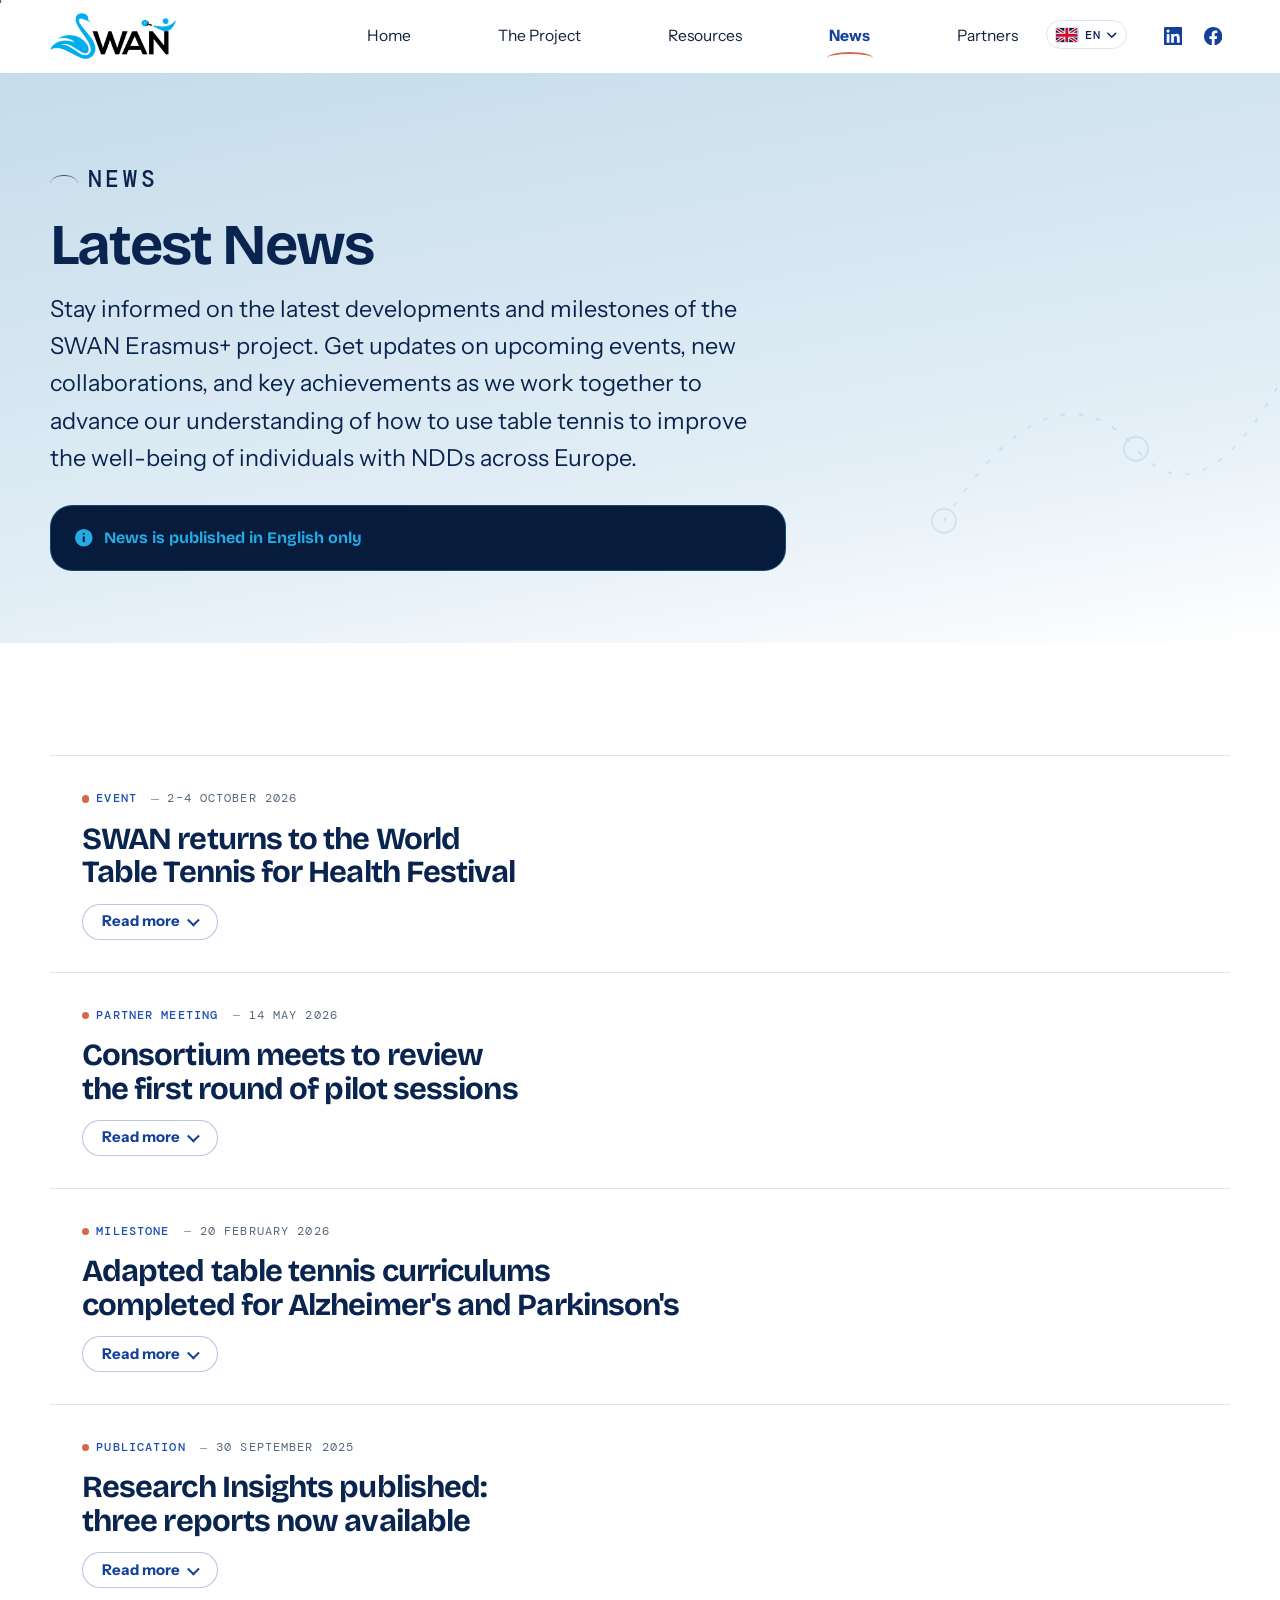
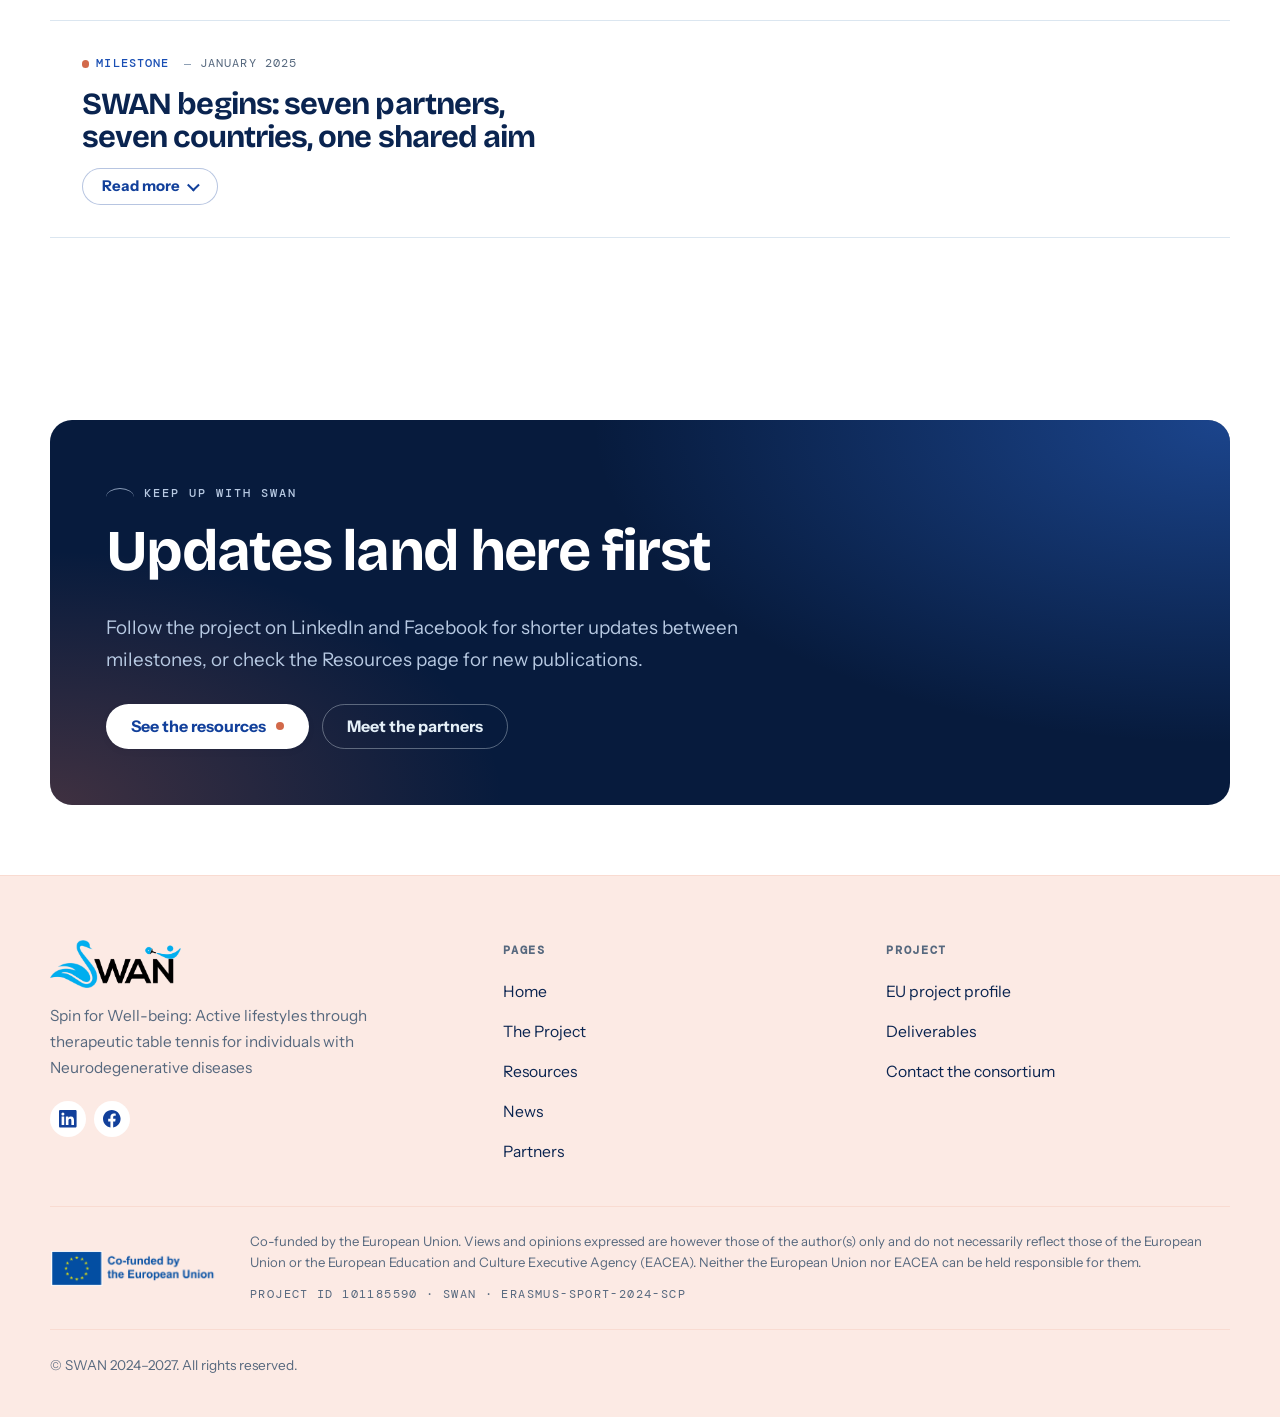
==== commit 0c373cff: "Reduce a closed news entry to its title, and separate the entries properly - Drop the preview from e" ====
--- a/news.html
+++ b/news.html
@@ -209,7 +209,8 @@
   <!-- ================= NEWS LIST =================
        Each entry is a <details> element. To add a new one, copy a whole
        <details class="news-item"> block and change the type, date, title,
-       preview and detail text. Newest entries go at the top.
+       and detail text. A closed entry shows only its type, date and title.
+       Newest entries go at the top.
 
        NOTE: the five entries below are SAMPLE content written from the
        project's own published material. Replace the dates, titles and text
@@ -226,11 +227,6 @@
               <span class="news-item__date">2&ndash;4 October 2026</span>
             </p>
             <h2 class="news-item__title">SWAN returns to the World Table Tennis for Health Festival</h2>
-            <p class="news-item__preview">
-              The consortium heads back to the festival to present the results of the
-              piloted interventions in Greece, Bulgaria and Spain, and to run open
-              sessions for visitors living with Parkinson's and Alzheimer's.
-            </p>
             <span class="news-item__more">
               <span class="news-item__more-label--more">Read more</span>
               <span class="news-item__more-label--less">Show less</span>
@@ -277,11 +273,6 @@
               <span class="news-item__date">14 May 2026</span>
             </p>
             <h2 class="news-item__title">Consortium meets to review the first round of pilot sessions</h2>
-            <p class="news-item__preview">
-              All seven partners gathered to compare how the adapted curriculums are
-              working in practice, and to agree the changes that go into the next
-              round of sessions.
-            </p>
             <span class="news-item__more">
               <span class="news-item__more-label--more">Read more</span>
               <span class="news-item__more-label--less">Show less</span>
@@ -317,11 +308,6 @@
               <span class="news-item__date">20 February 2026</span>
             </p>
             <h2 class="news-item__title">Adapted table tennis curriculums completed for Alzheimer's and Parkinson's</h2>
-            <p class="news-item__preview">
-              Work Package 3 delivered two distinct curriculums, each built around the
-              specific motor and cognitive profile of the condition, and each ready to
-              be delivered by a trained coach.
-            </p>
             <span class="news-item__more">
               <span class="news-item__more-label--more">Read more</span>
               <span class="news-item__more-label--less">Show less</span>
@@ -358,11 +344,6 @@
               <span class="news-item__date">30 September 2025</span>
             </p>
             <h2 class="news-item__title">Research Insights published: three reports now available</h2>
-            <p class="news-item__preview">
-              Deliverable 2.1 is out. The Best Practices Report, Needs Assessment
-              Report and Literature Review together set the evidence base for
-              everything SWAN builds next.
-            </p>
             <span class="news-item__more">
               <span class="news-item__more-label--more">Read more</span>
               <span class="news-item__more-label--less">Show less</span>
@@ -395,11 +376,6 @@
               <span class="news-item__date">January 2025</span>
             </p>
             <h2 class="news-item__title">SWAN begins: seven partners, seven countries, one shared aim</h2>
-            <p class="news-item__preview">
-              The consortium met for the first time to launch a 34-month project on
-              therapeutic table tennis for people living with neurodegenerative
-              diseases.
-            </p>
             <span class="news-item__more">
               <span class="news-item__more-label--more">Read more</span>
               <span class="news-item__more-label--less">Show less</span>
--- a/assets/css/style.css
+++ b/assets/css/style.css
@@ -2000,7 +2000,6 @@
 .news-list {
   display: flex;
   flex-direction: column;
-  gap: 1.25rem;
 }
 
 /* Info callout. Navy panel with the brand cyan, the same pairing as the
@@ -2080,49 +2079,66 @@
   }
 }
 
-/* A light cyan card with a cyan edge that thickens down the left as the
-   entry opens, so the outline does the work of showing which one you are
-   reading rather than a colour change alone. */
+/* Closed entries are rows in a list, divided by a rule and nothing else —
+   five identical filled cards read as one block rather than five items.
+   The entry you open becomes a card and lifts out of the list, which is
+   where the separation is actually needed. */
 .news-item {
   position: relative;
-  background: var(--cyan-50);
-  border: 1px solid var(--cyan-100);
-  border-radius: var(--radius-lg);
-  overflow: hidden;
-  transition: border-color 0.3s var(--ease), box-shadow 0.3s var(--ease),
-    background-color 0.3s var(--ease);
-}
-
+  background: transparent;
+  border: 0;
+  border-top: 1px solid var(--rule);
+  border-radius: 0;
+  transition: background-color 0.3s var(--ease), box-shadow 0.35s var(--ease);
+}
+
+.news-item:last-child {
+  border-bottom: 1px solid var(--rule);
+}
+
+/* The accent that marks the row you are pointing at, and the one you opened. */
 .news-item::before {
   content: "";
   position: absolute;
-  top: 0;
-  bottom: 0;
+  top: -1px;
+  bottom: -1px;
   left: 0;
   width: 3px;
   background: var(--cyan-500);
-  transform: scaleX(0);
-  transform-origin: left;
-  transition: transform 0.35s var(--ease);
+  transform: scaleY(0);
+  transform-origin: top;
+  transition: transform 0.3s var(--ease);
+  z-index: 1;
 }
 
 .news-item:hover {
-  border-color: var(--cyan-500);
-  box-shadow: 0 2px 6px rgba(23, 145, 195, 0.08), 0 12px 28px rgba(23, 145, 195, 0.1);
+  background: var(--cyan-50);
 }
 
 .news-item:hover::before {
-  transform: scaleX(0.5);
-}
-
+  transform: scaleY(1);
+}
+
+/* Open: out of the list and onto the page. */
 .news-item[open] {
   background: var(--white);
-  border-color: var(--cyan-500);
-  box-shadow: 0 4px 12px rgba(23, 145, 195, 0.1), 0 18px 40px rgba(23, 145, 195, 0.14);
+  border-top-color: transparent;
+  border-radius: var(--radius-lg);
+  box-shadow: 0 0 0 1px var(--cyan-500), 0 6px 16px rgba(23, 145, 195, 0.09),
+    0 22px 48px rgba(23, 145, 195, 0.13);
+  margin-block: 1.25rem;
+  overflow: hidden;
 }
 
 .news-item[open]::before {
-  transform: scaleX(1);
+  transform: scaleY(1);
+}
+
+/* A rule between two closed rows is enough; drop the one that would double
+   up against an open card's own edge. */
+.news-item[open] + .news-item,
+.news-item[open]:last-child {
+  border-top-color: transparent;
 }
 
 .news-item__summary {
@@ -2183,18 +2199,13 @@
 
 .news-item__title {
   font-size: var(--step-2);
-  margin: 0 0 0.6rem;
+  margin: 0 0 0.9rem;
+  max-width: 46rem;
   transition: color 0.2s var(--ease);
 }
 
 .news-item:hover .news-item__title {
   color: var(--blue-700);
-}
-
-.news-item__preview {
-  color: var(--text-soft);
-  margin: 0 0 1.1rem;
-  max-width: 60rem;
 }
 
 .news-item__more {
